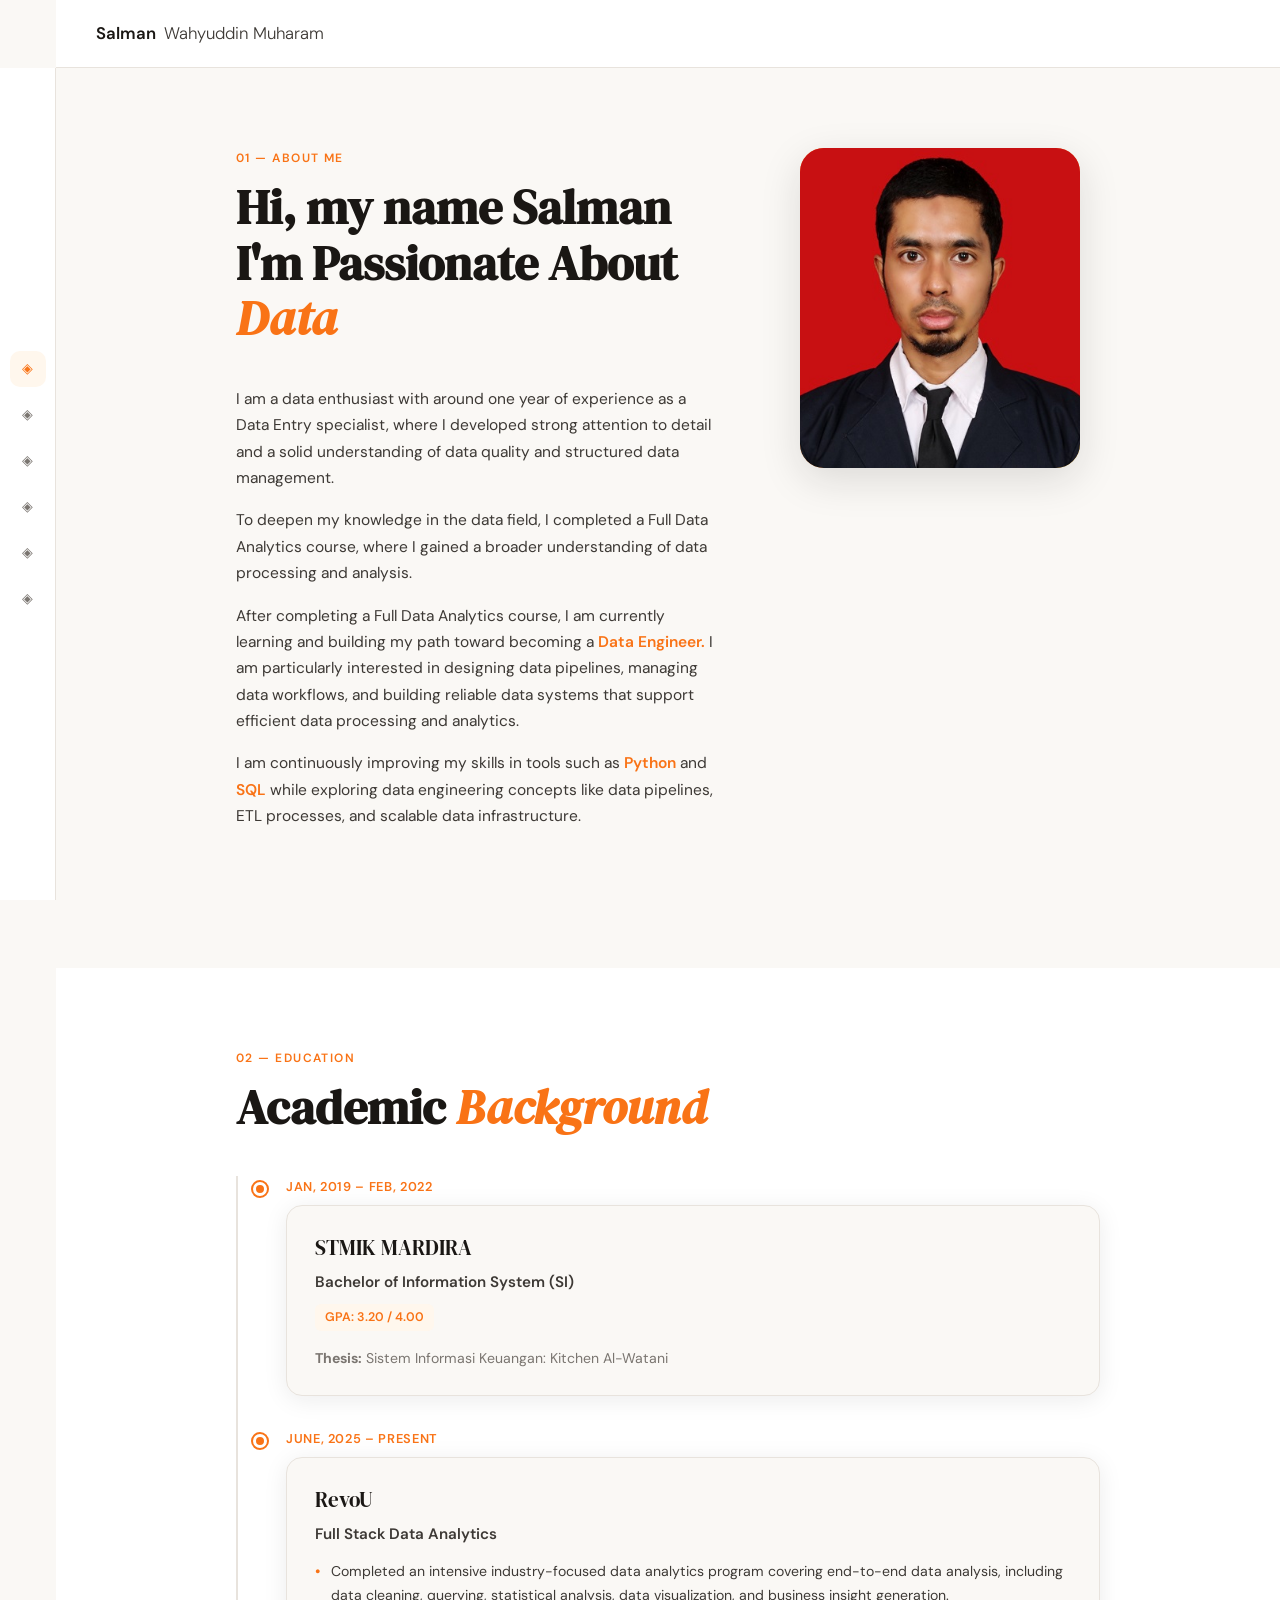
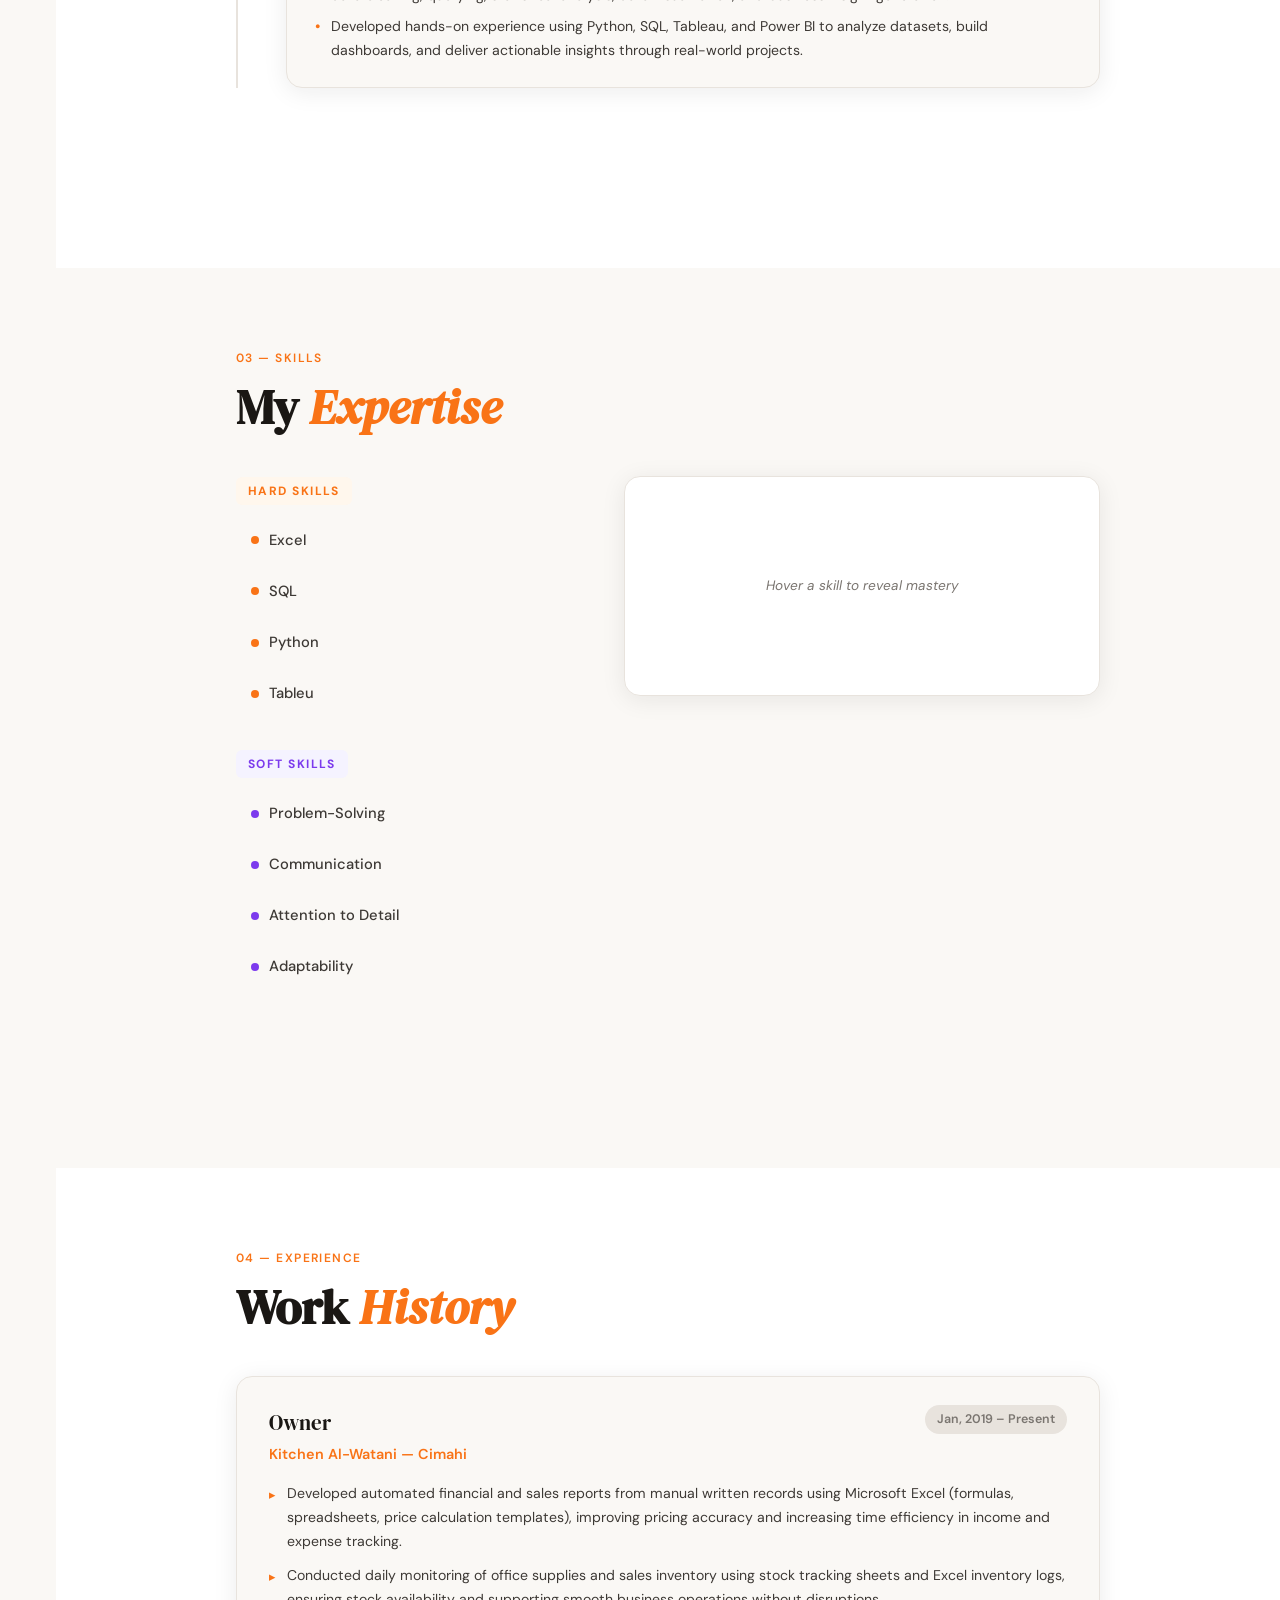
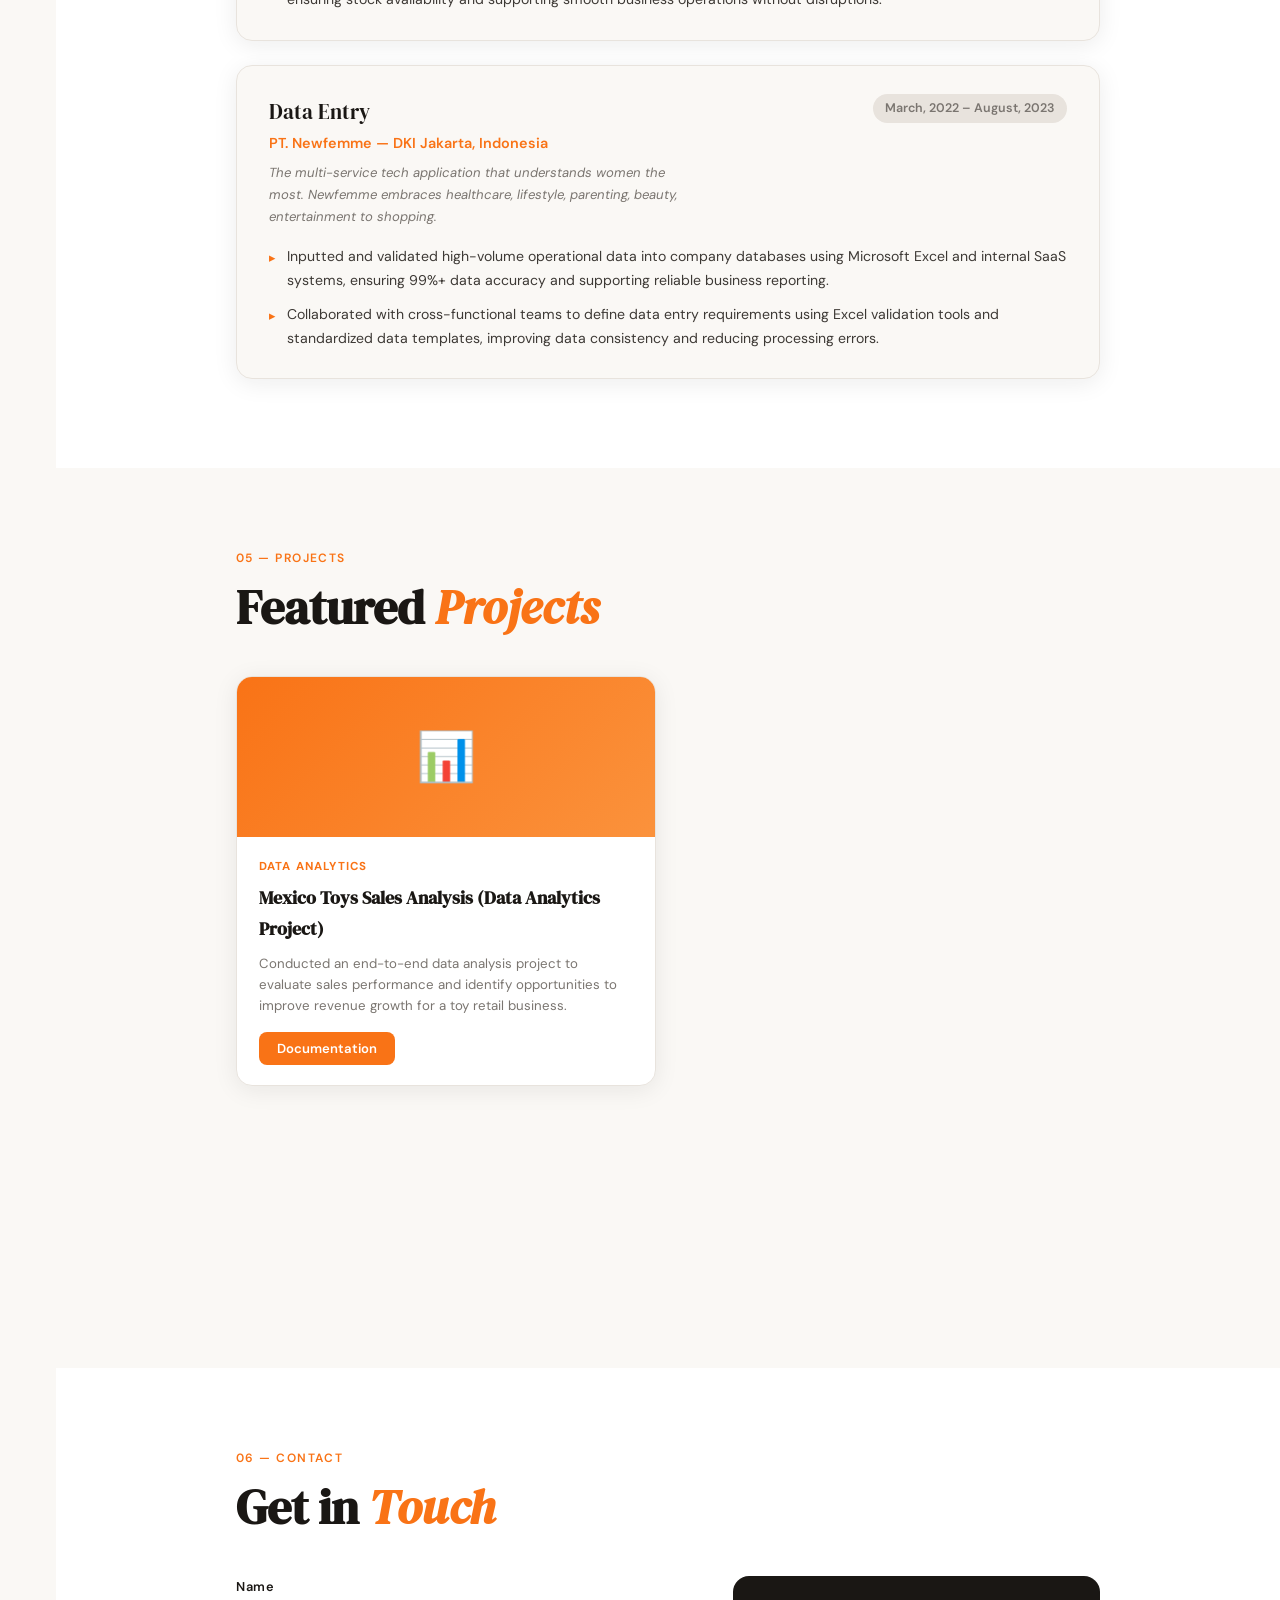
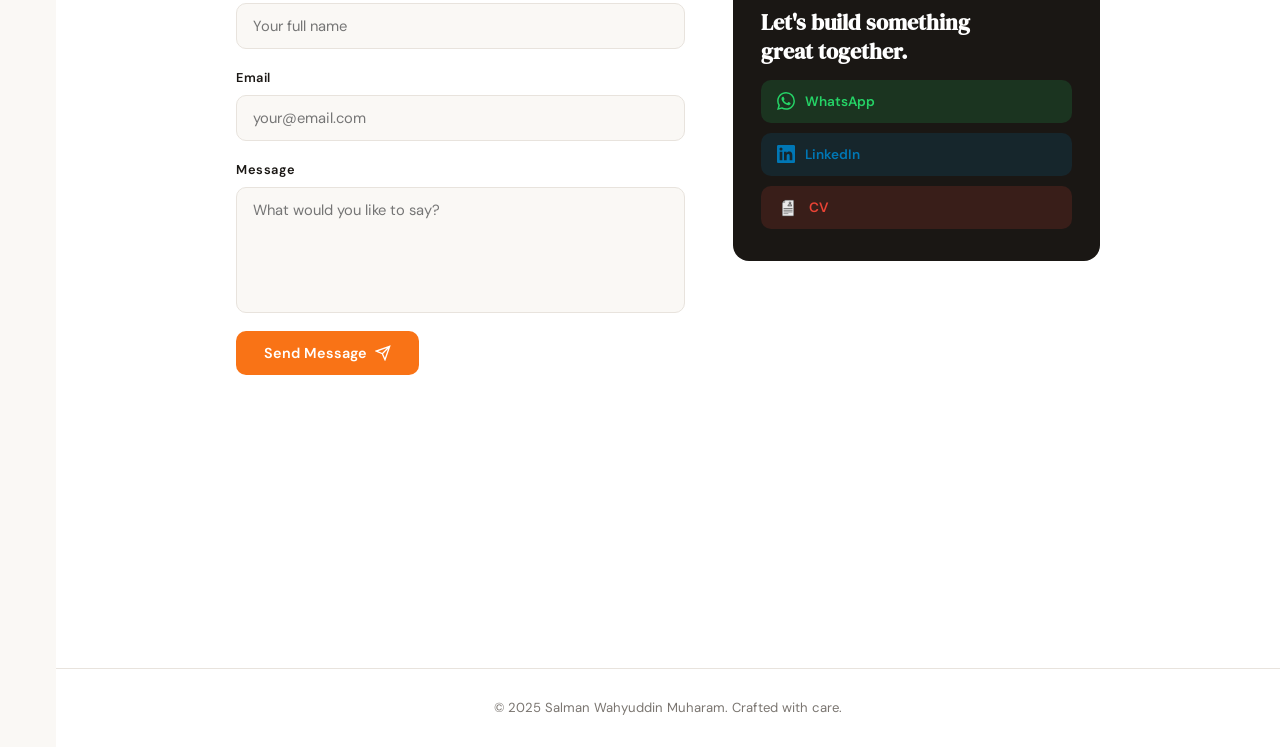
==== index.html @ 4505899c "Update index.html" ====
<!DOCTYPE html>
<html lang="en">
<head>
  <meta charset="UTF-8" />
  <meta name="viewport" content="width=device-width, initial-scale=1.0" />
  <title>Salman Wahyuddin Muharam – Data enthusiast </title>
  <link rel="stylesheet" href="style.css" />
  <link rel="preconnect" href="https://fonts.googleapis.com" />
  <link rel="preconnect" href="https://fonts.gstatic.com" crossorigin />
  <link href="https://fonts.googleapis.com/css2?family=DM+Serif+Display:ital@0;1&family=DM+Sans:ital,opsz,wght@0,9..40,300;0,9..40,400;0,9..40,500;0,9..40,600;1,9..40,300&display=swap" rel="stylesheet" />
</head>
<body>

  <!-- SIDEBAR NAV -->
  <nav class="sidebar-nav" id="sidebarNav">
    <a href="#about" class="nav-dot" data-label="About Me" title="About Me">
      <span class="dot-icon">◈</span>
    </a>
    <a href="#education" class="nav-dot" data-label="Education" title="Education">
      <span class="dot-icon">◈</span>
    </a>
    <a href="#skills" class="nav-dot" data-label="Skills" title="Skills">
      <span class="dot-icon">◈</span>
    </a>
    <a href="#experience" class="nav-dot" data-label="Experience" title="Experience">
      <span class="dot-icon">◈</span>
    </a>
    <a href="#projects" class="nav-dot" data-label="Projects" title="Projects">
      <span class="dot-icon">◈</span>
    </a>
    <a href="#contact" class="nav-dot" data-label="Contact" title="Contact">
      <span class="dot-icon">◈</span>
    </a>
  </nav>

  <!-- HEADER -->
  <header class="site-header">
    <div class="header-name">
      <span class="header-first">Salman</span>
      <span class="header-last">Wahyuddin Muharam</span>
    </div>
    
  </header>

  <!-- MAIN CONTENT -->
  <main>

    <!-- ABOUT ME -->
    <section id="about" class="section">
      <div class="section-inner about-grid">
        <div class="about-text">
          <div class="section-label">01 — About Me</div>
          <h2 class="section-title">Hi, my name Salman<br/>I'm Passionate About<br/><em>Data</em></h2>
          <p>I am a data enthusiast with around one year of experience as a Data Entry specialist, where I developed strong attention to detail and a solid understanding of data quality and structured data management.</p>
          <p>To deepen my knowledge in the data field, I completed a Full Data Analytics course, where I gained a broader understanding of data processing and analysis.</p>
          <p>After completing a Full Data Analytics course, I am currently learning and building my path toward becoming a <strong>Data Engineer.</strong> I am particularly interested in designing data pipelines, managing data workflows, and building reliable data systems that support efficient data processing and analytics.</p>
          <p>I am continuously improving my skills in tools such as <strong>Python</strong> and <strong>SQL</strong> while exploring data engineering concepts like data pipelines, ETL processes, and scalable data infrastructure.</p>
        </div>
        <div class="about-image">
          <div class="profile-frame">
            <div class="profile-placeholder">
              <div class="profile-initials">SW</div>
              <p class="profile-hint">Add your photo as <code>profile.jpg</code></p>
            </div>
            <img src="Assets/profile.jpg" alt="Salman Wahyuddin Muharam" class="profile-photo" onerror="this.style.display='none'" />
          </div>          
        </div>
      </div>
    </section>

    <!-- EDUCATION -->
    <section id="education" class="section section-alt">
      <div class="section-inner">
        <div class="section-label">02 — Education</div>
        <h2 class="section-title">Academic <em>Background</em></h2>
        <div class="timeline">

          <div class="timeline-item reveal">
            <div class="timeline-date">Jan, 2019 – Feb, 2022</div>
            <div class="timeline-card">
              <div class="timeline-school">STMIK MARDIRA</div>
              <div class="timeline-degree">Bachelor of Information System (SI)</div>
              <div class="timeline-gpa">GPA: 3.20 / 4.00</div>
              <p class="timeline-desc"><strong>Thesis:</strong> Sistem Informasi Keuangan: Kitchen Al-Watani</p>
            </div>
          </div>

          <div class="timeline-item reveal">
            <div class="timeline-date">June, 2025 – Present</div>
            <div class="timeline-card">
              <div class="timeline-school">RevoU</div>
              <div class="timeline-degree">Full Stack Data Analytics</div>
              <ul class="timeline-list">
                <li>Completed an intensive industry-focused data analytics program covering end-to-end data analysis, including data cleaning, querying, statistical analysis, data visualization, and business insight generation.</li>
                <li>Developed hands-on experience using Python, SQL, Tableau, and Power BI to analyze datasets, build dashboards, and deliver actionable insights through real-world projects.</li>
              </ul>
            </div>
          </div>

        </div>
      </div>
    </section>

    <!-- SKILLS -->
    <section id="skills" class="section">
      <div class="section-inner">
        <div class="section-label">03 — Skills</div>
        <h2 class="section-title">My <em>Expertise</em></h2>
        <div class="skills-grid">

          <div class="skills-list-col">
            <div class="skills-group">
              <h3 class="skills-group-title hard">Hard Skills</h3>
              <ul class="skill-names" id="hardSkillNames">
                <li class="skill-name-item hard-skill" data-skill="excel">
                  <span class="skill-dot hard-dot"></span>Excel
                </li>
                <li class="skill-name-item hard-skill" data-skill="sql">
                  <span class="skill-dot hard-dot"></span>SQL
                </li>
                <li class="skill-name-item hard-skill" data-skill="python">
                  <span class="skill-dot hard-dot"></span>Python
                </li>
                <li class="skill-name-item hard-skill" data-skill="powerbi">
                  <span class="skill-dot hard-dot"></span>Tableu
                </li>
              </ul>
            </div>
            <div class="skills-group">
              <h3 class="skills-group-title soft">Soft Skills</h3>
              <ul class="skill-names" id="softSkillNames">
                <li class="skill-name-item soft-skill" data-skill="problem">
                  <span class="skill-dot soft-dot"></span>Problem-Solving
                </li>
                <li class="skill-name-item soft-skill" data-skill="comm">
                  <span class="skill-dot soft-dot"></span>Communication
                </li>
                <li class="skill-name-item soft-skill" data-skill="detail">
                  <span class="skill-dot soft-dot"></span>Attention to Detail
                </li>
                <li class="skill-name-item soft-skill" data-skill="adapt">
                  <span class="skill-dot soft-dot"></span>Adaptability
                </li>
              </ul>
            </div>
          </div>

          <div class="skills-chart-col" id="skillsChartCol">
            <div class="chart-placeholder">
              <span>Hover a skill to reveal mastery</span>
            </div>
            <div class="chart-bars hidden" id="skillChart">
              <div class="chart-title" id="chartTitle"></div>
              <div class="bars-container" id="barsContainer"></div>
            </div>
          </div>

        </div>
      </div>
    </section>

    <!-- EXPERIENCE -->
    <section id="experience" class="section section-alt">
      <div class="section-inner">
        <div class="section-label">04 — Experience</div>
        <h2 class="section-title">Work <em>History</em></h2>
        <div class="exp-list">

          <div class="exp-card reveal">
            <div class="exp-header">
              <div>
                <div class="exp-role">Owner</div>
                <div class="exp-company">Kitchen Al-Watani — Cimahi</div>
              </div>
              <div class="exp-date">Jan, 2019 – Present</div>
            </div>
            <ul class="exp-bullets">
              <li> Developed automated financial and sales reports from manual written records using Microsoft Excel (formulas, spreadsheets, price calculation templates), improving pricing accuracy and increasing time efficiency in income and expense tracking.</li>
              <li> Conducted daily monitoring of office supplies and sales inventory using stock tracking sheets and Excel inventory logs, ensuring stock availability and supporting smooth business operations without disruptions.</li>
            </ul>
          </div>

          <div class="exp-card reveal">
            <div class="exp-header">
              <div>
                <div class="exp-role">Data Entry</div>
                <div class="exp-company">PT. Newfemme — DKI Jakarta, Indonesia</div>
                <p class="exp-desc">The multi-service tech application that understands women the most. Newfemme embraces healthcare, lifestyle, parenting, beauty, entertainment to shopping.</p>
              </div>
              <div class="exp-date">March, 2022 – August, 2023</div>
            </div>
            <ul class="exp-bullets">
              <li>Inputted and validated high-volume operational data into company databases using Microsoft Excel and internal SaaS systems, ensuring 99%+ data accuracy and supporting reliable business reporting.</li>
              <li>Collaborated with cross-functional teams to define data entry requirements using Excel validation tools and standardized data templates, improving data consistency and reducing processing errors.</li>
            </ul>
          </div>

        </div>
      </div>
    </section>

    <!-- PROJECTS -->
    <section id="projects" class="section">
      <div class="section-inner">
        <div class="section-label">05 — Projects</div>
        <h2 class="section-title">Featured <em>Projects</em></h2>
        <div class="projects-grid">

          <div class="project-card reveal" data-project="0">
            <div class="project-thumb">
              <div class="project-thumb-placeholder" style="background: linear-gradient(135deg,#f97316,#fb923c);">
                <span>📊</span>
              </div>
            </div>
            <div class="project-info">
              <div class="project-tag">Data Analytics</div>
              <h3 class="project-title">Mexico Toys Sales Analysis (Data Analytics Project)</h3>
              <p class="project-summary">Conducted an end-to-end data analysis project to evaluate sales performance and identify opportunities to improve revenue growth for a toy retail business.</p>
              <button class="btn-doc" onclick="openModal(0)">Documentation</button>
            </div>
          </div>          
        </div>
      </div>
    </section>
    
    <!-- CONTACT -->
<script src="https://cdn.jsdelivr.net/npm/@emailjs/browser@4/dist/email.min.js"></script>

<script>
(function(){
emailjs.init({
  publicKey: "pbRR1NMBVSKbH194j"
});
})();
</script>
    
    <section id="contact" class="section section-alt">
      <div class="section-inner">
        <div class="section-label">06 — Contact</div>
        <h2 class="section-title">Get in <em>Touch</em></h2>
        <div class="contact-wrap">
          <div class="contact-form-col">
            <form class="contact-form" id="contactForm">
              <div class="form-group">
                <label for="name">Name</label>
                <input type="text" id="name" name="name" placeholder="Your full name" required />
              </div>
              <div class="form-group">
                <label for="email">Email</label>
                <input type="email" id="email" name="email" placeholder="your@email.com" required />
              </div>
              <div class="form-group">
                <label for="message">Message</label>
                <textarea id="message" name="message" rows="5" placeholder="What would you like to say?" required></textarea>
              </div>
              <button type="submit" class="btn-send">
                <span>Send Message</span>
                <svg width="16" height="16" viewBox="0 0 24 24" fill="none" stroke="currentColor" stroke-width="2"><path d="M22 2L11 13M22 2L15 22 11 13 2 9l20-7z"/></svg>
              </button>
              <div class="form-success hidden" id="formSuccess">
                ✓ Message sent! I'll get back to you soon.
              </div>
            </form>
          </div>
          <div class="contact-info-col">
            <div class="contact-info-card">
              <h3>Let's build something<br />great together.</h3>              
              <div class="contact-socials">
                <a href="https://wa.me/081322211242" target="_blank" class="social-pill whatsapp-pill">
                  <svg viewBox="0 0 24 24" fill="currentColor"><path d="M17.472 14.382c-.297-.149-1.758-.867-2.03-.967-.273-.099-.471-.148-.67.15-.197.297-.767.966-.94 1.164-.173.199-.347.223-.644.075-.297-.15-1.255-.463-2.39-1.475-.883-.788-1.48-1.761-1.653-2.059-.173-.297-.018-.458.13-.606.134-.133.298-.347.446-.52.149-.174.198-.298.298-.497.099-.198.05-.371-.025-.52-.075-.149-.669-1.612-.916-2.207-.242-.579-.487-.5-.669-.51-.173-.008-.371-.01-.57-.01-.198 0-.52.074-.792.372-.272.297-1.04 1.016-1.04 2.479 0 1.462 1.065 2.875 1.213 3.074.149.198 2.096 3.2 5.077 4.487.709.306 1.262.489 1.694.625.712.227 1.36.195 1.871.118.571-.085 1.758-.719 2.006-1.413.248-.694.248-1.289.173-1.413-.074-.124-.272-.198-.57-.347m-5.421 7.403h-.004a9.87 9.87 0 01-5.031-1.378l-.361-.214-3.741.982.998-3.648-.235-.374a9.86 9.86 0 01-1.51-5.26c.001-5.45 4.436-9.884 9.888-9.884 2.64 0 5.122 1.03 6.988 2.898a9.825 9.825 0 012.893 6.994c-.003 5.45-4.437 9.884-9.885 9.884m8.413-18.297A11.815 11.815 0 0012.05 0C5.495 0 .16 5.335.157 11.892c0 2.096.547 4.142 1.588 5.945L.057 24l6.305-1.654a11.882 11.882 0 005.683 1.448h.005c6.554 0 11.89-5.335 11.893-11.893a11.821 11.821 0 00-3.48-8.413z"/></svg>
                  WhatsApp
                </a>
                <a href="https://linkedin.com/in/salman-wahyuddin-muharam-a12112388" target="_blank" class="social-pill linkedin-pill">
                  <svg viewBox="0 0 24 24" fill="currentColor"><path d="M20.447 20.452h-3.554v-5.569c0-1.328-.027-3.037-1.852-3.037-1.853 0-2.136 1.445-2.136 2.939v5.667H9.351V9h3.414v1.561h.046c.477-.9 1.637-1.85 3.37-1.85 3.601 0 4.267 2.37 4.267 5.455v6.286zM5.337 7.433a2.062 2.062 0 01-2.063-2.065 2.064 2.064 0 112.063 2.065zm1.782 13.019H3.555V9h3.564v11.452zM22.225 0H1.771C.792 0 0 .774 0 1.729v20.542C0 23.227.792 24 1.771 24h20.451C23.2 24 24 23.227 24 22.271V1.729C24 .774 23.2 0 22.222 0h.003z"/></svg>
                  LinkedIn
                </a>  
               <a href="Assets/CV ATS Salman Wahyuddin Muharam.pdf" download class="social-pill cv-pill">
                  <img src="Assets/cv-icon.png" alt="CV" class="social-icon">
                  CV
                </a>                   
              </div>
            </div>
          </div>
        </div>
      </div>
    </section>

  </main>

  <footer class="site-footer">
    <p>© 2025 Salman Wahyuddin Muharam. Crafted with care.</p>
  </footer>

  <!-- PROJECT MODAL -->
  <div class="modal-overlay" id="modalOverlay" onclick="closeModal()">
    <div class="modal-box" onclick="event.stopPropagation()">
      <button class="modal-close" onclick="closeModal()">✕</button>
      <div class="modal-img-wrap">
        <div class="modal-img-placeholder" id="modalImgPlaceholder"></div>
        <img id="modalImg" src="" alt="" onerror="this.style.display='none'" />
      </div>
      <div class="modal-content">
        <div class="modal-tag" id="modalTag"></div>
        <h3 class="modal-title" id="modalTitle"></h3>
        <p class="modal-summary" id="modalSummary"></p>
        <div class="modal-actions">
          <a href="#" class="btn-modal pdf" id="modalPdf" target="_blank">📄 PDF</a>
          <a href="#" class="btn-modal code" id="modalCode" target="_blank">💻 Code</a>
          <a href="#" class="btn-modal dashboard" id="modalDashboard" target="_blank">📊 Dashboard</a>
        </div>
      </div>
    </div>
  </div>
  
  <script src="script.js"></script>
</body>
</html>
---- style.css ----
/* ========================================
   VARIABLES & RESET
======================================== */
:root {
  --cream: #faf8f5;
  --white: #ffffff;
  --ink: #1a1714;
  --ink-mid: #3d3935;
  --ink-light: #7a7570;
  --border: #e8e3dd;
  --orange: #f97316;
  --orange-light: #fb923c;
  --orange-pale: #fff7ed;
  --purple: #7c3aed;
  --purple-light: #a78bfa;
  --purple-pale: #f5f3ff;
  --blue: #0ea5e9;
  --green: #22c55e;
  --whatsapp: #25d366;
  --linkedin: #0077b5;
  --gmail: #ea4335;
  --cv: #ea4335;
  --sidebar-w: 56px;
  --header-h: 68px;
  --radius: 16px;
  --shadow: 0 4px 24px rgba(26,23,20,0.08);
  --shadow-lg: 0 12px 40px rgba(26,23,20,0.13);
  --font-display: 'DM Serif Display', Georgia, serif;
  --font-body: 'DM Sans', system-ui, sans-serif;
}

*, *::before, *::after {
  box-sizing: border-box;
  margin: 0;
  padding: 0;
}

html {
  scroll-behavior: smooth;
  font-size: 16px;
}

body {
  font-family: var(--font-body);
  background: var(--cream);
  color: var(--ink);
  line-height: 1.7;
  padding-left: var(--sidebar-w);
  padding-top: var(--header-h);
  overflow-x: hidden;
}

/* ========================================
   SIDEBAR NAV
======================================== */
.sidebar-nav {
  position: fixed;
  left: 0;
  top: var(--header-h);
  bottom: 0;
  width: var(--sidebar-w);
  display: flex;
  flex-direction: column;
  align-items: center;
  justify-content: center;
  gap: 10px;
  background: var(--white);
  border-right: 1px solid var(--border);
  z-index: 100;
  padding: 16px 0;
}

.nav-dot {
  position: relative;
  width: 36px;
  height: 36px;
  display: flex;
  align-items: center;
  justify-content: center;
  border-radius: 10px;
  color: var(--ink-light);
  text-decoration: none;
  transition: background 0.2s, color 0.2s;
  font-size: 14px;
}

.nav-dot:hover,
.nav-dot.active {
  background: var(--orange-pale);
  color: var(--orange);
}

.nav-dot::after {
  content: attr(data-label);
  position: absolute;
  left: calc(100% + 10px);
  background: var(--ink);
  color: #fff;
  font-size: 11px;
  font-family: var(--font-body);
  font-weight: 500;
  padding: 4px 10px;
  border-radius: 6px;
  white-space: nowrap;
  opacity: 0;
  pointer-events: none;
  transform: translateX(-4px);
  transition: opacity 0.2s, transform 0.2s;
}

.nav-dot:hover::after {
  opacity: 1;
  transform: translateX(0);
}

/* ========================================
   HEADER
======================================== */
.site-header {
  position: fixed;
  top: 0;
  left: var(--sidebar-w);
  right: 0;
  height: var(--header-h);
  background: var(--white);
  border-bottom: 1px solid var(--border);
  display: flex;
  align-items: center;
  justify-content: space-between;
  padding: 0 40px;
  z-index: 99;
  backdrop-filter: blur(8px);
}

.header-name {
  display: flex;
  align-items: baseline;
  gap: 8px;
  font-family: var(--font-body);
}

.header-first {
  font-weight: 600;
  font-size: 1.05rem;
  color: var(--ink);
}

.header-last {
  font-weight: 300;
  font-size: 1.05rem;
  color: var(--ink-mid);
}

.header-contacts {
  display: flex;
  align-items: center;
  gap: 12px;
}

.contact-link {
  width: 36px;
  height: 36px;
  border-radius: 10px;
  display: flex;
  align-items: center;
  justify-content: center;
  color: var(--ink-light);
  background: var(--cream);
  transition: background 0.2s, color 0.2s, transform 0.2s;
  border: 1px solid var(--border);
}

.contact-link svg {
  width: 18px;
  height: 18px;
}

.contact-link:hover {
  transform: translateY(-2px);
}

.contact-link.whatsapp:hover { background: #25d36615; color: var(--whatsapp); border-color: var(--whatsapp); }
.contact-link.linkedin:hover { background: #0077b515; color: var(--linkedin); border-color: var(--linkedin); }
.contact-link.cv:hover    { background: #ea433515; color: var(--cv);    border-color: var(--cv); }

/* ========================================
   SECTIONS
======================================== */
.section {
  min-height: 100vh;
  display: flex;
  align-items: flex-start;
  padding: 80px 0;
}

.section-alt {
  background: var(--white);
}

.section-inner {
  width: 100%;
  max-width: 960px;
  margin: 0 auto;
  padding: 0 48px;
}

.section-label {
  font-size: 0.75rem;
  font-weight: 600;
  letter-spacing: 0.12em;
  text-transform: uppercase;
  color: var(--orange);
  margin-bottom: 12px;
}

.section-title {
  font-family: var(--font-display);
  font-size: clamp(2rem, 4vw, 3rem);
  line-height: 1.15;
  color: var(--ink);
  margin-bottom: 40px;
}

.section-title em {
  font-style: italic;
  color: var(--orange);
}

/* ========================================
   ABOUT ME
======================================== */
.about-grid {
  display: grid;
  grid-template-columns: 1fr 320px;
  gap: 64px;
  align-items: start;
}

.about-text p {
  color: var(--ink-mid);
  margin-bottom: 16px;
  font-size: 0.97rem;
}

.about-text p strong {
  color: var(--orange);
  font-weight: 600;
}

.about-image {
  position: relative;
  display: flex;
  flex-direction: column;
  align-items: center;
}

.profile-frame {
  width: 280px;
  height: 320px;
  border-radius: 24px;
  overflow: hidden;
  background: linear-gradient(135deg, #f97316, #fb923c, #fbbf24);
  position: relative;
  box-shadow: var(--shadow-lg);
}

.profile-placeholder {
  width: 100%;
  height: 100%;
  display: flex;
  flex-direction: column;
  align-items: center;
  justify-content: center;
  gap: 12px;
}

.profile-initials {
  font-family: var(--font-display);
  font-size: 4rem;
  color: white;
  line-height: 1;
}

.profile-hint {
  font-size: 0.75rem;
  color: rgba(255,255,255,0.7);
  text-align: center;
  padding: 0 20px;
}

.profile-hint code {
  background: rgba(255,255,255,0.2);
  padding: 1px 6px;
  border-radius: 4px;
  font-size: 0.7rem;
}

.profile-photo {
  position: absolute;
  inset: 0;
  width: 100%;
  height: 100%;
  object-fit: cover;
}

/* ========================================
   EDUCATION TIMELINE
======================================== */
.timeline {
  display: flex;
  flex-direction: column;
  gap: 32px;
  padding-left: 24px;
  border-left: 2px solid var(--border);
}

.timeline-item {
  position: relative;
  padding-left: 24px;
}

.timeline-item::before {
  content: '';
  position: absolute;
  left: -9px;
  top: 6px;
  width: 14px;
  height: 14px;
  border-radius: 50%;
  background: var(--orange);
  border: 3px solid var(--white);
  box-shadow: 0 0 0 2px var(--orange);
}

.timeline-date {
  font-size: 0.8rem;
  font-weight: 600;
  color: var(--orange);
  letter-spacing: 0.05em;
  margin-bottom: 8px;
  text-transform: uppercase;
}

.timeline-card {
  background: var(--cream);
  border: 1px solid var(--border);
  border-radius: var(--radius);
  padding: 24px 28px;
  box-shadow: var(--shadow);
}

.timeline-school {
  font-family: var(--font-display);
  font-size: 1.3rem;
  color: var(--ink);
  margin-bottom: 4px;
}

.timeline-degree {
  font-weight: 600;
  color: var(--ink-mid);
  font-size: 0.95rem;
}

.timeline-gpa {
  display: inline-block;
  background: var(--orange-pale);
  color: var(--orange);
  font-size: 0.78rem;
  font-weight: 600;
  padding: 3px 10px;
  border-radius: 6px;
  margin: 8px 0;
}

.timeline-desc {
  font-size: 0.88rem;
  color: var(--ink-light);
  margin-top: 8px;
}

.timeline-list {
  list-style: none;
  padding: 0;
  margin-top: 12px;
  display: flex;
  flex-direction: column;
  gap: 8px;
}

.timeline-list li {
  font-size: 0.88rem;
  color: var(--ink-mid);
  padding-left: 16px;
  position: relative;
}

.timeline-list li::before {
  content: '•';
  position: absolute;
  left: 0;
  color: var(--orange);
  font-weight: 700;
}

/* ========================================
   SKILLS
======================================== */
.skills-grid {
  display: grid;
  grid-template-columns: 1fr 1.4fr;
  gap: 48px;
  align-items: start;
}

.skills-group {
  margin-bottom: 32px;
}

.skills-group-title {
  font-size: 0.75rem;
  font-weight: 700;
  letter-spacing: 0.12em;
  text-transform: uppercase;
  margin-bottom: 12px;
  padding: 4px 12px;
  border-radius: 6px;
  display: inline-block;
}

.skills-group-title.hard {
  color: var(--orange);
  background: var(--orange-pale);
}

.skills-group-title.soft {
  color: var(--purple);
  background: var(--purple-pale);
}

.skill-names {
  list-style: none;
  display: flex;
  flex-direction: column;
  gap: 4px;
}

.skill-name-item {
  display: flex;
  align-items: center;
  gap: 10px;
  padding: 10px 14px;
  border-radius: 10px;
  font-size: 0.92rem;
  font-weight: 500;
  cursor: pointer;
  transition: background 0.2s, transform 0.15s;
  color: var(--ink-mid);
  border: 1px solid transparent;
}

.skill-name-item:hover {
  transform: translateX(4px);
}

.hard-skill:hover {
  background: var(--orange-pale);
  color: var(--orange);
  border-color: #fed7aa;
}

.soft-skill:hover {
  background: var(--purple-pale);
  color: var(--purple);
  border-color: #ddd6fe;
}

.skill-dot {
  width: 8px;
  height: 8px;
  border-radius: 50%;
  flex-shrink: 0;
}

.hard-dot { background: var(--orange); }
.soft-dot { background: var(--purple); }

/* Chart area */
.skills-chart-col {
  position: sticky;
  top: calc(var(--header-h) + 24px);
  background: var(--white);
  border: 1px solid var(--border);
  border-radius: var(--radius);
  padding: 28px 24px;
  box-shadow: var(--shadow);
  min-height: 220px;
  display: flex;
  align-items: center;
  justify-content: center;
}

.chart-placeholder {
  text-align: center;
  color: var(--ink-light);
  font-size: 0.85rem;
  font-style: italic;
}

.chart-bars {
  width: 100%;
}

.chart-bars.hidden {
  display: none;
}

.chart-title {
  font-size: 0.75rem;
  font-weight: 700;
  letter-spacing: 0.12em;
  text-transform: uppercase;
  margin-bottom: 16px;
}

.chart-title.hard-title { color: var(--orange); }
.chart-title.soft-title { color: var(--purple); }

.bar-row {
  display: flex;
  align-items: center;
  gap: 10px;
  margin-bottom: 10px;
}

.bar-label {
  font-size: 0.8rem;
  font-weight: 500;
  width: 120px;
  flex-shrink: 0;
  color: var(--ink-mid);
}

.bar-track {
  flex: 1;
  background: var(--border);
  border-radius: 50px;
  height: 10px;
  overflow: hidden;
}

.bar-fill {
  height: 100%;
  border-radius: 50px;
  width: 0%;
  transition: width 0.7s cubic-bezier(0.22,1,0.36,1);
}

.bar-fill.hard-bar {
  background: linear-gradient(90deg, var(--orange), var(--orange-light));
}

.bar-fill.soft-bar {
  background: linear-gradient(90deg, var(--purple), var(--purple-light));
}

.bar-pct {
  font-size: 0.78rem;
  font-weight: 700;
  width: 38px;
  text-align: right;
  flex-shrink: 0;
}

.bar-pct.hard-pct { color: var(--orange); }
.bar-pct.soft-pct { color: var(--purple); }

/* ========================================
   EXPERIENCE
======================================== */
.exp-list {
  display: flex;
  flex-direction: column;
  gap: 24px;
}

.exp-card {
  background: var(--cream);
  border: 1px solid var(--border);
  border-radius: var(--radius);
  padding: 28px 32px;
  box-shadow: var(--shadow);
  transition: box-shadow 0.2s, transform 0.2s;
}

.exp-card:hover {
  box-shadow: var(--shadow-lg);
  transform: translateY(-2px);
}

.exp-header {
  display: flex;
  justify-content: space-between;
  align-items: flex-start;
  gap: 16px;
  margin-bottom: 16px;
  flex-wrap: wrap;
}

.exp-role {
  font-family: var(--font-display);
  font-size: 1.3rem;
  color: var(--ink);
}

.exp-company {
  font-weight: 600;
  color: var(--orange);
  font-size: 0.9rem;
  margin-top: 2px;
}

.exp-desc {
  font-size: 0.82rem;
  color: var(--ink-light);
  margin-top: 6px;
  max-width: 420px;
  font-style: italic;
}

.exp-date {
  font-size: 0.78rem;
  font-weight: 600;
  color: var(--ink-light);
  background: var(--border);
  padding: 4px 12px;
  border-radius: 50px;
  white-space: nowrap;
  flex-shrink: 0;
}

.exp-bullets {
  list-style: none;
  display: flex;
  flex-direction: column;
  gap: 10px;
}

.exp-bullets li {
  font-size: 0.88rem;
  color: var(--ink-mid);
  padding-left: 18px;
  position: relative;
}

.exp-bullets li::before {
  content: '▸';
  position: absolute;
  left: 0;
  color: var(--orange);
  font-size: 0.8rem;
  top: 2px;
}

/* ========================================
   PROJECTS
======================================== */
.projects-grid {
  display: grid;
  grid-template-columns: repeat(auto-fill, minmax(280px, 1fr));
  gap: 24px;
}

.project-card {
  background: var(--white);
  border: 1px solid var(--border);
  border-radius: var(--radius);
  overflow: hidden;
  box-shadow: var(--shadow);
  cursor: pointer;
  transition: box-shadow 0.25s, transform 0.25s;
}

.project-card:hover {
  box-shadow: var(--shadow-lg);
  transform: translateY(-4px);
}

.project-thumb {
  height: 160px;
  overflow: hidden;
}

.project-thumb-placeholder {
  width: 100%;
  height: 100%;
  display: flex;
  align-items: center;
  justify-content: center;
  font-size: 3rem;
}

.project-thumb img {
  width: 100%;
  height: 100%;
  object-fit: cover;
}

.project-info {
  padding: 20px 22px;
}

.project-tag {
  font-size: 0.72rem;
  font-weight: 700;
  letter-spacing: 0.1em;
  text-transform: uppercase;
  color: var(--orange);
  margin-bottom: 6px;
}

.project-title {
  font-family: var(--font-display);
  font-size: 1.15rem;
  color: var(--ink);
  margin-bottom: 8px;
}

.project-summary {
  font-size: 0.83rem;
  color: var(--ink-light);
  line-height: 1.6;
  margin-bottom: 16px;
}

.btn-doc {
  display: inline-flex;
  align-items: center;
  gap: 6px;
  padding: 8px 18px;
  background: var(--orange);
  color: white;
  border: none;
  border-radius: 8px;
  font-family: var(--font-body);
  font-size: 0.82rem;
  font-weight: 600;
  cursor: pointer;
  transition: background 0.2s, transform 0.15s;
}

.btn-doc:hover {
  background: #ea6800;
  transform: translateY(-1px);
}

/* ========================================
   PROJECT MODAL
======================================== */
.modal-overlay {
  position: fixed;
  inset: 0;
  background: rgba(26,23,20,0.55);
  backdrop-filter: blur(6px);
  z-index: 1000;
  display: flex;
  align-items: center;
  justify-content: center;
  padding: 24px;
  opacity: 0;
  pointer-events: none;
  transition: opacity 0.3s;
}

.modal-overlay.open {
  opacity: 1;
  pointer-events: all;
}

.modal-box {
  background: var(--white);
  border-radius: 20px;
  width: 100%;
  max-width: 540px;
  box-shadow: 0 24px 80px rgba(26,23,20,0.25);
  overflow: hidden;
  transform: translateY(20px) scale(0.97);
  transition: transform 0.35s cubic-bezier(0.22,1,0.36,1);
  position: relative;
}

.modal-overlay.open .modal-box {
  transform: translateY(0) scale(1);
}

.modal-close {
  position: absolute;
  top: 12px;
  right: 12px;
  background: rgba(255,255,255,0.9);
  border: 1px solid var(--border);
  border-radius: 50%;
  width: 32px;
  height: 32px;
  cursor: pointer;
  font-size: 12px;
  color: var(--ink);
  z-index: 2;
  transition: background 0.2s;
}

.modal-close:hover { background: #f0ede9; }

.modal-img-wrap {
  height: 200px;
  position: relative;
  overflow: hidden;
}

.modal-img-placeholder {
  width: 100%;
  height: 100%;
  display: flex;
  align-items: center;
  justify-content: center;
  font-size: 4rem;
}

.modal-img-wrap img {
  position: absolute;
  inset: 0;
  width: 100%;
  height: 100%;
  object-fit: cover;
}

.modal-content {
  padding: 24px 28px 28px;
}

.modal-tag {
  font-size: 0.72rem;
  font-weight: 700;
  letter-spacing: 0.1em;
  text-transform: uppercase;
  color: var(--orange);
  margin-bottom: 6px;
}

.modal-title {
  font-family: var(--font-display);
  font-size: 1.4rem;
  margin-bottom: 10px;
}

.modal-summary {
  font-size: 0.87rem;
  color: var(--ink-mid);
  line-height: 1.7;
  margin-bottom: 20px;
}

.modal-actions {
  display: flex;
  gap: 10px;
  flex-wrap: wrap;
}

.btn-modal {
  display: inline-flex;
  align-items: center;
  gap: 5px;
  padding: 8px 16px;
  border-radius: 8px;
  font-size: 0.82rem;
  font-weight: 600;
  text-decoration: none;
  transition: opacity 0.2s, transform 0.15s;
  font-family: var(--font-body);
}

.btn-modal:hover { opacity: 0.85; transform: translateY(-1px); }

.btn-modal.pdf        { background: #fee2e2; color: #dc2626; }
.btn-modal.code       { background: #dbeafe; color: #1d4ed8; }
.btn-modal.dashboard  { background: var(--orange-pale); color: var(--orange); }

/* ========================================
   CONTACT
======================================== */
.social-icon{
  width:22px;
  height:22px;
}

.contact-wrap {
  display: grid;
  grid-template-columns: 1.1fr 0.9fr;
  gap: 48px;
  align-items: start;
}

.contact-form {
  display: flex;
  flex-direction: column;
  gap: 18px;
}

.form-group {
  display: flex;
  flex-direction: column;
  gap: 6px;
}

.form-group label {
  font-size: 0.8rem;
  font-weight: 600;
  color: var(--ink);
  letter-spacing: 0.04em;
}

.form-group input,
.form-group textarea {
  font-family: var(--font-body);
  font-size: 0.92rem;
  padding: 12px 16px;
  border: 1.5px solid var(--border);
  border-radius: 10px;
  background: var(--cream);
  color: var(--ink);
  transition: border-color 0.2s, box-shadow 0.2s;
  resize: none;
  outline: none;
}

.form-group input:focus,
.form-group textarea:focus {
  border-color: var(--orange);
  box-shadow: 0 0 0 3px rgba(249,115,22,0.12);
}

.btn-send {
  display: inline-flex;
  align-items: center;
  justify-content: center;
  gap: 8px;
  padding: 13px 28px;
  background: var(--orange);
  color: white;
  border: none;
  border-radius: 10px;
  font-family: var(--font-body);
  font-size: 0.9rem;
  font-weight: 600;
  cursor: pointer;
  transition: background 0.2s, transform 0.15s;
  align-self: flex-start;
}

.btn-send:hover {
  background: #ea6800;
  transform: translateY(-2px);
}

.form-success {
  font-size: 0.88rem;
  color: var(--green);
  font-weight: 600;
  padding: 10px 14px;
  background: #dcfce7;
  border-radius: 8px;
}

.form-success.hidden { display: none; }

.contact-info-card {
  background: var(--ink);
  color: white;
  border-radius: var(--radius);
  padding: 32px 28px;
}

.contact-info-card h3 {
  font-family: var(--font-display);
  font-size: 1.4rem;
  line-height: 1.3;
  margin-bottom: 14px;
}

.contact-info-card p {
  font-size: 0.87rem;
  color: rgba(255,255,255,0.65);
  line-height: 1.7;
  margin-bottom: 24px;
}

.contact-socials {
  display: flex;
  flex-direction: column;
  gap: 10px;
}

.social-pill {
  display: flex;
  align-items: center;
  gap: 10px;
  padding: 10px 16px;
  border-radius: 10px;
  font-size: 0.85rem;
  font-weight: 600;
  text-decoration: none;
  transition: opacity 0.2s, transform 0.15s;
}

.social-pill svg { width: 18px; height: 18px; }
.social-pill:hover { opacity: 0.9; transform: translateX(4px); }

.whatsapp-pill { background: rgba(37,211,102,0.15); color: var(--whatsapp); }
.linkedin-pill { background: rgba(0,119,181,0.15); color: var(--linkedin); }
.cv-pill    { background: rgba(234,67,53,0.15);  color: var(--cv); }

/* ========================================
   FOOTER
======================================== */
.site-footer {
  text-align: center;
  padding: 28px 24px;
  font-size: 0.82rem;
  color: var(--ink-light);
  border-top: 1px solid var(--border);
  background: var(--white);
}

/* ========================================
   REVEAL ANIMATION
======================================== */
.reveal {
  opacity: 0;
  transform: translateY(20px);
  transition: opacity 0.6s ease, transform 0.6s ease;
}

.reveal.visible {
  opacity: 1;
  transform: translateY(0);
}

/* ========================================
   RESPONSIVE
======================================== */
@media (max-width: 860px) {
  :root { --sidebar-w: 0px; }

  body { padding-left: 0; }

  .sidebar-nav {
    width: 100%;
    height: 52px;
    top: auto;
    bottom: 0;
    left: 0;
    right: 0;
    flex-direction: row;
    justify-content: space-around;
    border-right: none;
    border-top: 1px solid var(--border);
    padding: 0 8px;
  }

  .nav-dot::after { display: none; }

  body { padding-bottom: 52px; }

  .site-header { left: 0; padding: 0 20px; }

  .section-inner { padding: 0 24px; }

  .about-grid {
    grid-template-columns: 1fr;
  }

  .about-image {
    order: -1;
    align-items: flex-start;
  }

  .profile-frame { width: 180px; height: 200px; }

  .skills-grid { grid-template-columns: 1fr; }

  .skills-chart-col { position: static; }

  .contact-wrap { grid-template-columns: 1fr; }

  .exp-header { flex-direction: column; }
}

@media (max-width: 480px) {
  .section { padding: 56px 0; }

  .header-first, .header-last { font-size: 0.88rem; }

  .projects-grid { grid-template-columns: 1fr; }

  .modal-actions { gap: 8px; }

  .btn-modal { font-size: 0.78rem; padding: 7px 12px; }
}
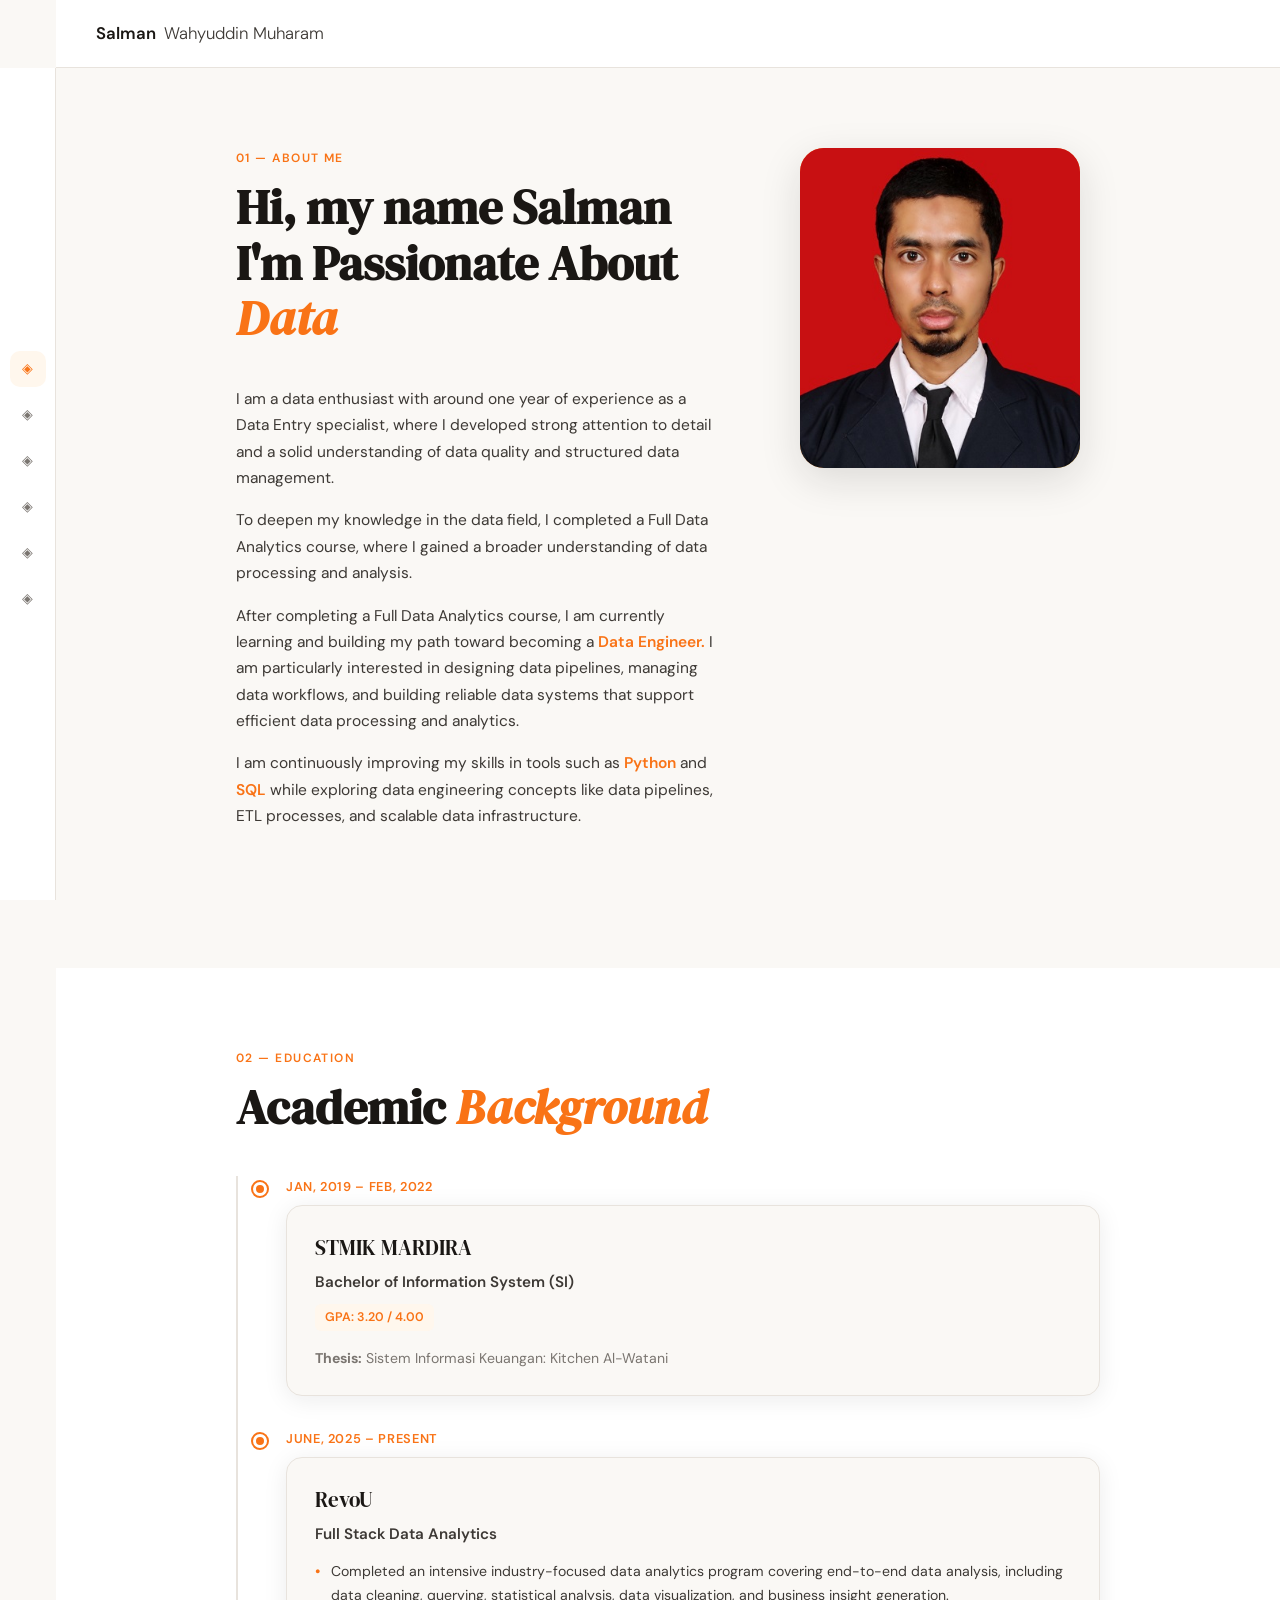
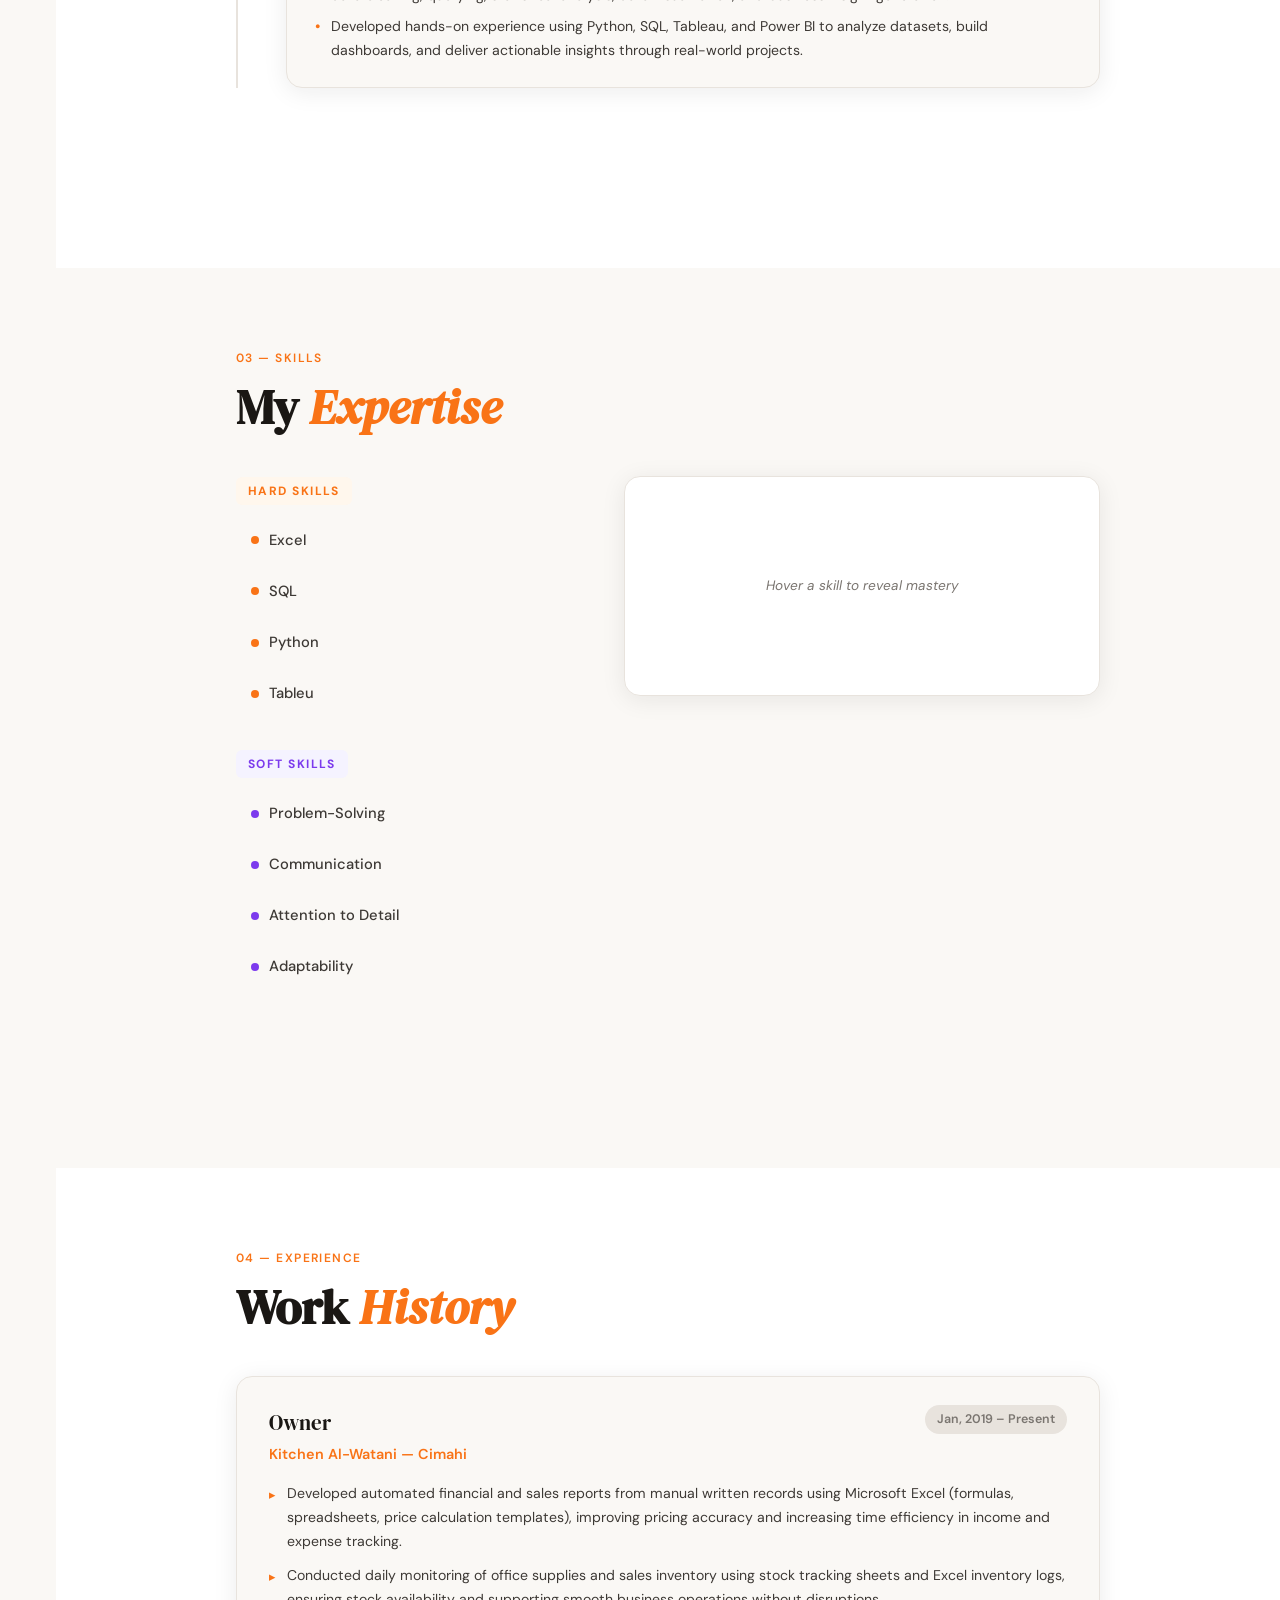
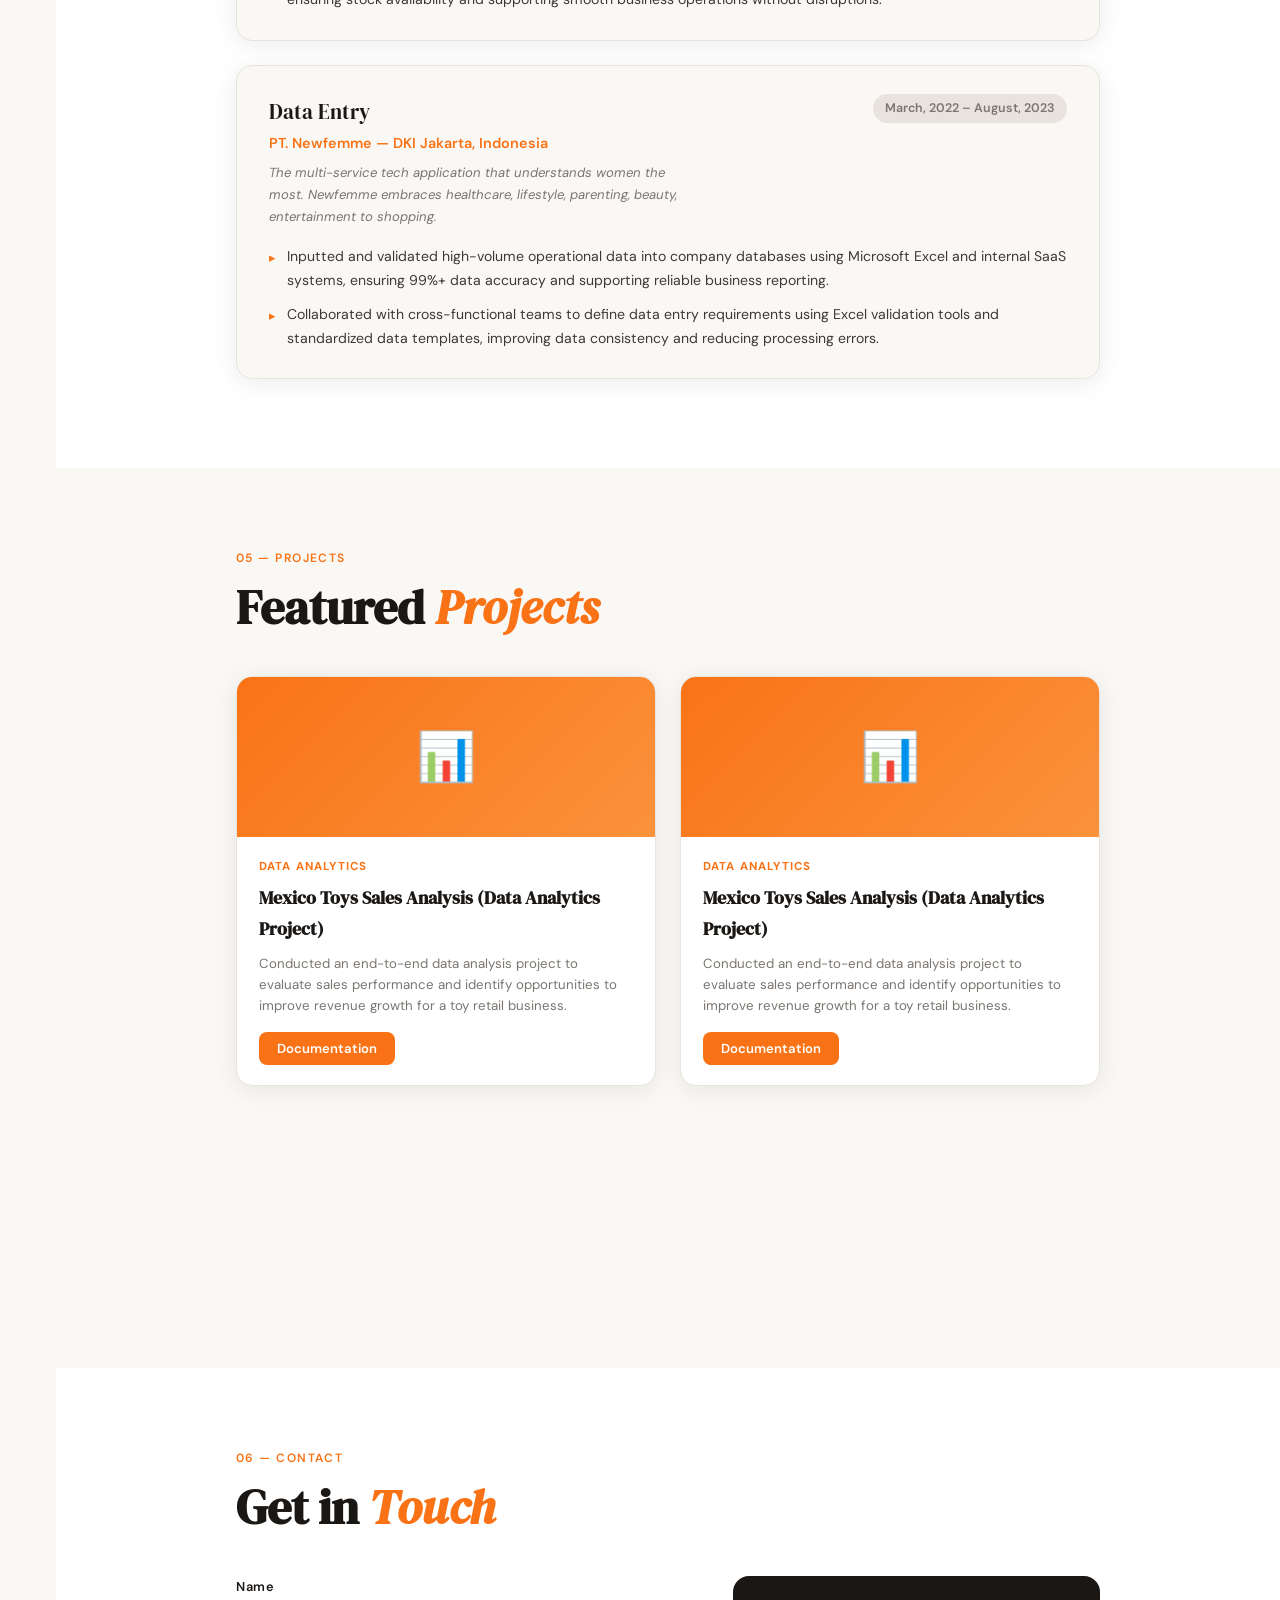
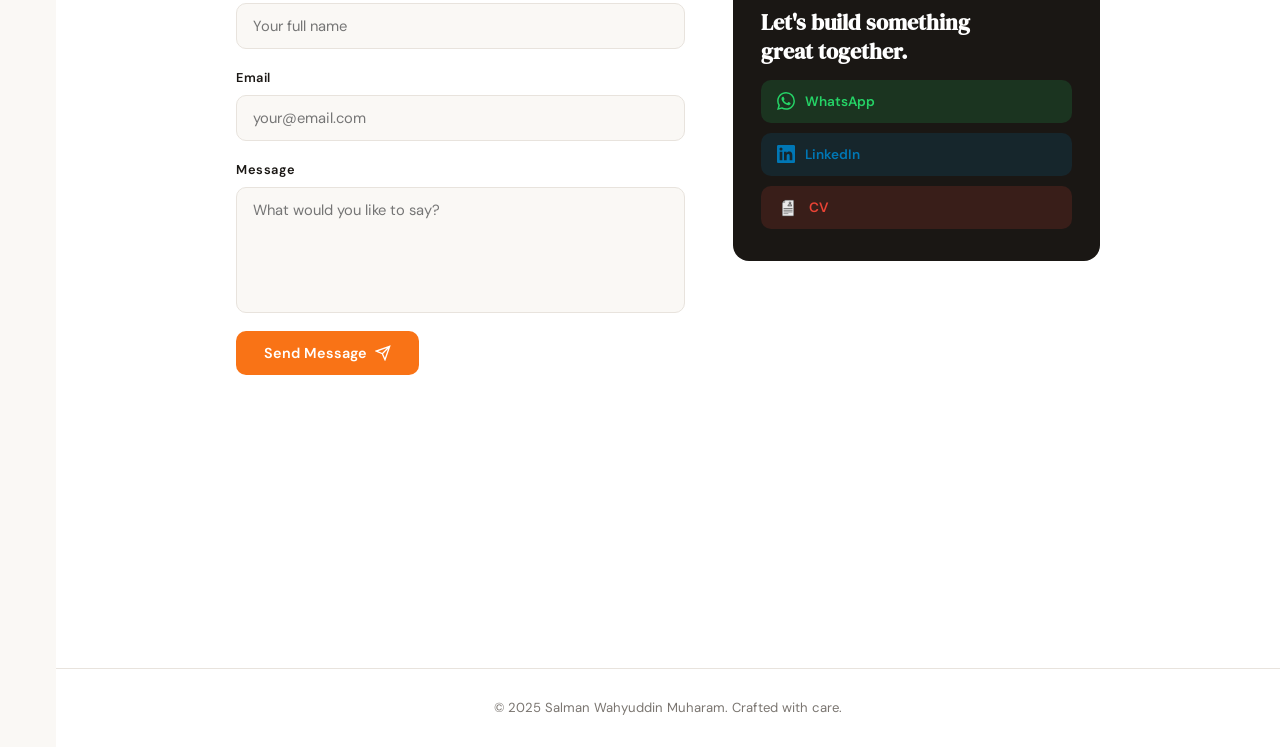
==== commit edaba345: "Update index.html" ====
--- a/index.html
+++ b/index.html
@@ -218,7 +218,22 @@
               <p class="project-summary">Conducted an end-to-end data analysis project to evaluate sales performance and identify opportunities to improve revenue growth for a toy retail business.</p>
               <button class="btn-doc" onclick="openModal(0)">Documentation</button>
             </div>
+          </div>
+
+          <div class="project-card reveal" data-project="0">
+            <div class="project-thumb">
+              <div class="project-thumb-placeholder" style="background: linear-gradient(135deg,#f97316,#fb923c);">
+                <span>📊</span>
+              </div>
+            </div>
+            <div class="project-info">
+              <div class="project-tag">Data Analytics</div>
+              <h3 class="project-title">Mexico Toys Sales Analysis (Data Analytics Project)</h3>
+              <p class="project-summary">Conducted an end-to-end data analysis project to evaluate sales performance and identify opportunities to improve revenue growth for a toy retail business.</p>
+              <button class="btn-doc" onclick="openModal(0)">Documentation</button>
+            </div>
           </div>          
+          
         </div>
       </div>
     </section>
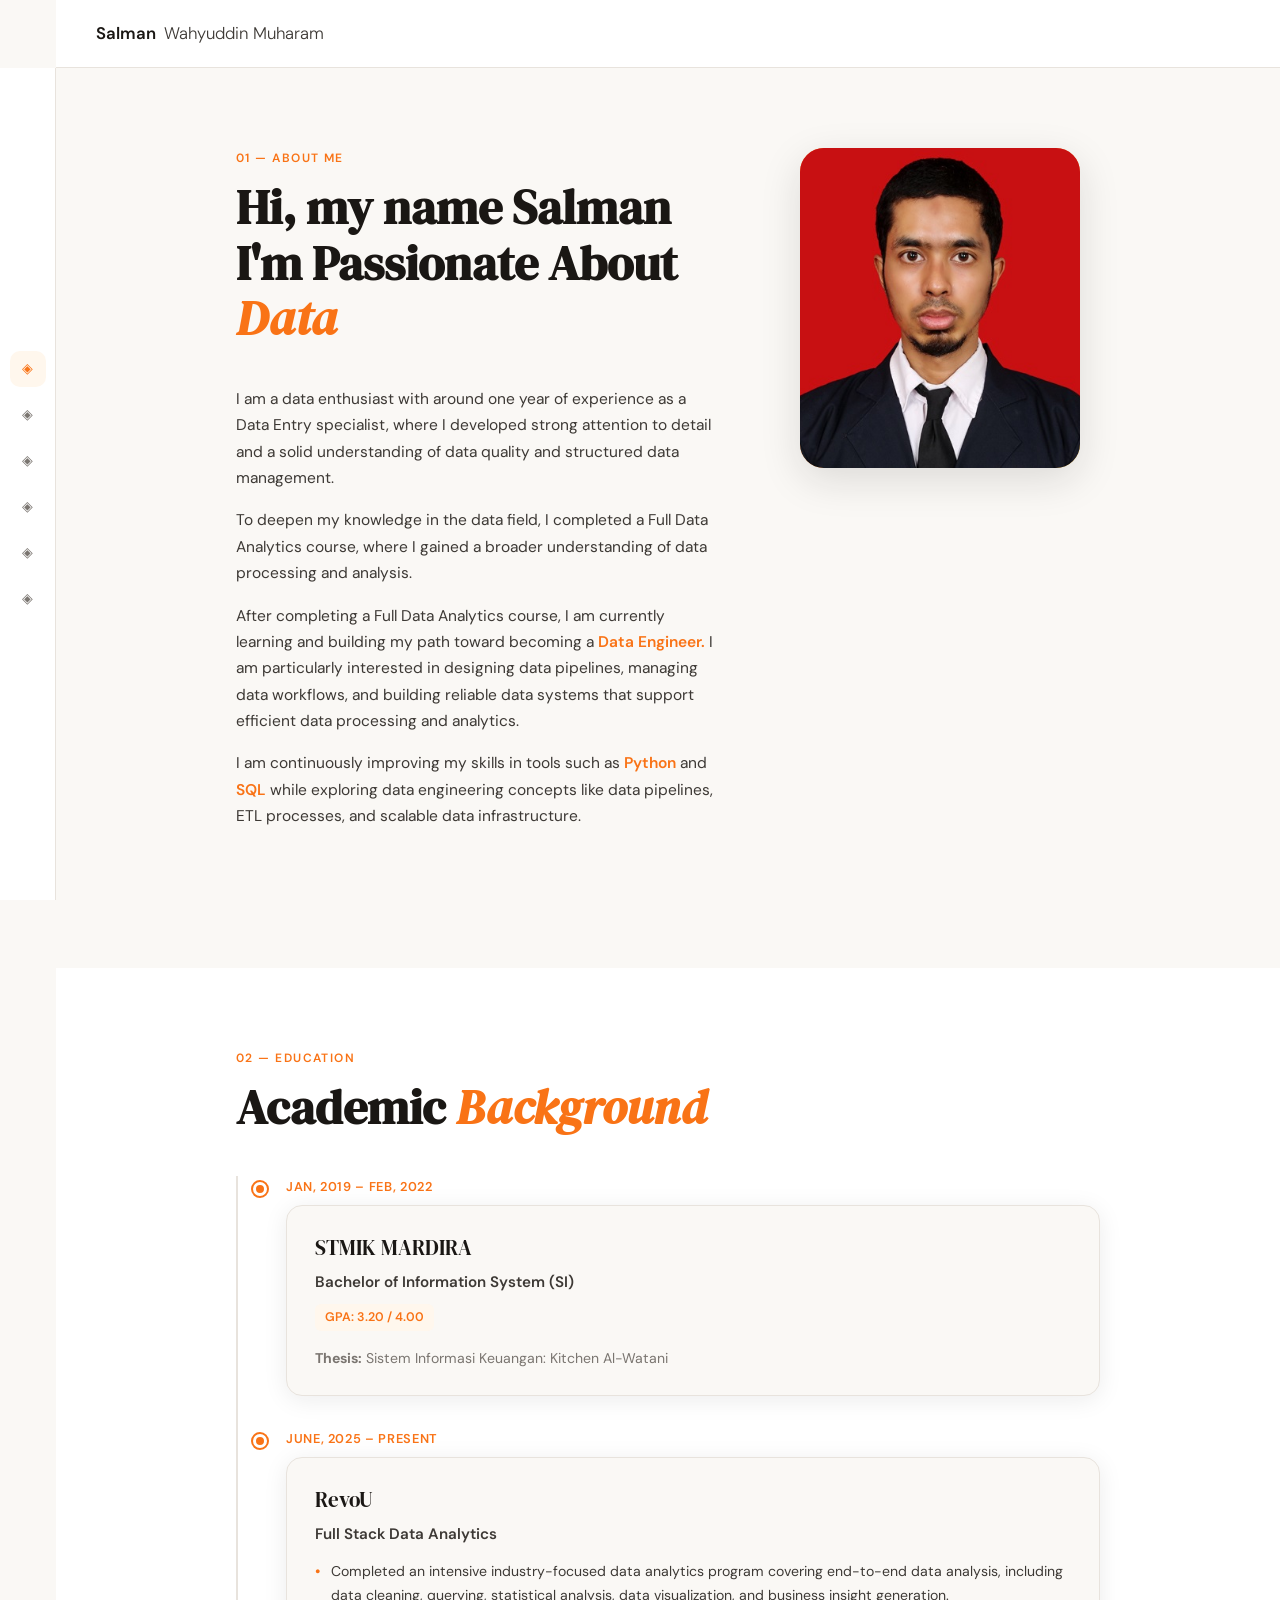
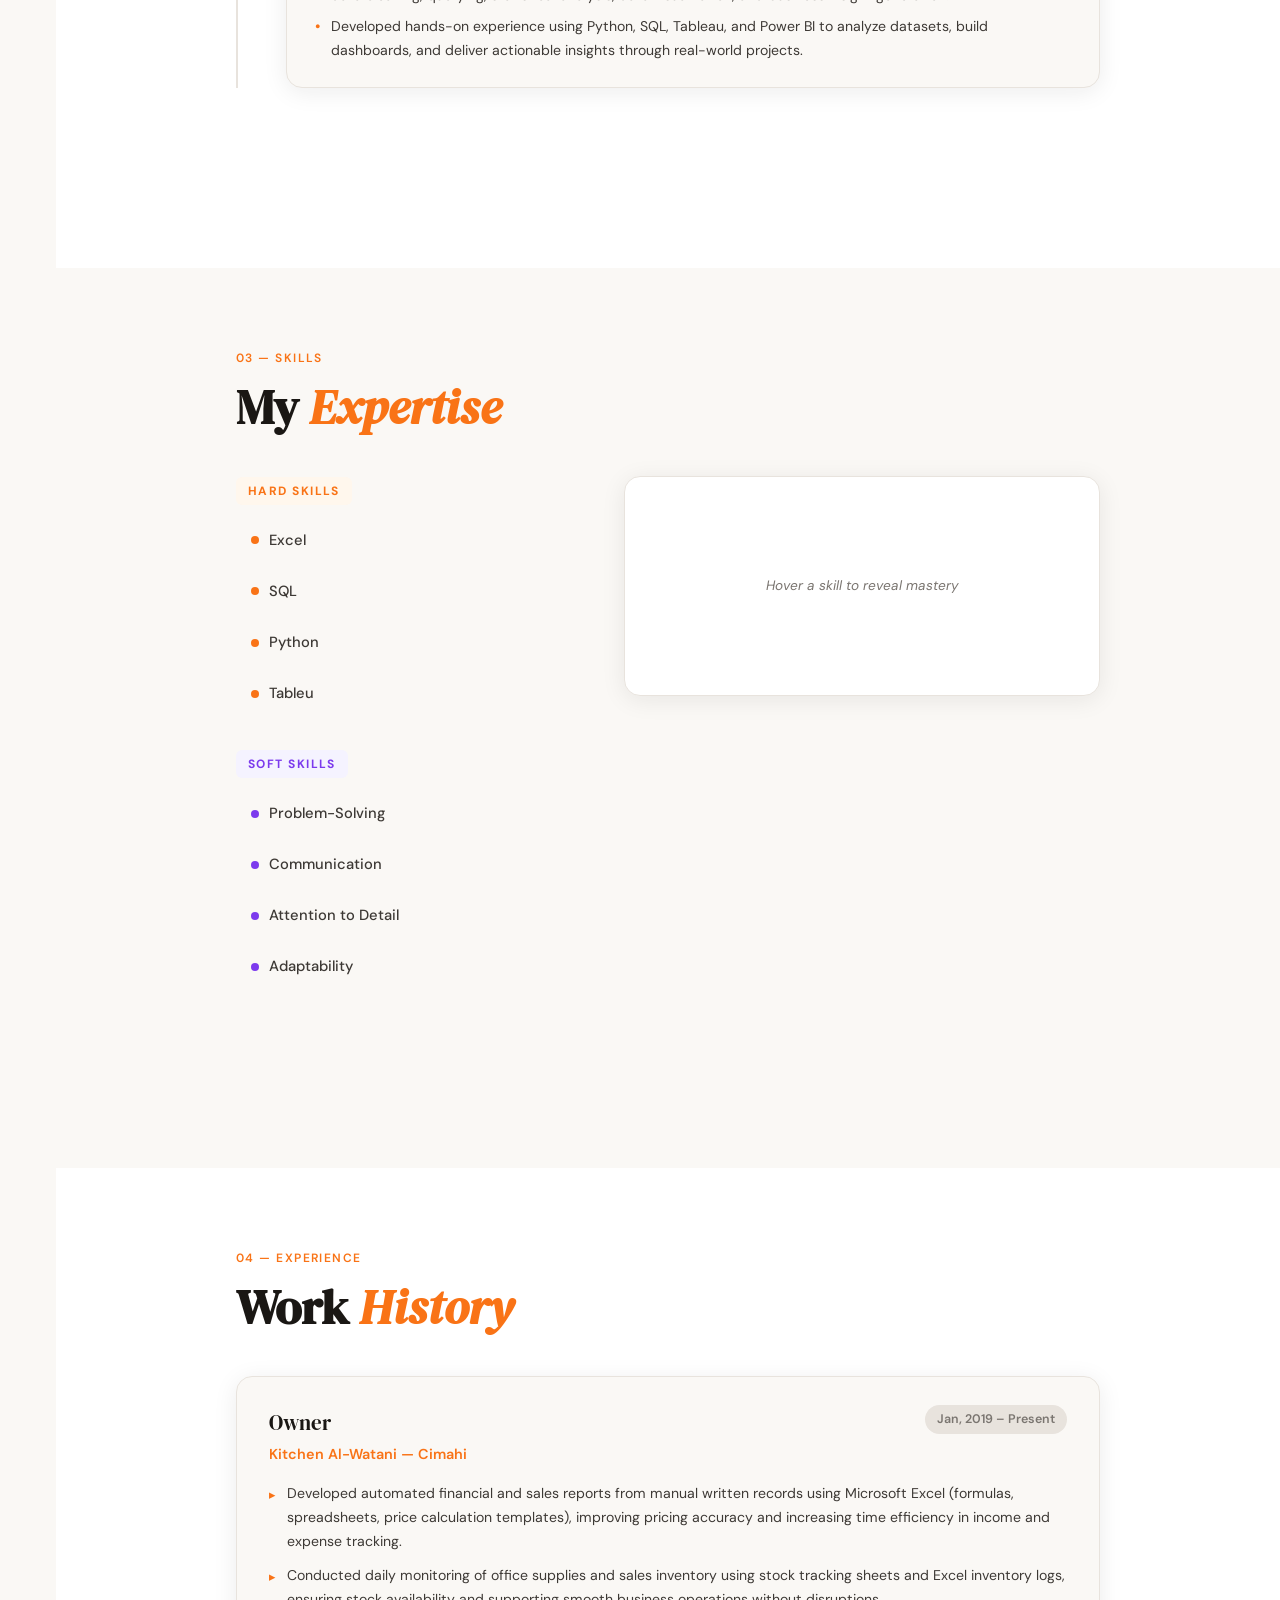
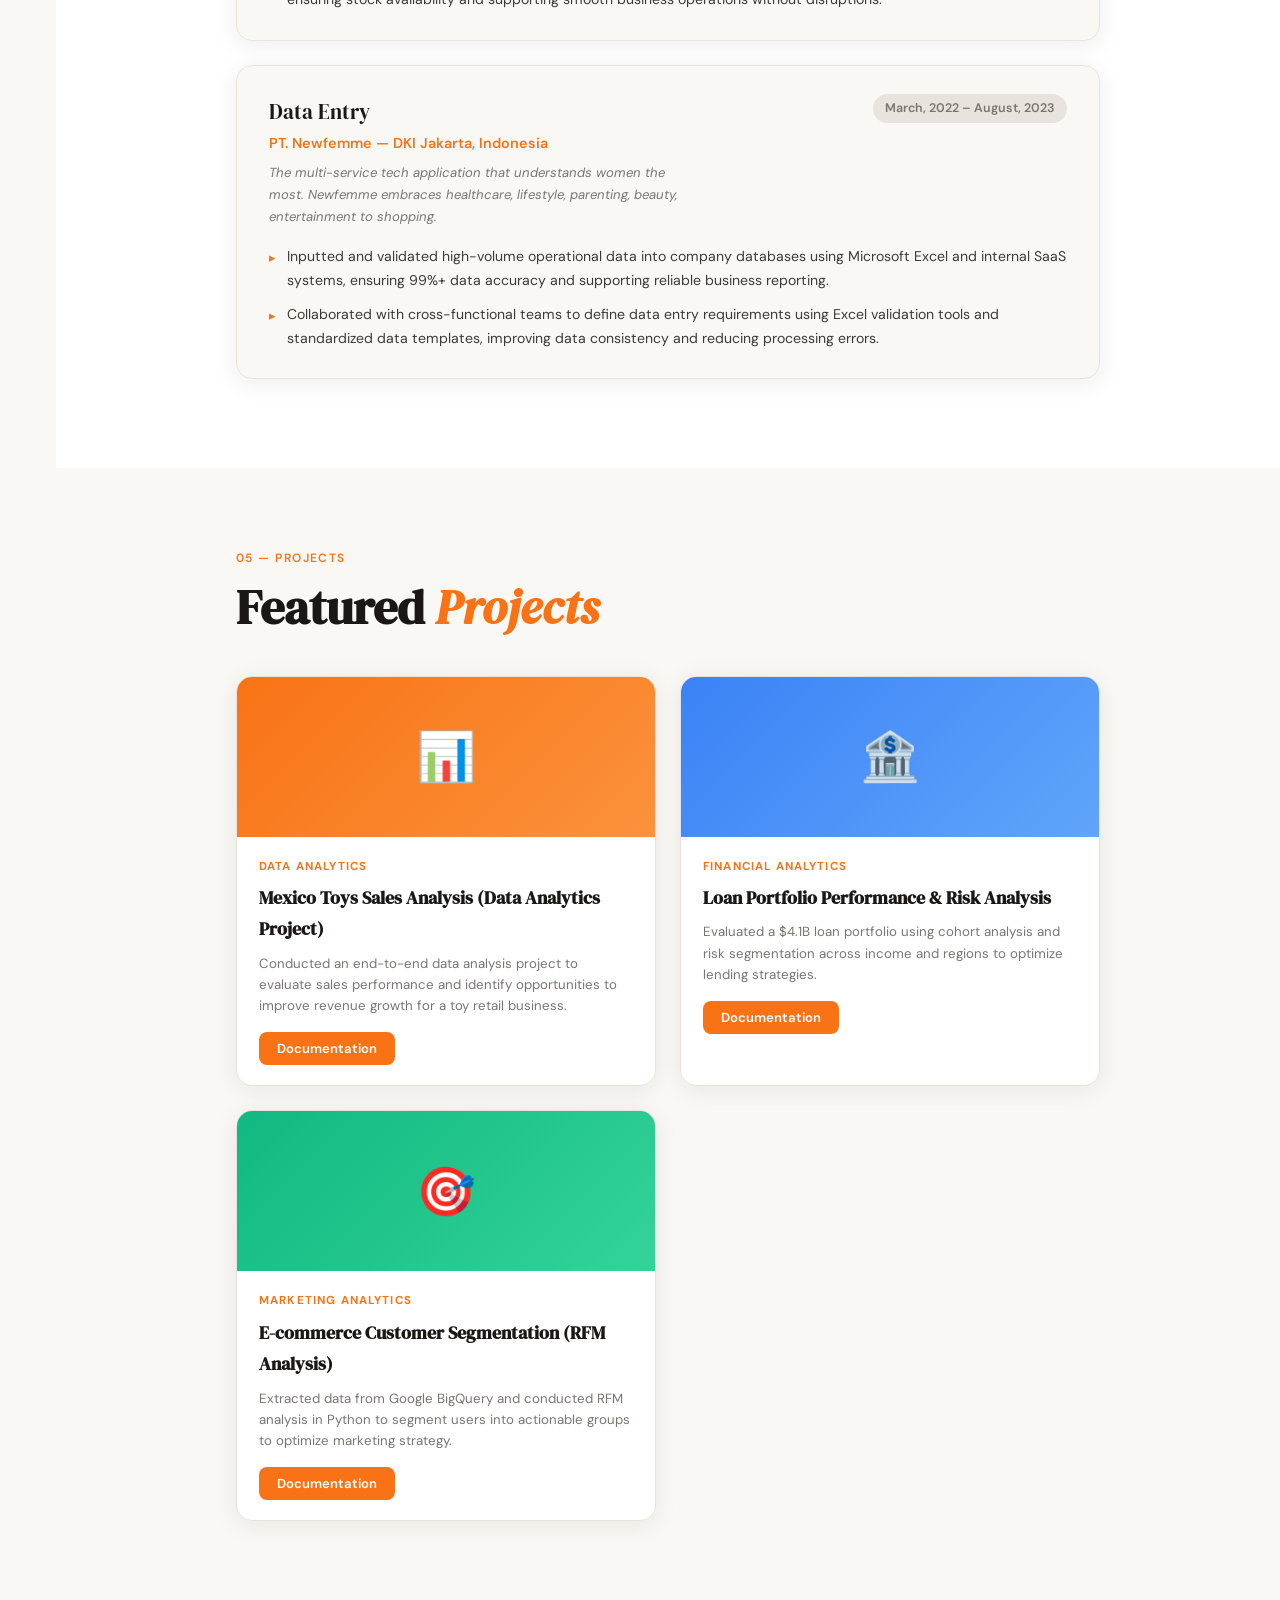
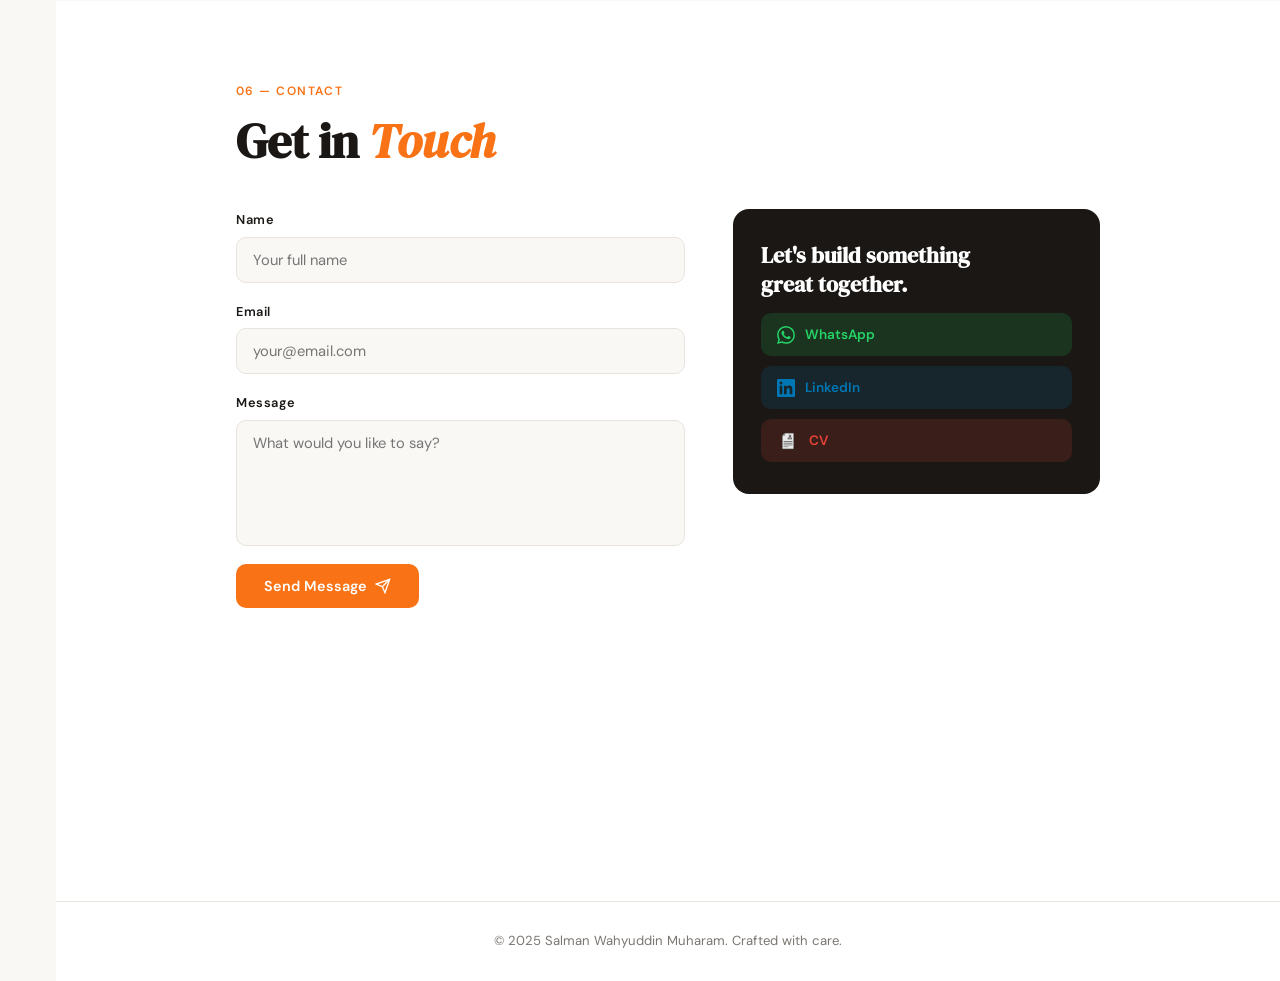
==== commit b0cdc88e: "Update index.html" ====
--- a/index.html
+++ b/index.html
@@ -220,19 +220,33 @@
             </div>
           </div>
 
-          <div class="project-card reveal" data-project="0">
+        <div class="project-card reveal" data-project="1">
             <div class="project-thumb">
-              <div class="project-thumb-placeholder" style="background: linear-gradient(135deg,#f97316,#fb923c);">
-                <span>📊</span>
+              <div class="project-thumb-placeholder" style="background: linear-gradient(135deg,#3b82f6,#60a5fa);">
+                <span>🏦</span>
               </div>
             </div>
             <div class="project-info">
-              <div class="project-tag">Data Analytics</div>
-              <h3 class="project-title">Mexico Toys Sales Analysis (Data Analytics Project)</h3>
-              <p class="project-summary">Conducted an end-to-end data analysis project to evaluate sales performance and identify opportunities to improve revenue growth for a toy retail business.</p>
-              <button class="btn-doc" onclick="openModal(0)">Documentation</button>
-            </div>
-          </div>          
+              <div class="project-tag">Financial Analytics</div>
+              <h3 class="project-title">Loan Portfolio Performance & Risk Analysis</h3>
+              <p class="project-summary">Evaluated a $4.1B loan portfolio using cohort analysis and risk segmentation across income and regions to optimize lending strategies.</p>
+              <button class="btn-doc" onclick="openModal(1)">Documentation</button>
+            </div>
+          </div>
+
+          <div class="project-card reveal" data-project="2">
+            <div class="project-thumb">
+              <div class="project-thumb-placeholder" style="background: linear-gradient(135deg,#10b981,#34d399);">
+                <span>🎯</span>
+              </div>
+            </div>
+            <div class="project-info">
+              <div class="project-tag">Marketing Analytics</div>
+              <h3 class="project-title">E-commerce Customer Segmentation (RFM Analysis)</h3>
+              <p class="project-summary">Extracted data from Google BigQuery and conducted RFM analysis in Python to segment users into actionable groups to optimize marketing strategy.</p>
+              <button class="btn-doc" onclick="openModal(2)">Documentation</button>
+            </div>
+          </div>         
           
         </div>
       </div>
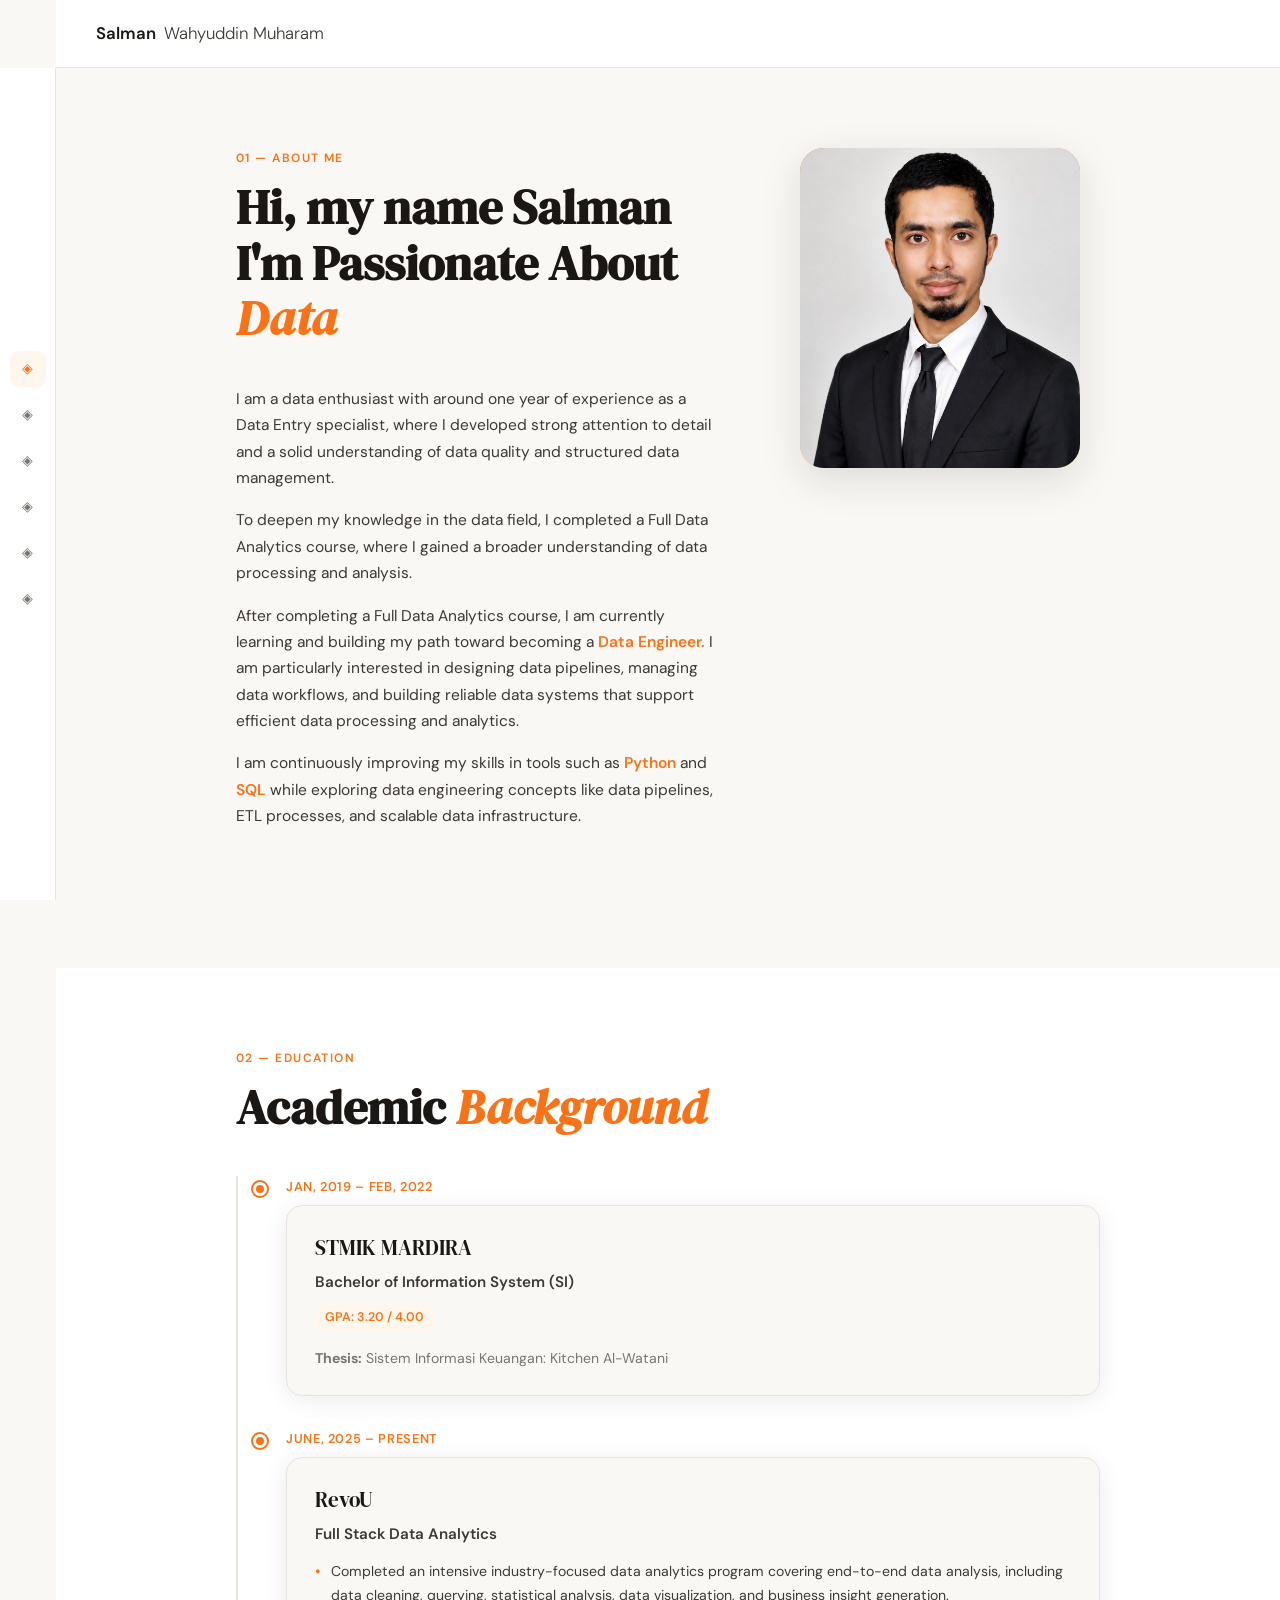
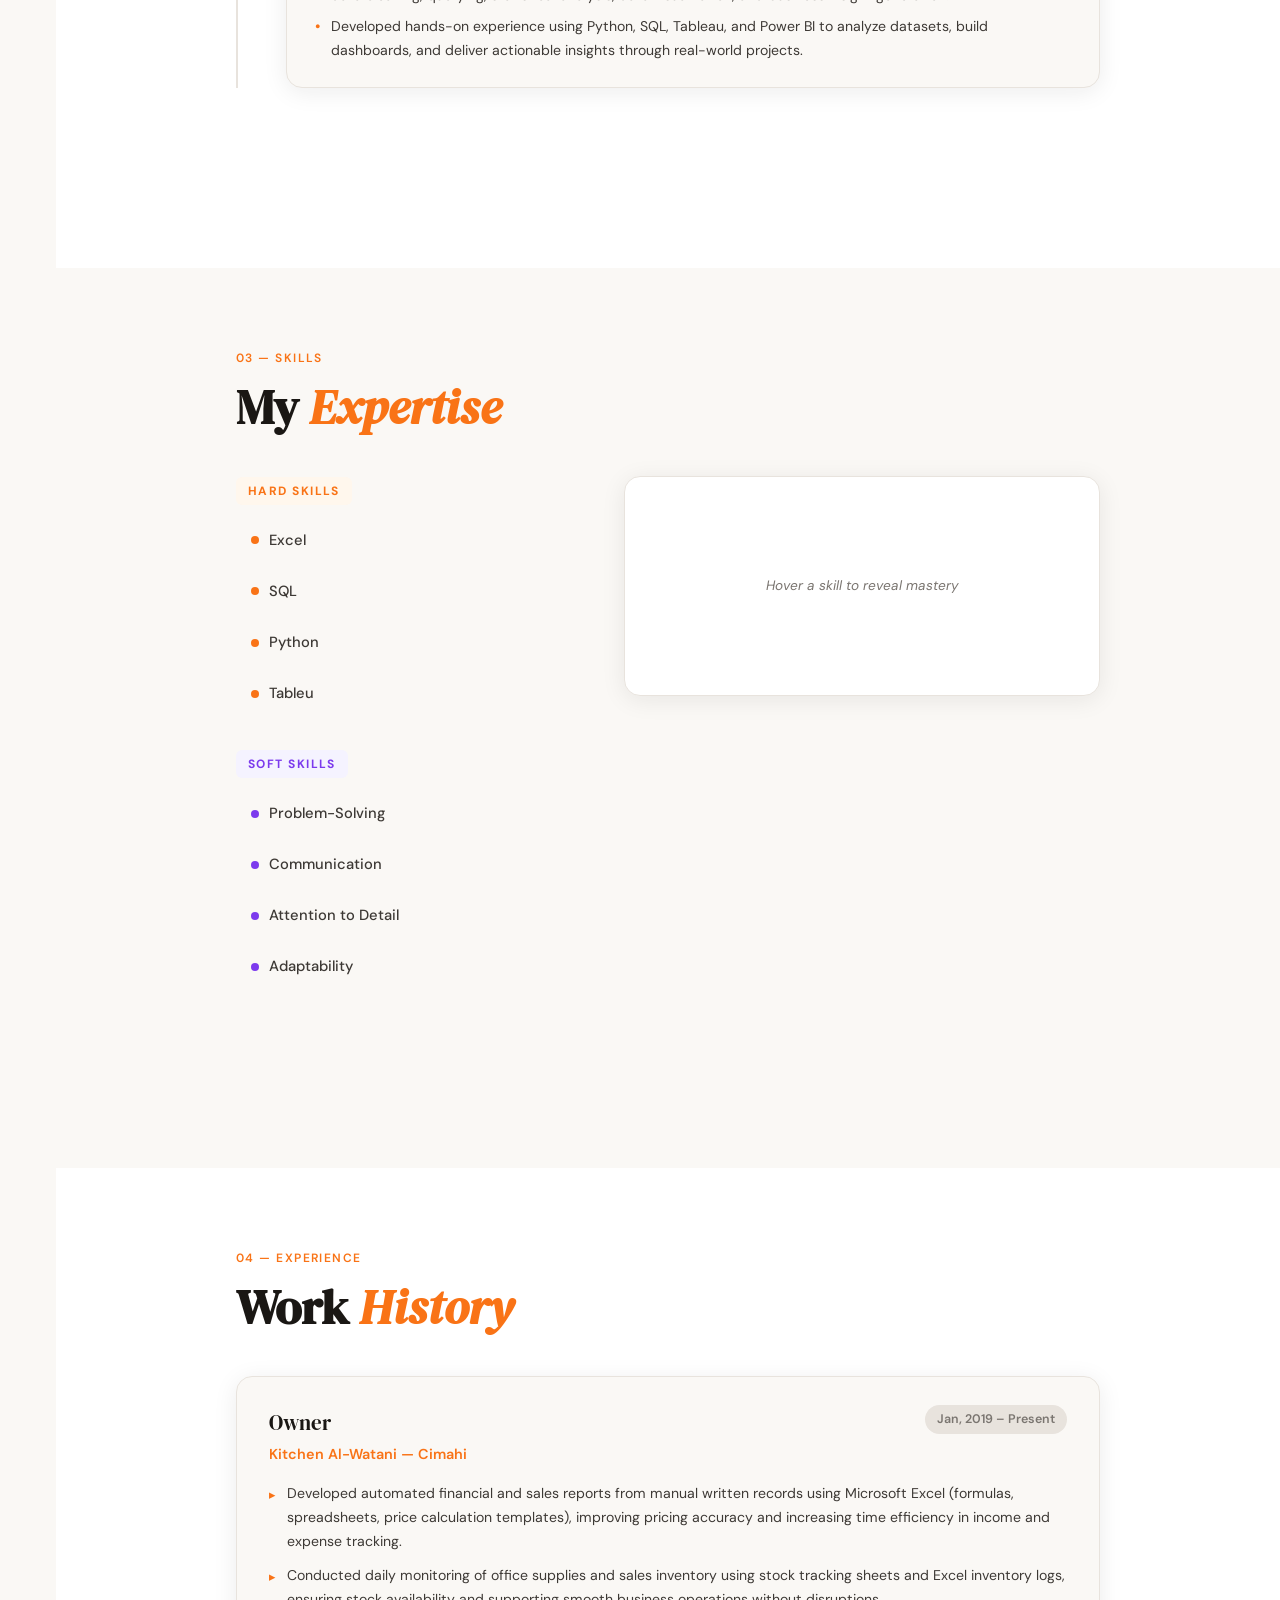
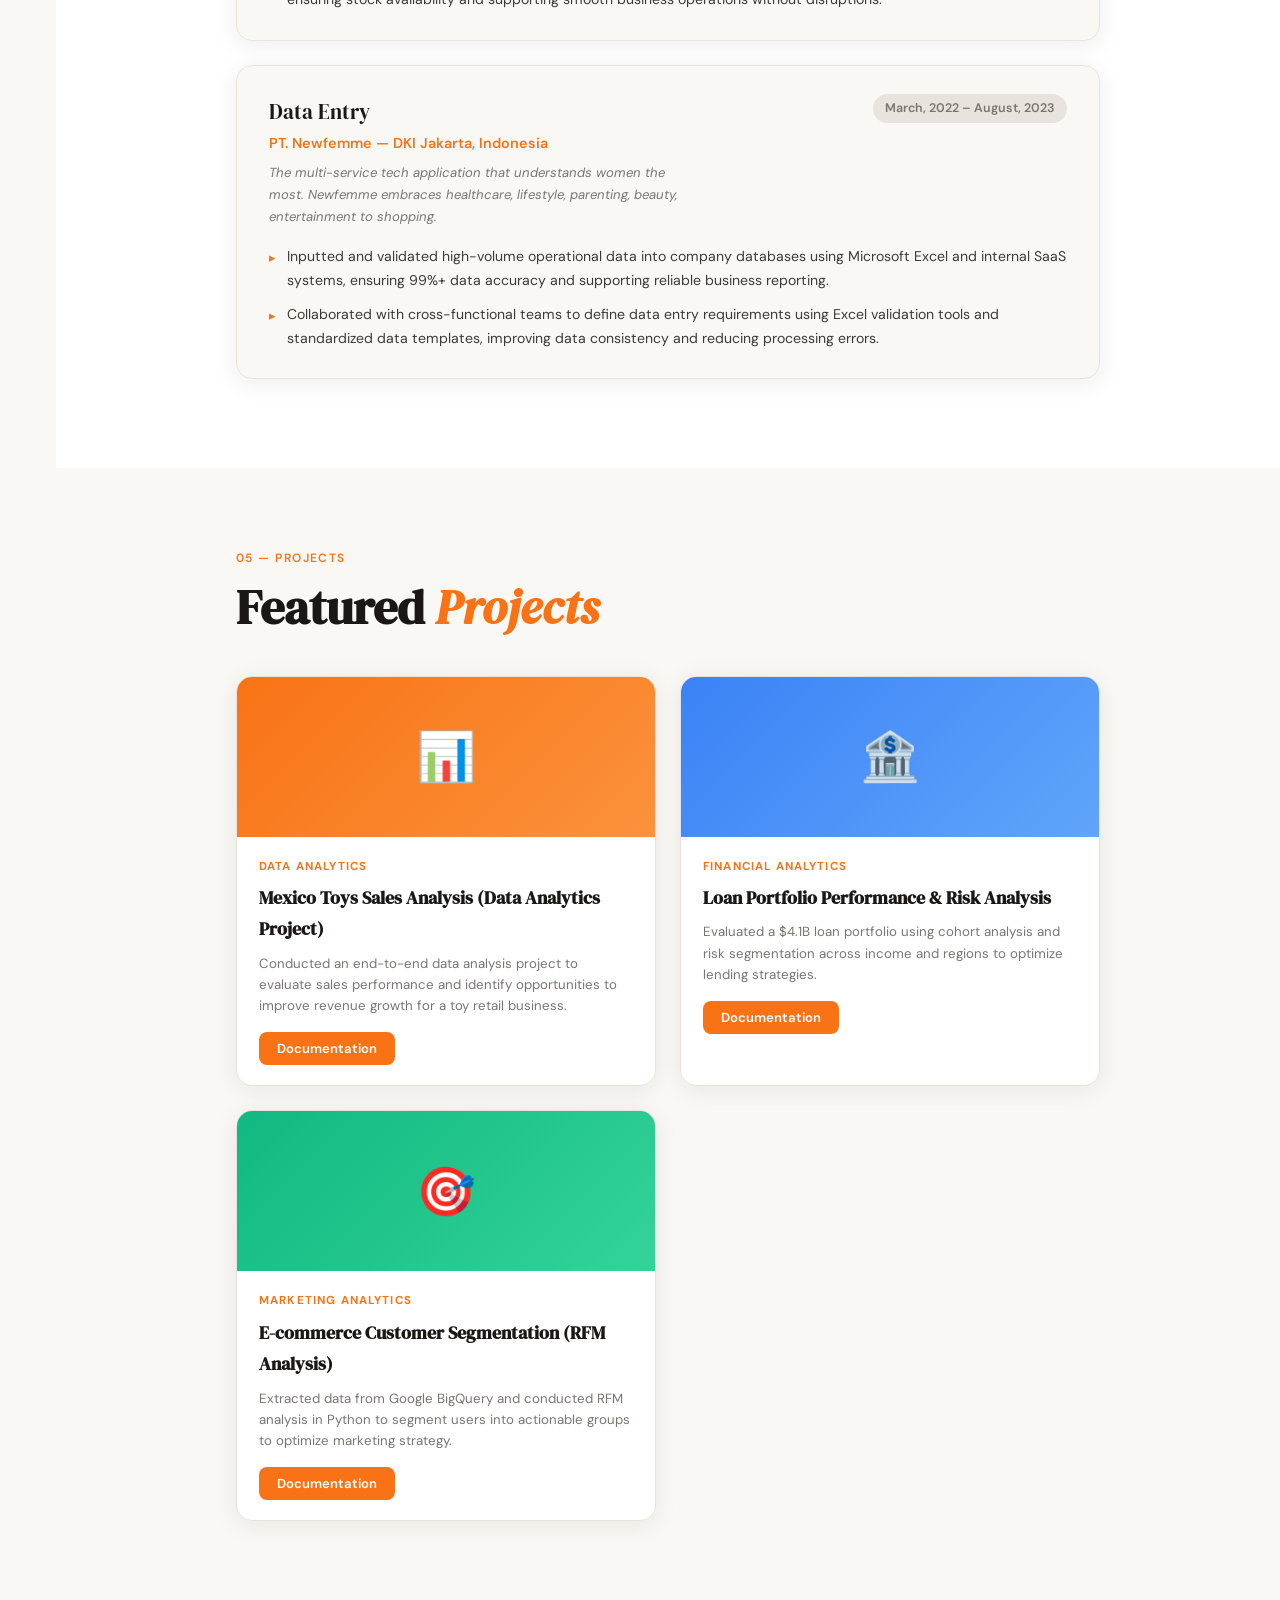
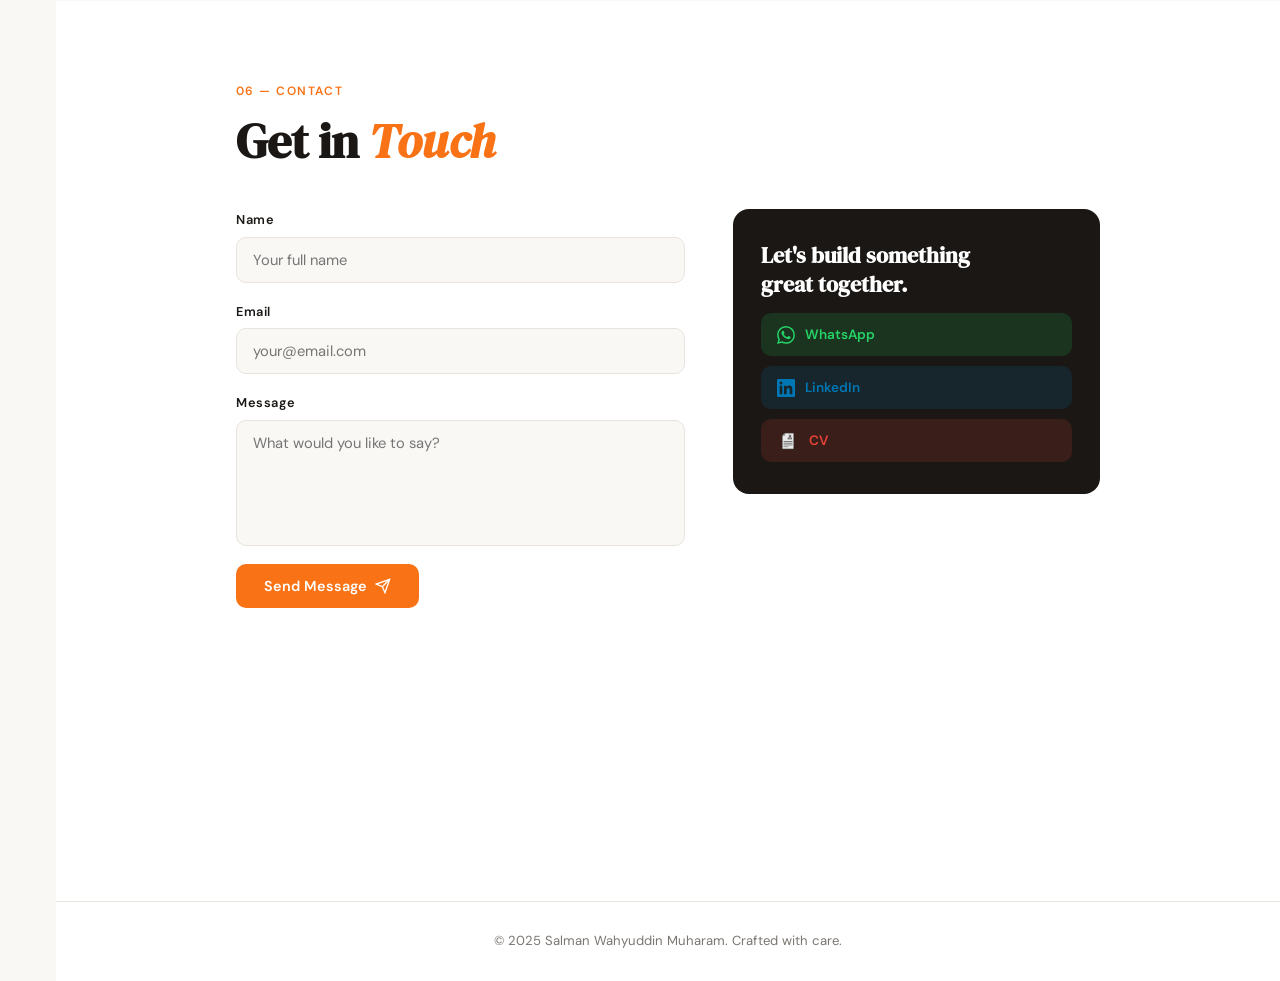
==== commit 31cb00cc: "Update index.html" ====
--- a/index.html
+++ b/index.html
@@ -62,7 +62,7 @@
               <div class="profile-initials">SW</div>
               <p class="profile-hint">Add your photo as <code>profile.jpg</code></p>
             </div>
-            <img src="Assets/profile.jpg" alt="Salman Wahyuddin Muharam" class="profile-photo" onerror="this.style.display='none'" />
+            <img src="Assets/pp.jpg" alt="Salman Wahyuddin Muharam" class="profile-photo" onerror="this.style.display='none'" />
           </div>          
         </div>
       </div>
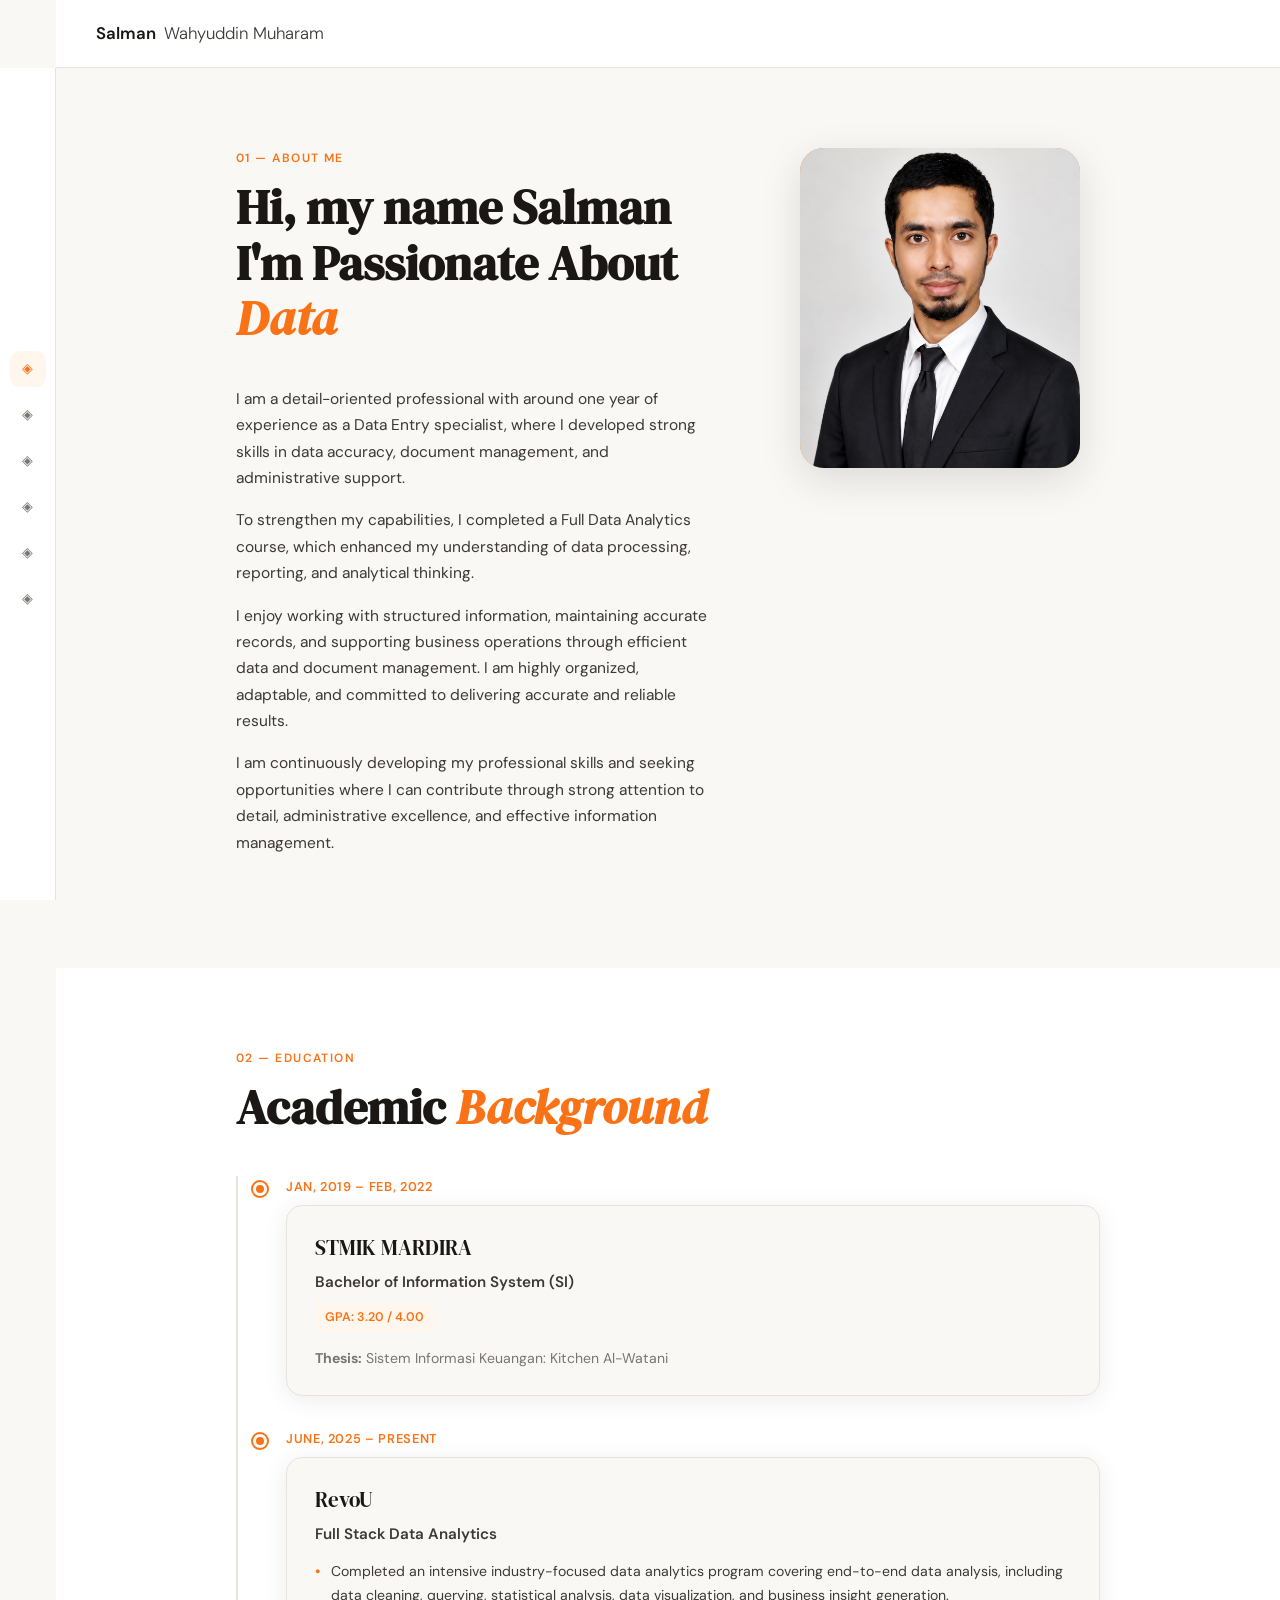
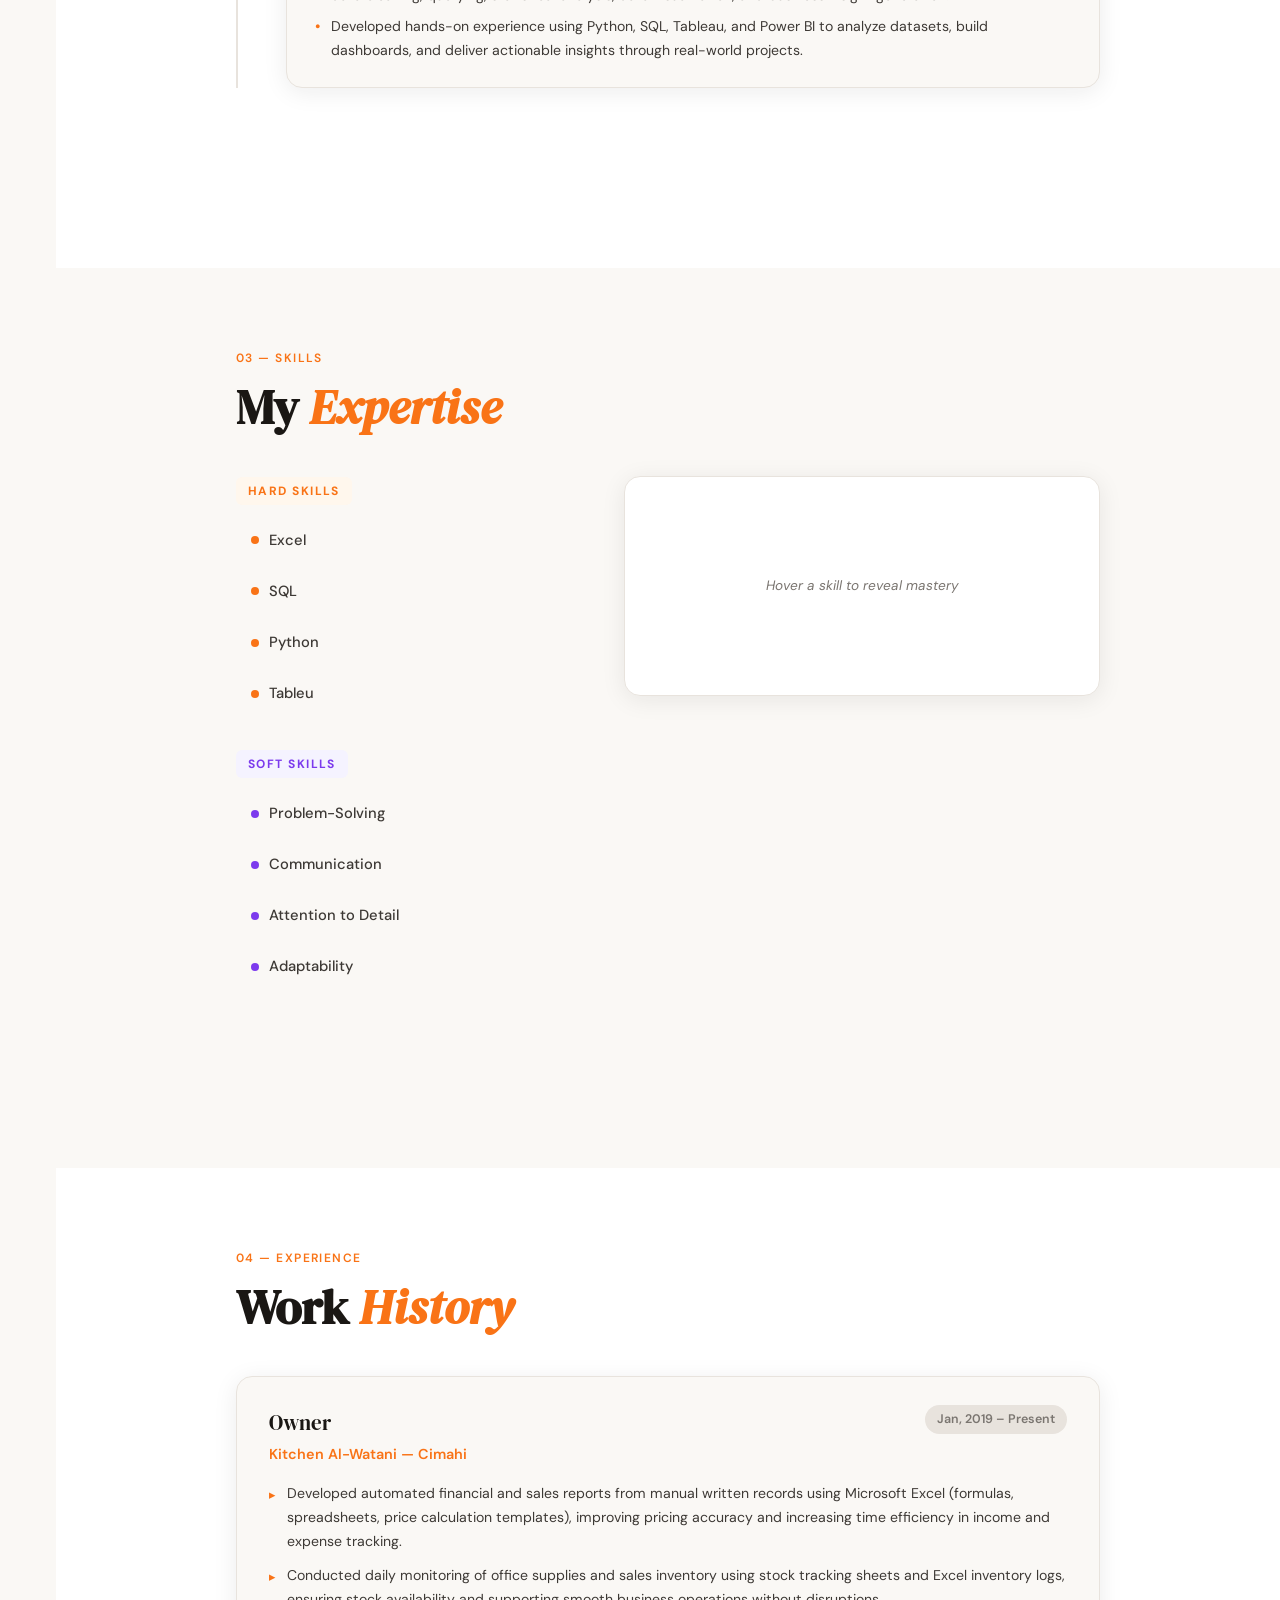
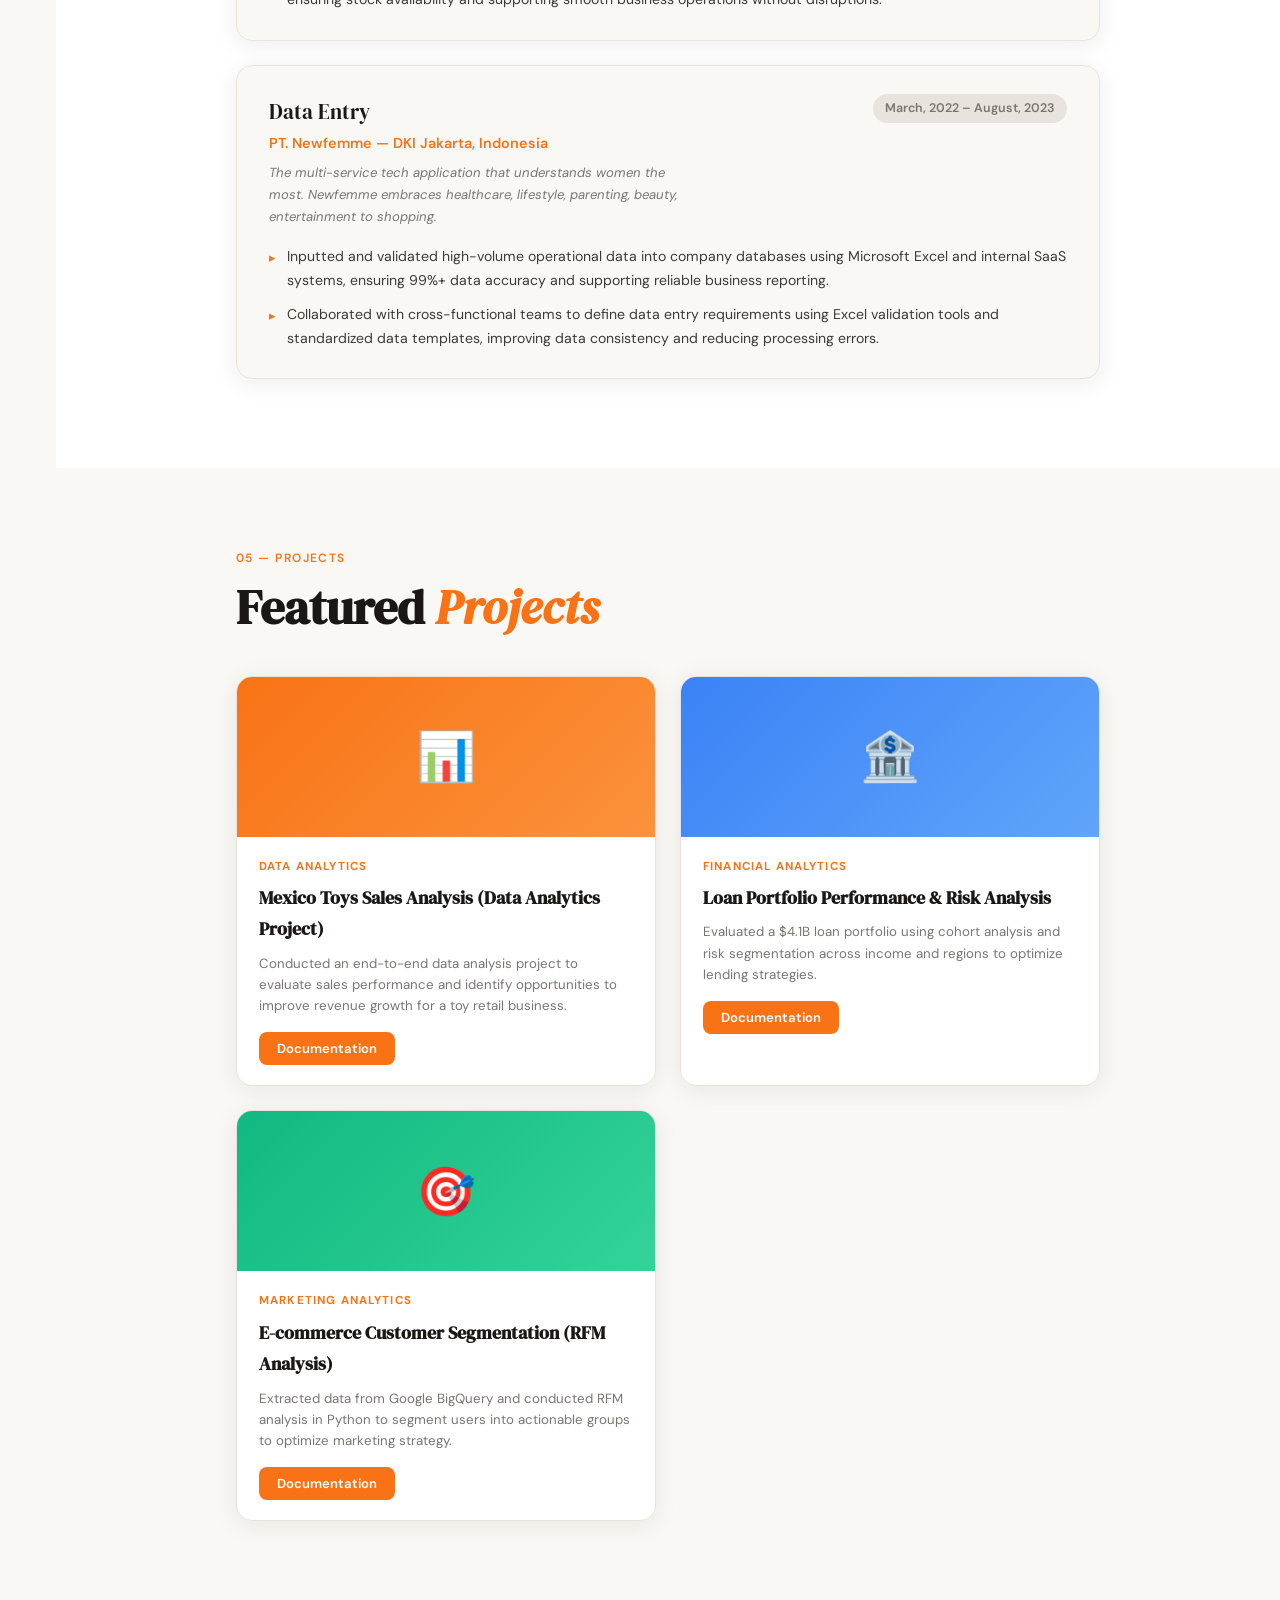
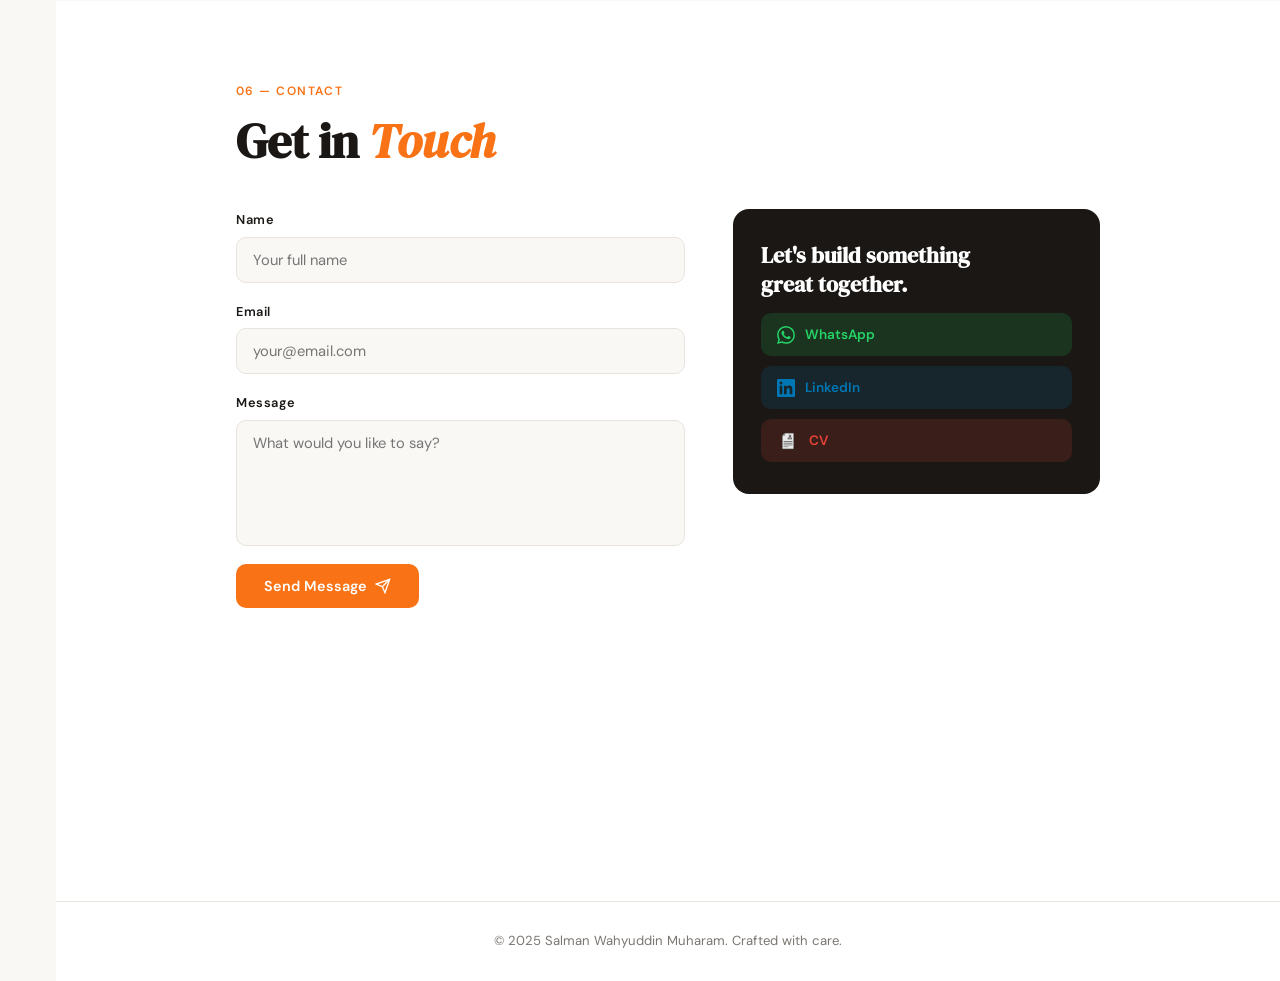
==== commit ec29e7a1: "Update index.html" ====
--- a/index.html
+++ b/index.html
@@ -51,10 +51,10 @@
         <div class="about-text">
           <div class="section-label">01 — About Me</div>
           <h2 class="section-title">Hi, my name Salman<br/>I'm Passionate About<br/><em>Data</em></h2>
-          <p>I am a data enthusiast with around one year of experience as a Data Entry specialist, where I developed strong attention to detail and a solid understanding of data quality and structured data management.</p>
-          <p>To deepen my knowledge in the data field, I completed a Full Data Analytics course, where I gained a broader understanding of data processing and analysis.</p>
-          <p>After completing a Full Data Analytics course, I am currently learning and building my path toward becoming a <strong>Data Engineer.</strong> I am particularly interested in designing data pipelines, managing data workflows, and building reliable data systems that support efficient data processing and analytics.</p>
-          <p>I am continuously improving my skills in tools such as <strong>Python</strong> and <strong>SQL</strong> while exploring data engineering concepts like data pipelines, ETL processes, and scalable data infrastructure.</p>
+          <p>I am a detail-oriented professional with around one year of experience as a Data Entry specialist, where I developed strong skills in data accuracy, document management, and administrative support.</p>
+          <p>To strengthen my capabilities, I completed a Full Data Analytics course, which enhanced my understanding of data processing, reporting, and analytical thinking.</p>
+          <p>I enjoy working with structured information, maintaining accurate records, and supporting business operations through efficient data and document management. I am highly organized, adaptable, and committed to delivering accurate and reliable results.</p>
+          <p>I am continuously developing my professional skills and seeking opportunities where I can contribute through strong attention to detail, administrative excellence, and effective information management.</p>
         </div>
         <div class="about-image">
           <div class="profile-frame">
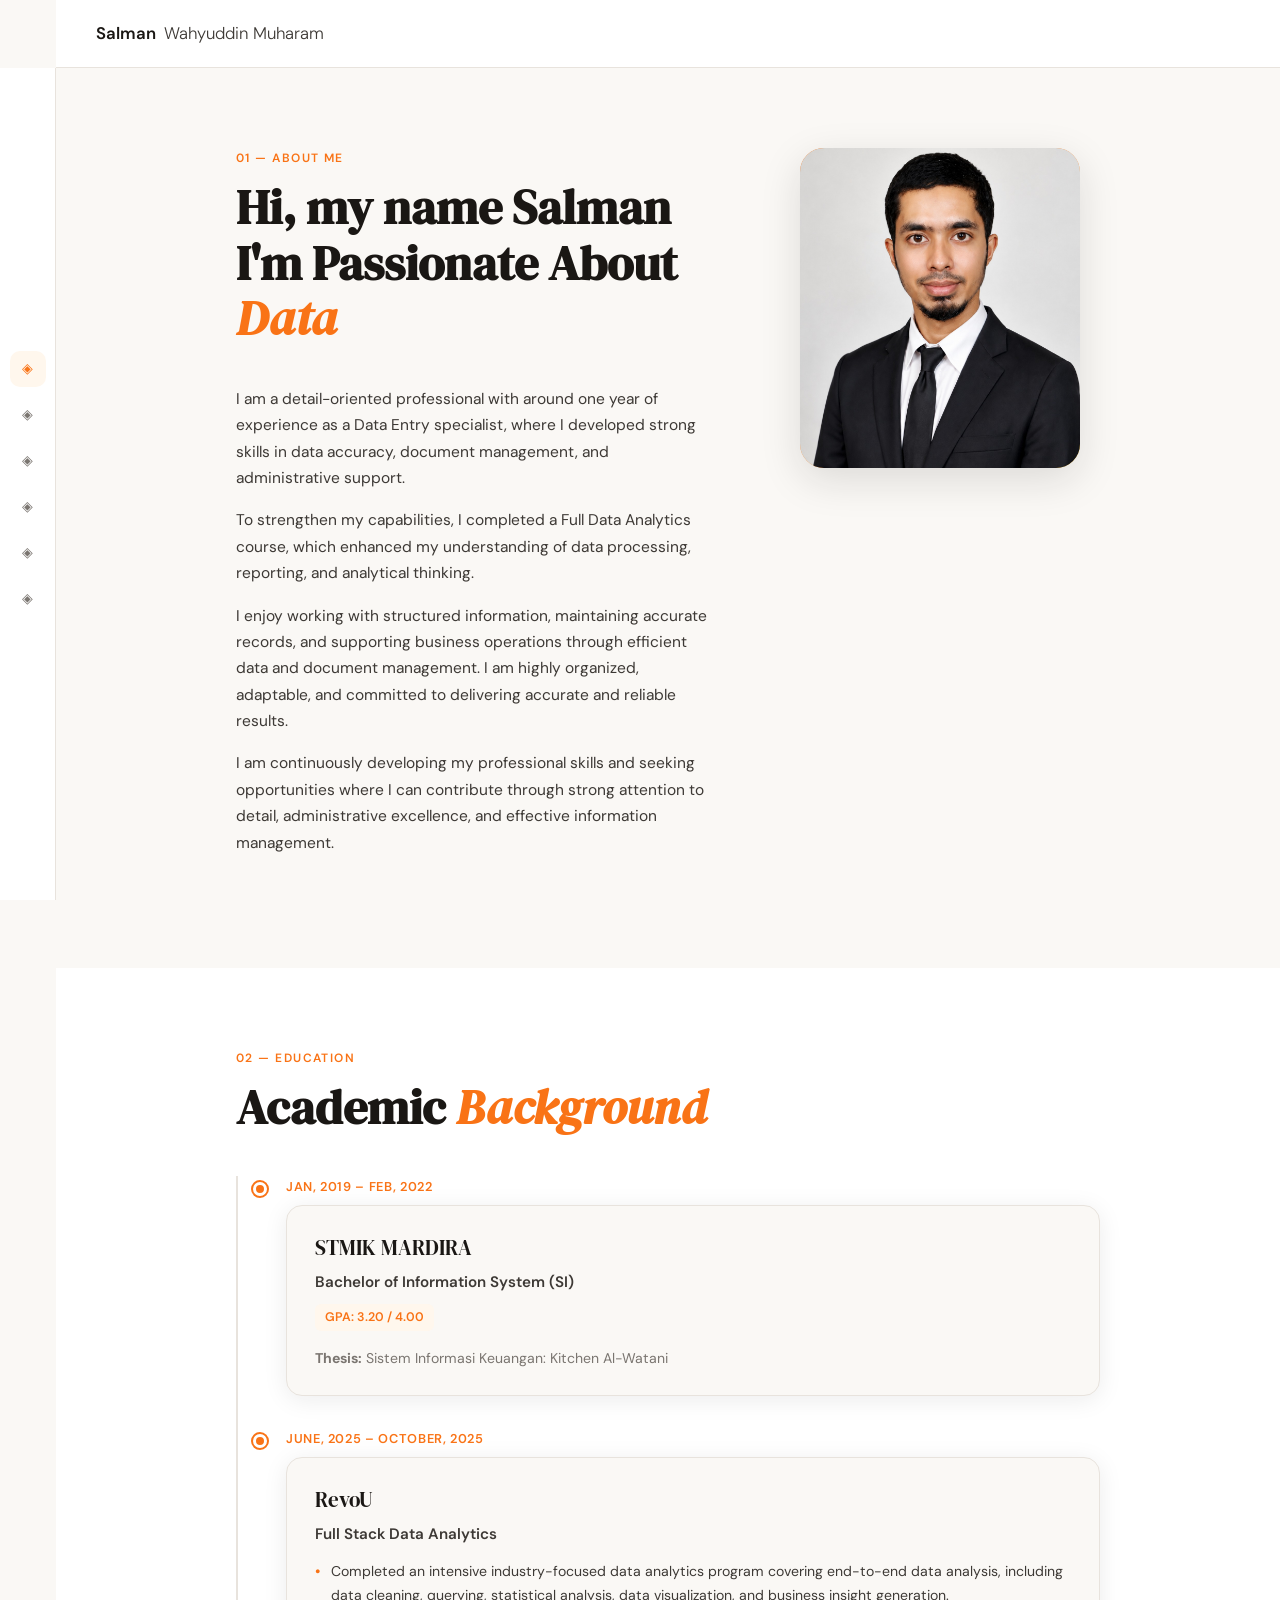
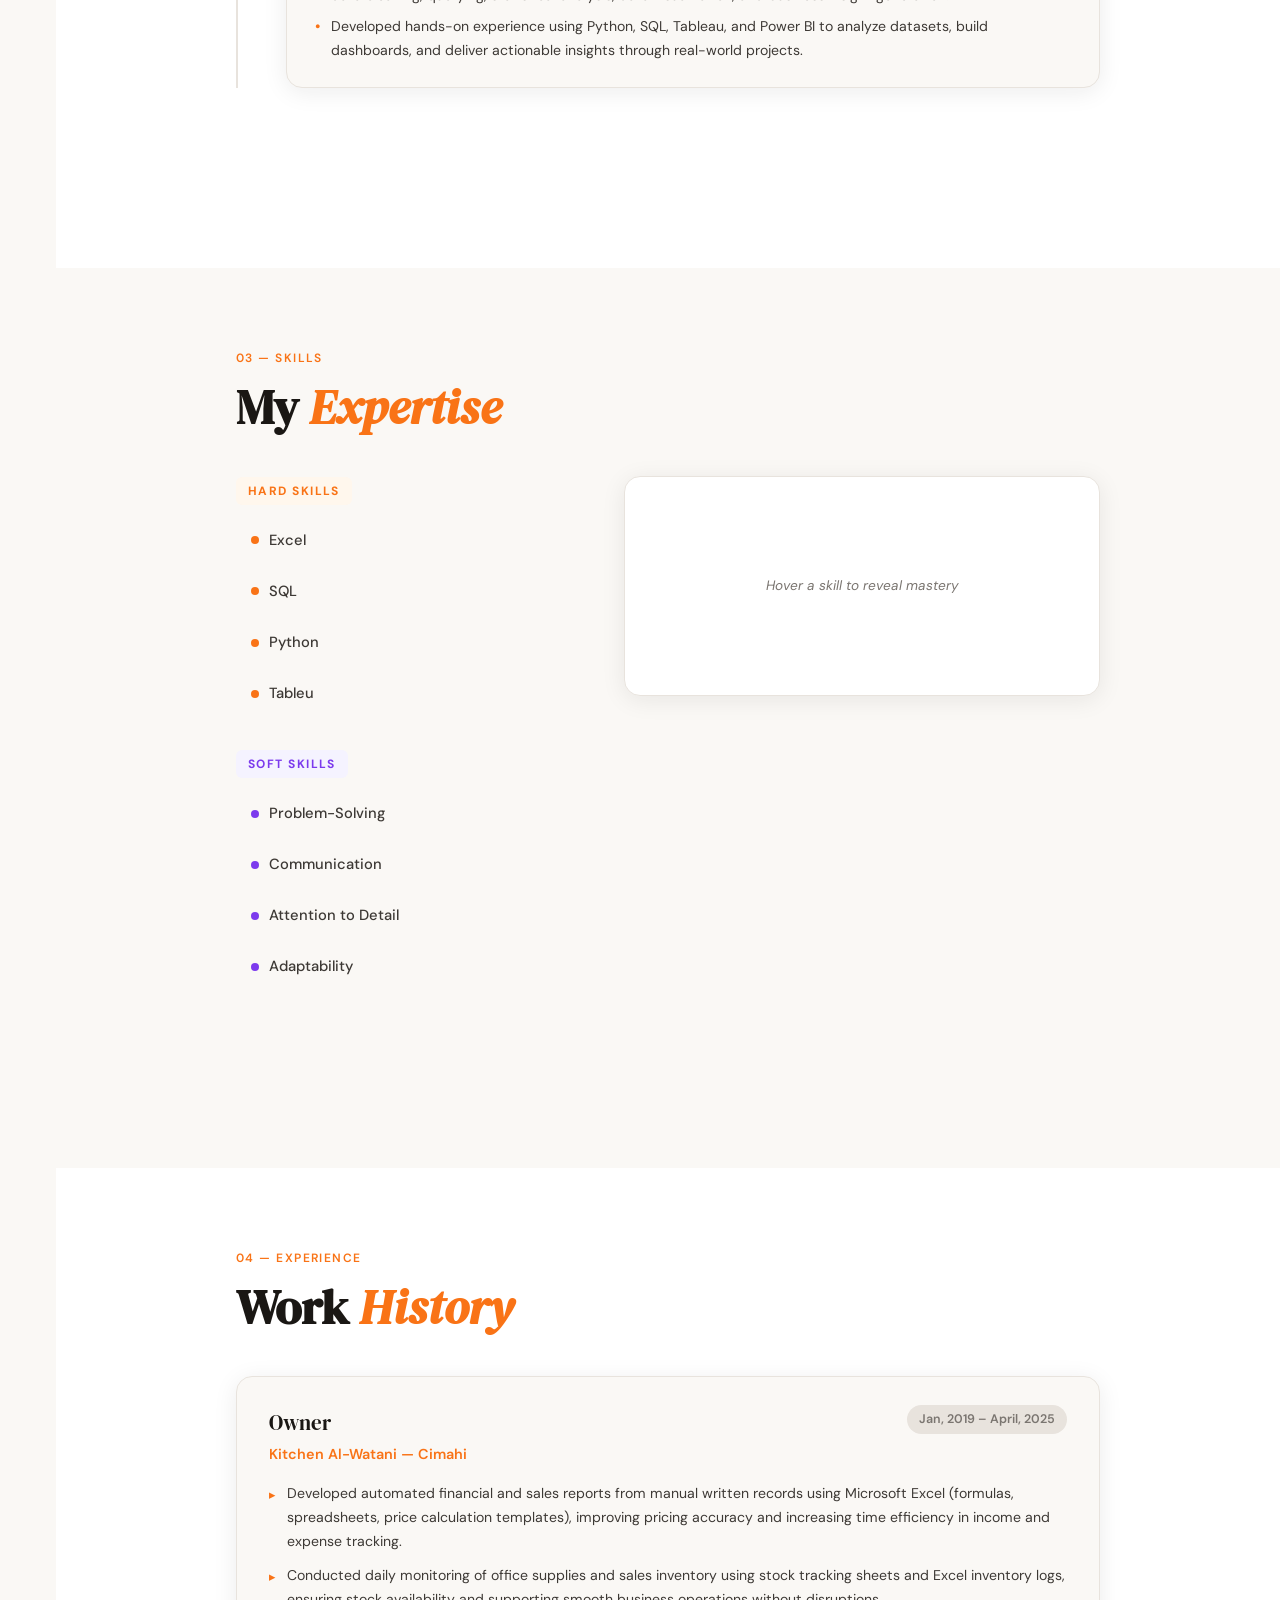
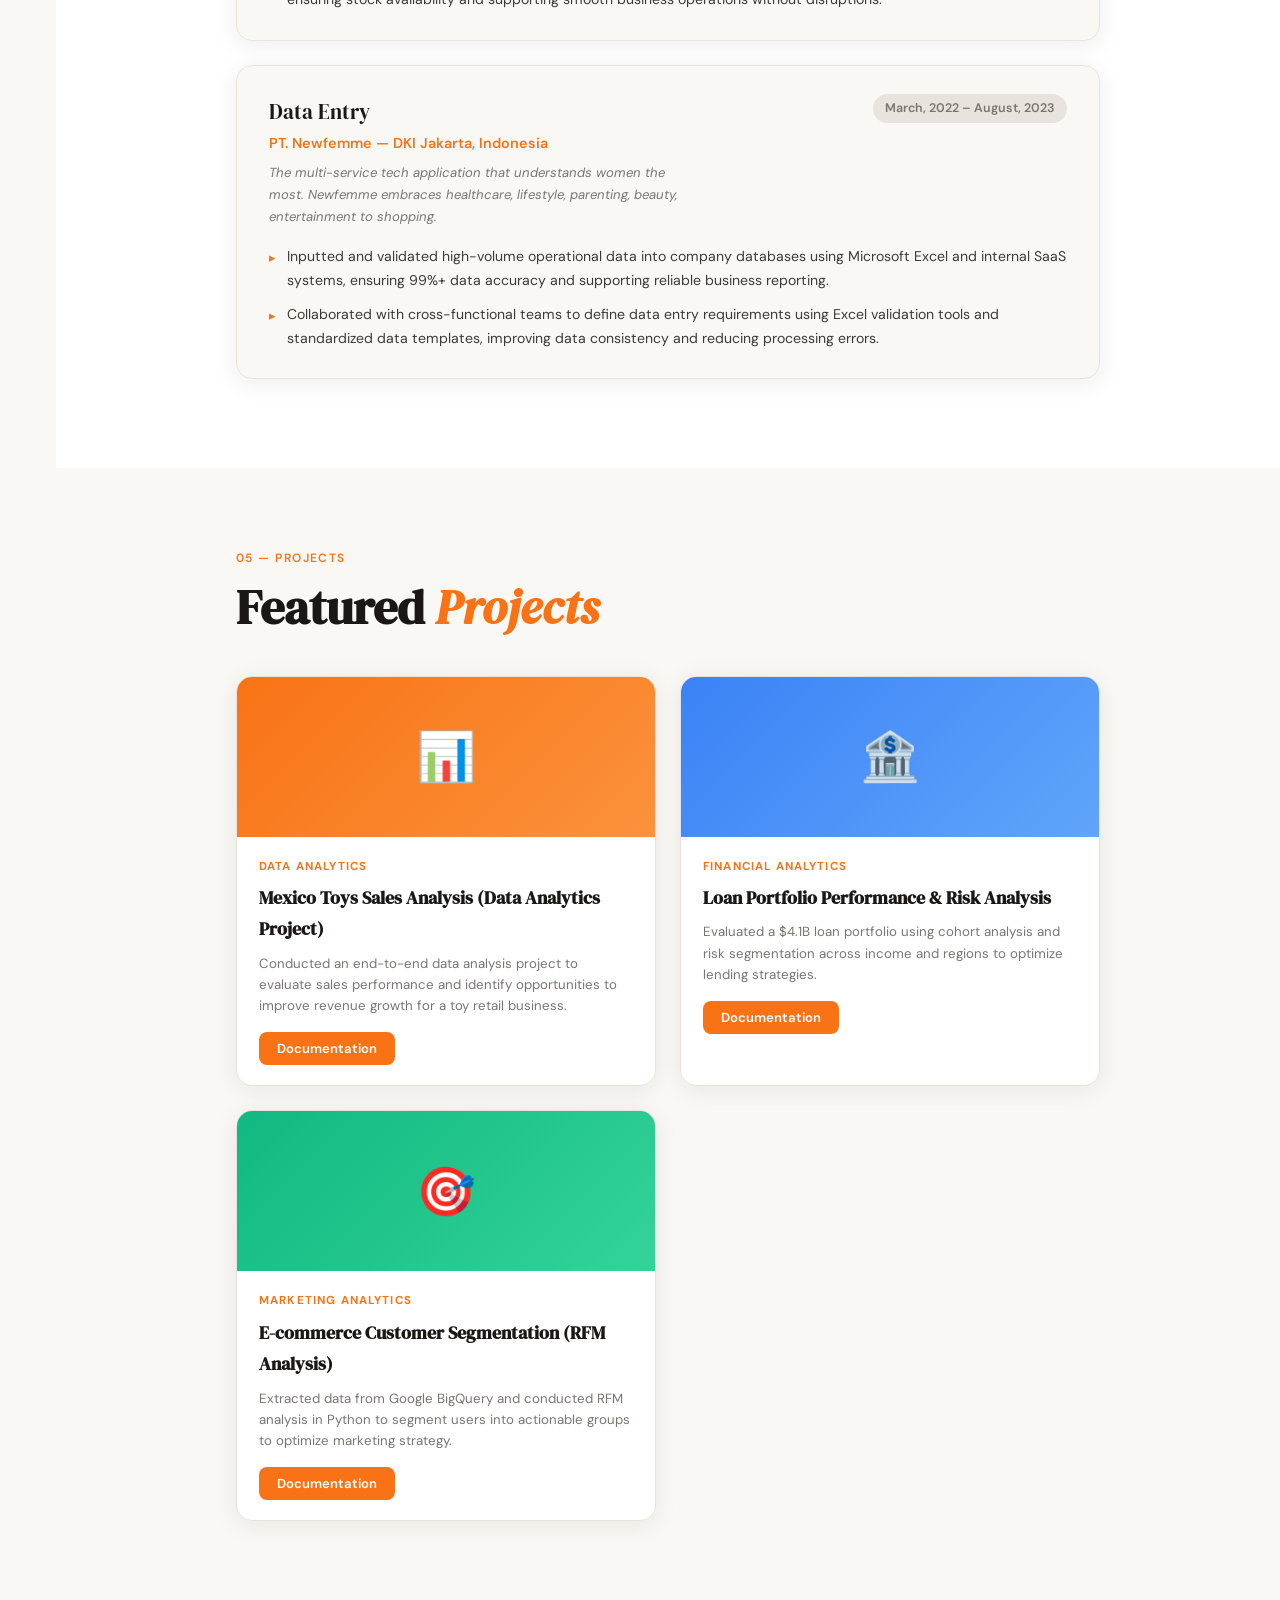
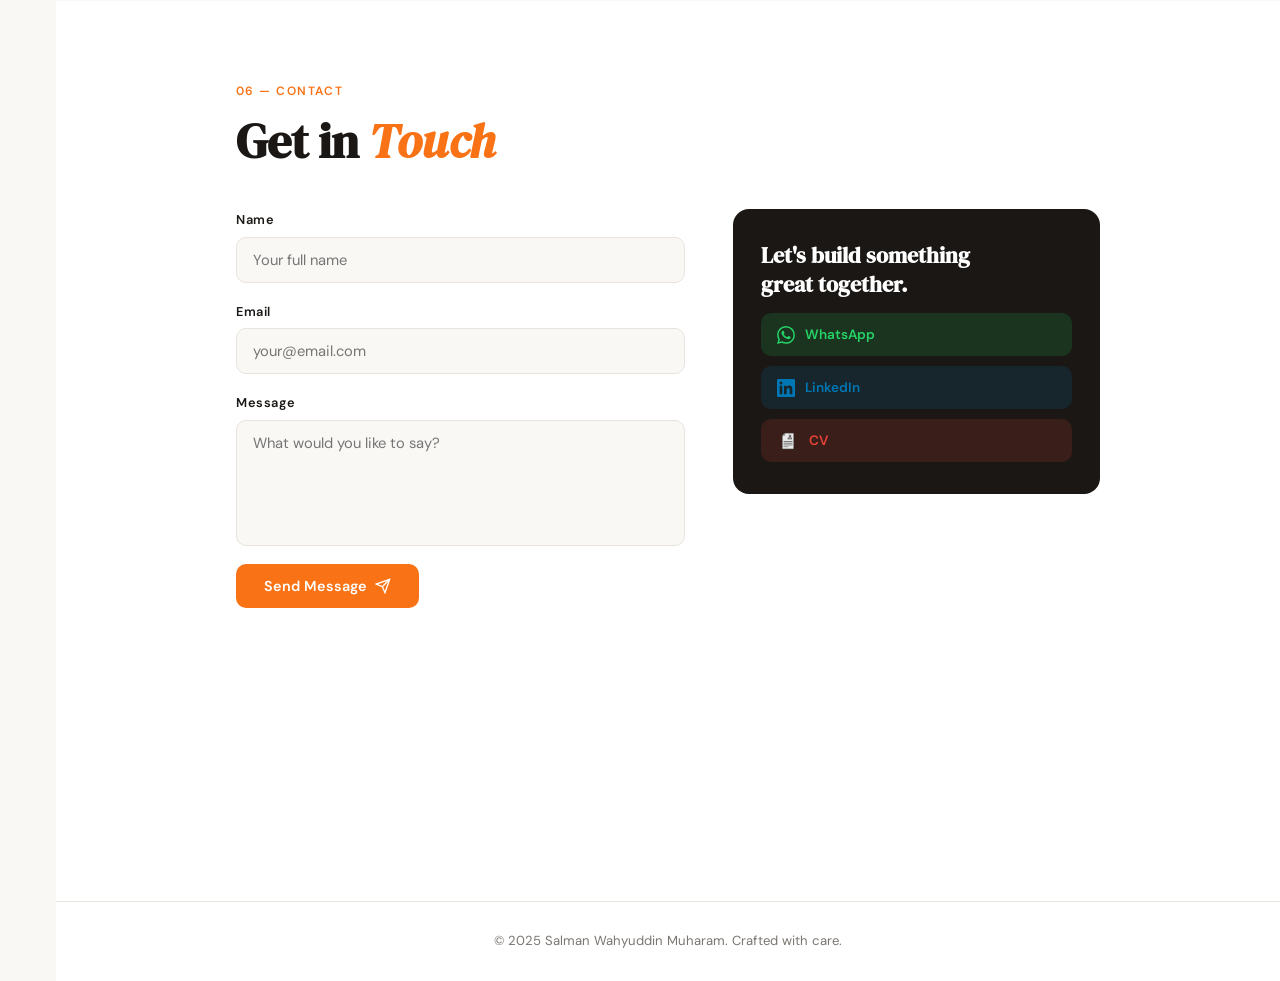
==== commit 7a9ae27f: "Update index.html" ====
--- a/index.html
+++ b/index.html
@@ -86,7 +86,7 @@
           </div>
 
           <div class="timeline-item reveal">
-            <div class="timeline-date">June, 2025 – Present</div>
+            <div class="timeline-date">June, 2025 – October, 2025</div>
             <div class="timeline-card">
               <div class="timeline-school">RevoU</div>
               <div class="timeline-degree">Full Stack Data Analytics</div>
@@ -172,7 +172,7 @@
                 <div class="exp-role">Owner</div>
                 <div class="exp-company">Kitchen Al-Watani — Cimahi</div>
               </div>
-              <div class="exp-date">Jan, 2019 – Present</div>
+              <div class="exp-date">Jan, 2019 – April, 2025</div>
             </div>
             <ul class="exp-bullets">
               <li> Developed automated financial and sales reports from manual written records using Microsoft Excel (formulas, spreadsheets, price calculation templates), improving pricing accuracy and increasing time efficiency in income and expense tracking.</li>
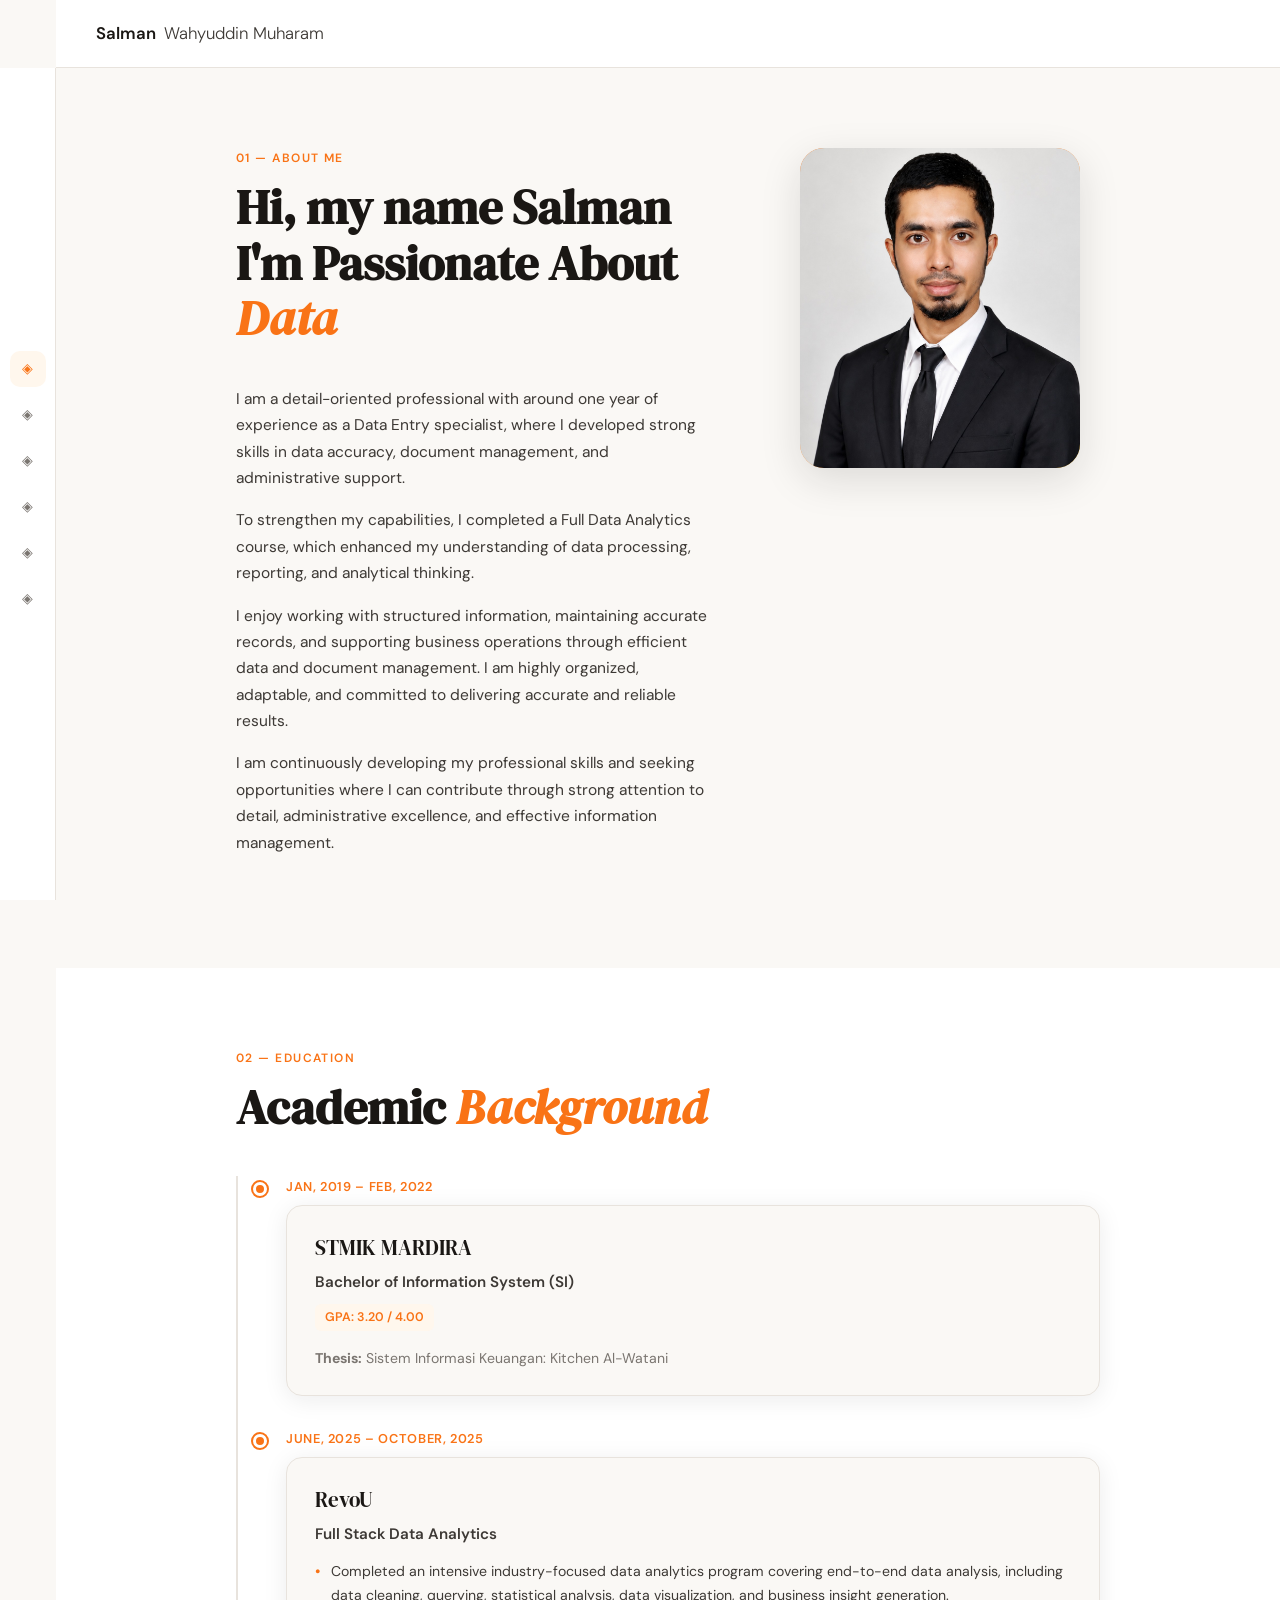
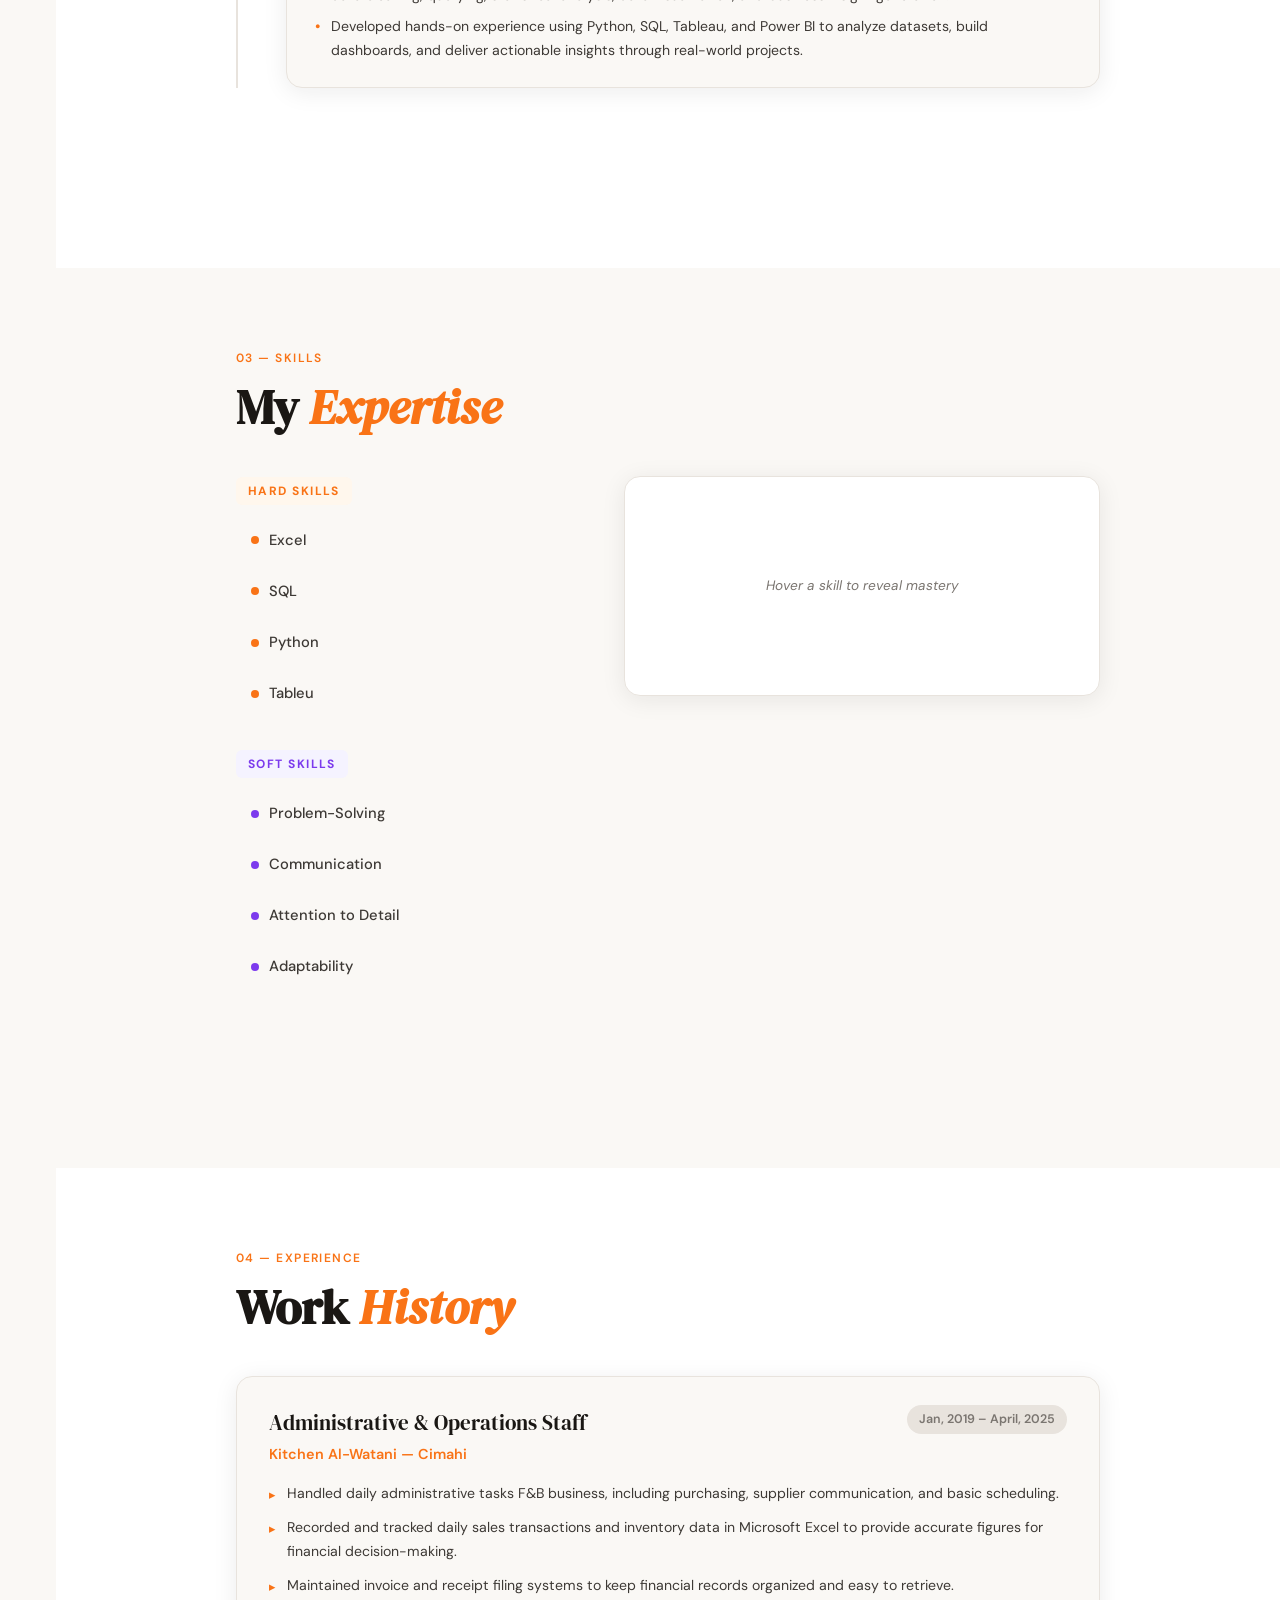
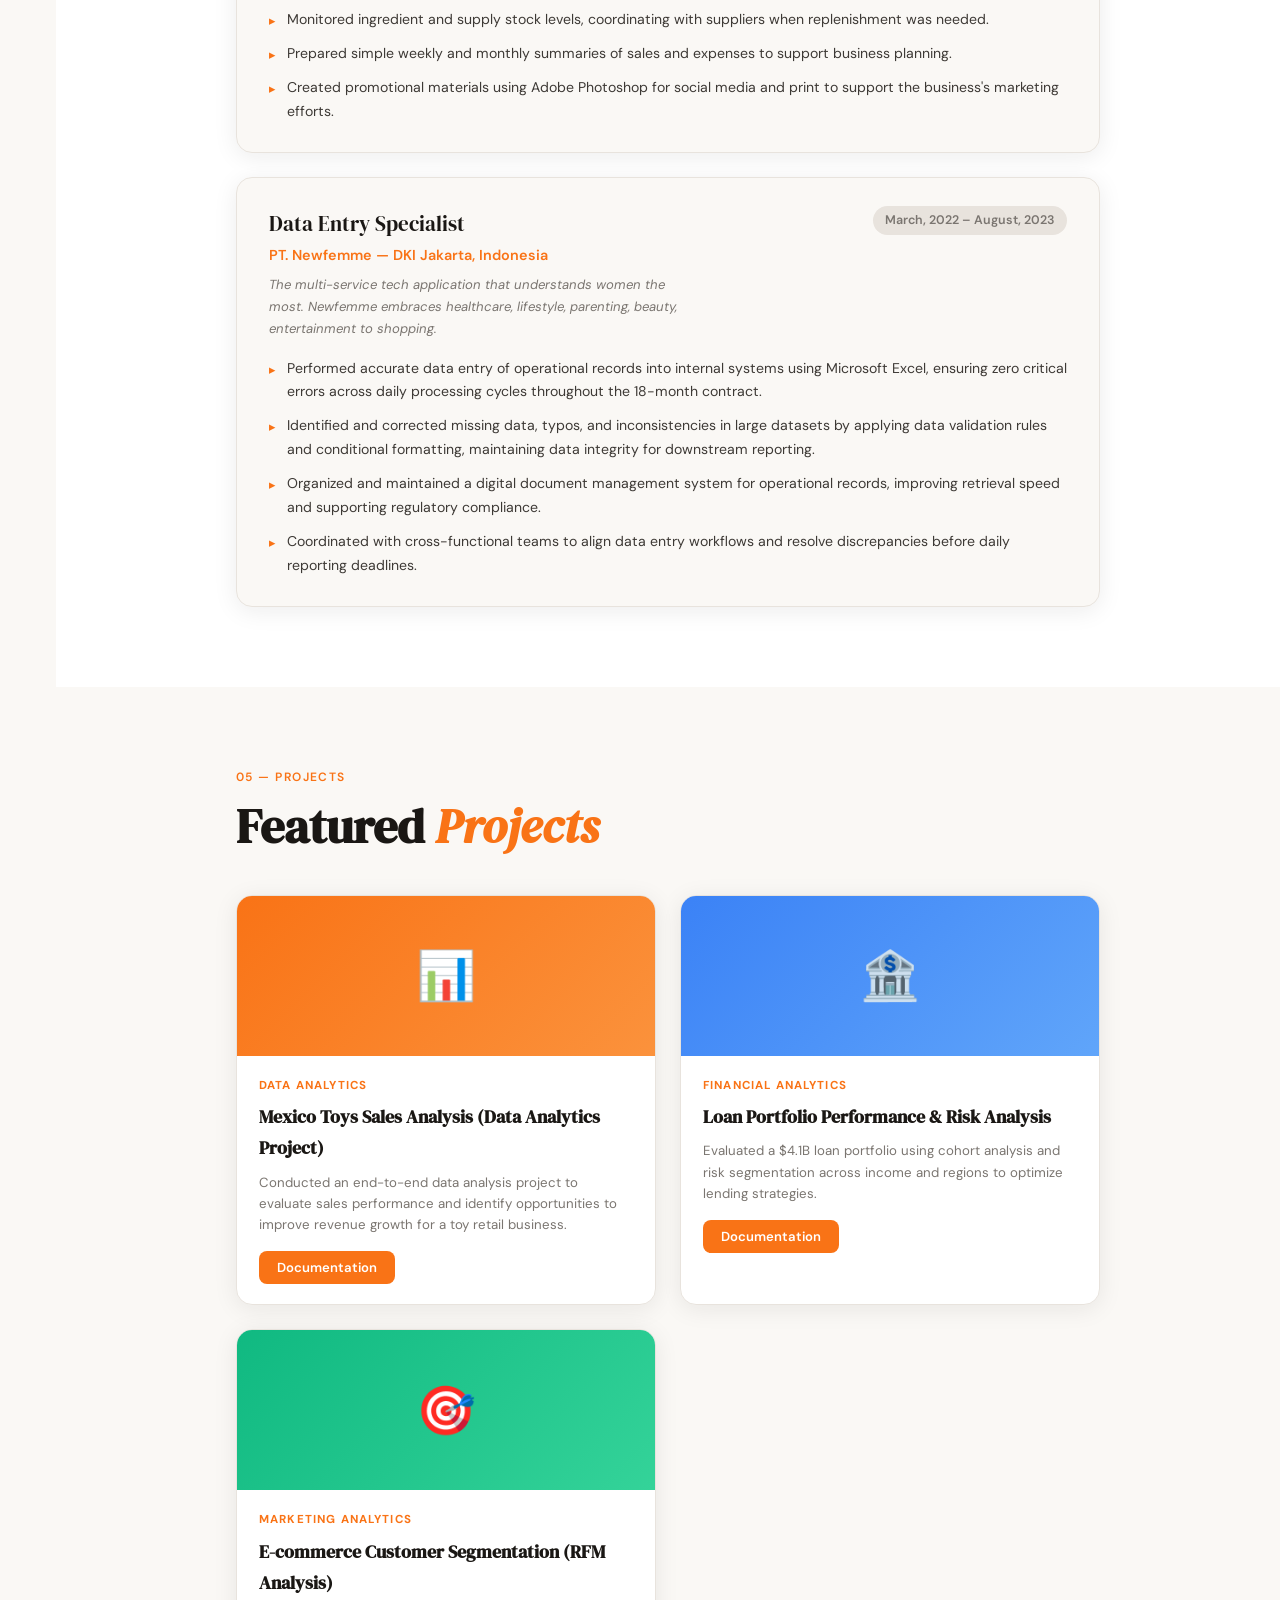
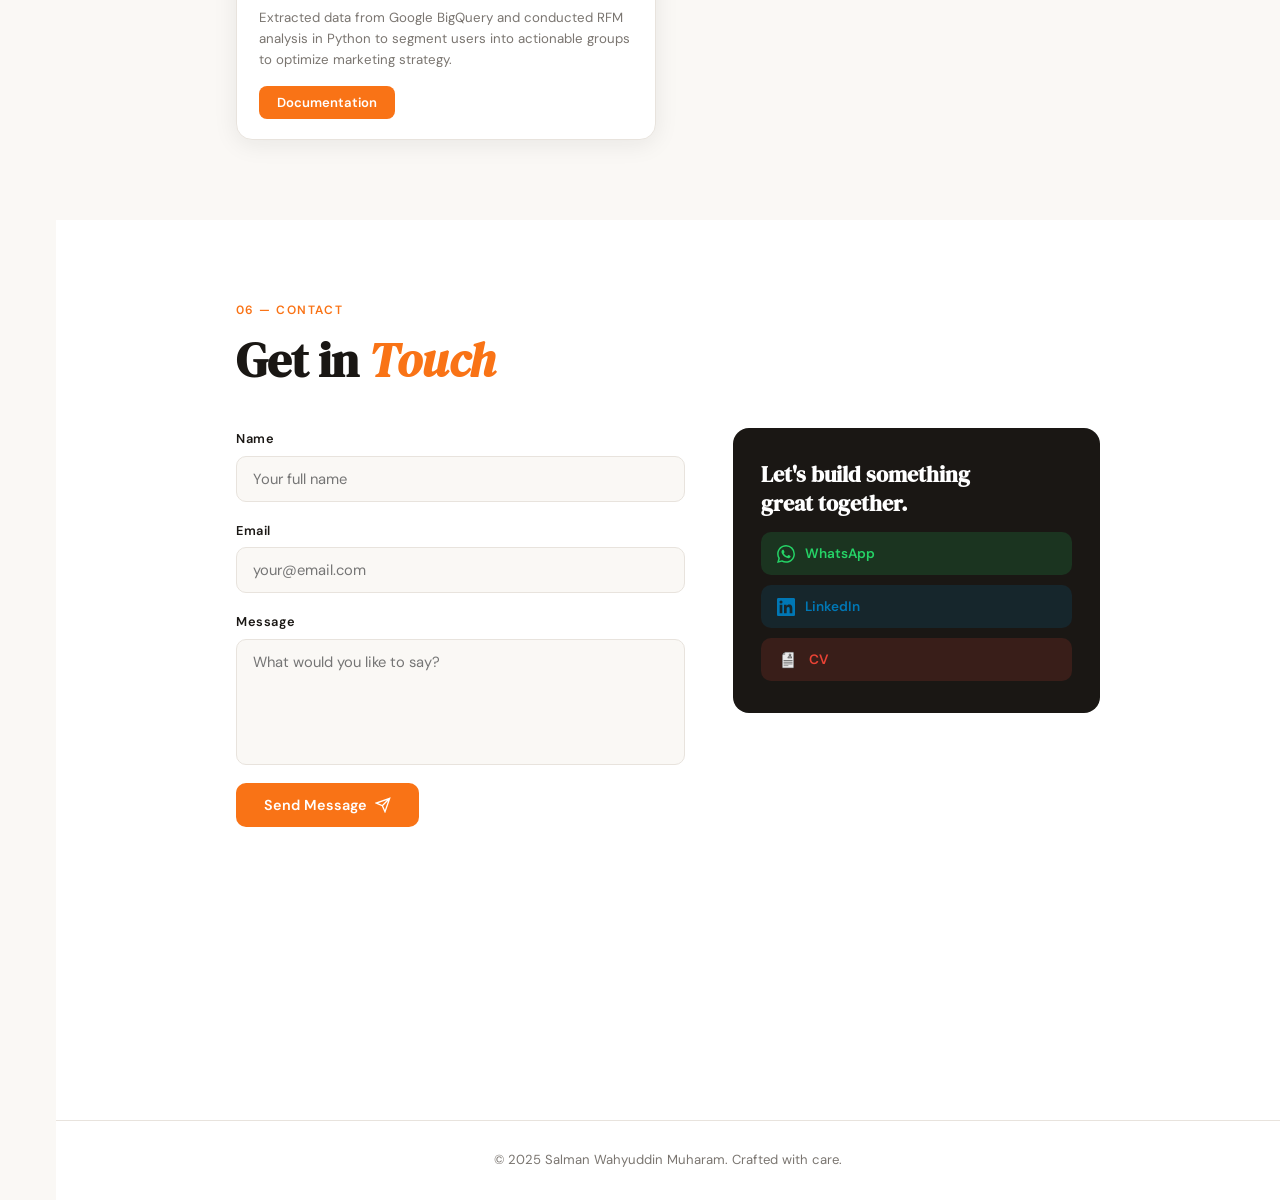
==== commit eb873413: "Update index.html" ====
--- a/index.html
+++ b/index.html
@@ -169,29 +169,35 @@
           <div class="exp-card reveal">
             <div class="exp-header">
               <div>
-                <div class="exp-role">Owner</div>
+                <div class="exp-role">Administrative & Operations Staff</div>
                 <div class="exp-company">Kitchen Al-Watani — Cimahi</div>
               </div>
               <div class="exp-date">Jan, 2019 – April, 2025</div>
             </div>
             <ul class="exp-bullets">
-              <li> Developed automated financial and sales reports from manual written records using Microsoft Excel (formulas, spreadsheets, price calculation templates), improving pricing accuracy and increasing time efficiency in income and expense tracking.</li>
-              <li> Conducted daily monitoring of office supplies and sales inventory using stock tracking sheets and Excel inventory logs, ensuring stock availability and supporting smooth business operations without disruptions.</li>
+              <li> Handled daily administrative tasks F&B business, including purchasing, supplier communication, and basic scheduling.</li>
+              <li> Recorded and tracked daily sales transactions and inventory data in Microsoft Excel to provide accurate figures for financial decision-making.</li>
+              <li> Maintained invoice and receipt filing systems to keep financial records organized and easy to retrieve.</li>
+              <li> Monitored ingredient and supply stock levels, coordinating with suppliers when replenishment was needed.</li>
+              <li> Prepared simple weekly and monthly summaries of sales and expenses to support business planning.</li>
+              <li> Created promotional materials using Adobe Photoshop for social media and print to support the business's marketing efforts.</li>
             </ul>
           </div>
 
           <div class="exp-card reveal">
             <div class="exp-header">
               <div>
-                <div class="exp-role">Data Entry</div>
+                <div class="exp-role">Data Entry Specialist</div>
                 <div class="exp-company">PT. Newfemme — DKI Jakarta, Indonesia</div>
                 <p class="exp-desc">The multi-service tech application that understands women the most. Newfemme embraces healthcare, lifestyle, parenting, beauty, entertainment to shopping.</p>
               </div>
               <div class="exp-date">March, 2022 – August, 2023</div>
             </div>
             <ul class="exp-bullets">
-              <li>Inputted and validated high-volume operational data into company databases using Microsoft Excel and internal SaaS systems, ensuring 99%+ data accuracy and supporting reliable business reporting.</li>
-              <li>Collaborated with cross-functional teams to define data entry requirements using Excel validation tools and standardized data templates, improving data consistency and reducing processing errors.</li>
+              <li>Performed accurate data entry of operational records into internal systems using Microsoft Excel, ensuring zero critical errors across daily processing cycles throughout the 18-month contract.</li>
+              <li>Identified and corrected missing data, typos, and inconsistencies in large datasets by applying data validation rules and conditional formatting, maintaining data integrity for downstream reporting.</li>
+              <li>Organized and maintained a digital document management system for operational records, improving retrieval speed and supporting regulatory compliance.</li>
+              <li>Coordinated with cross-functional teams to align data entry workflows and resolve discrepancies before daily reporting deadlines.</li>
             </ul>
           </div>
 
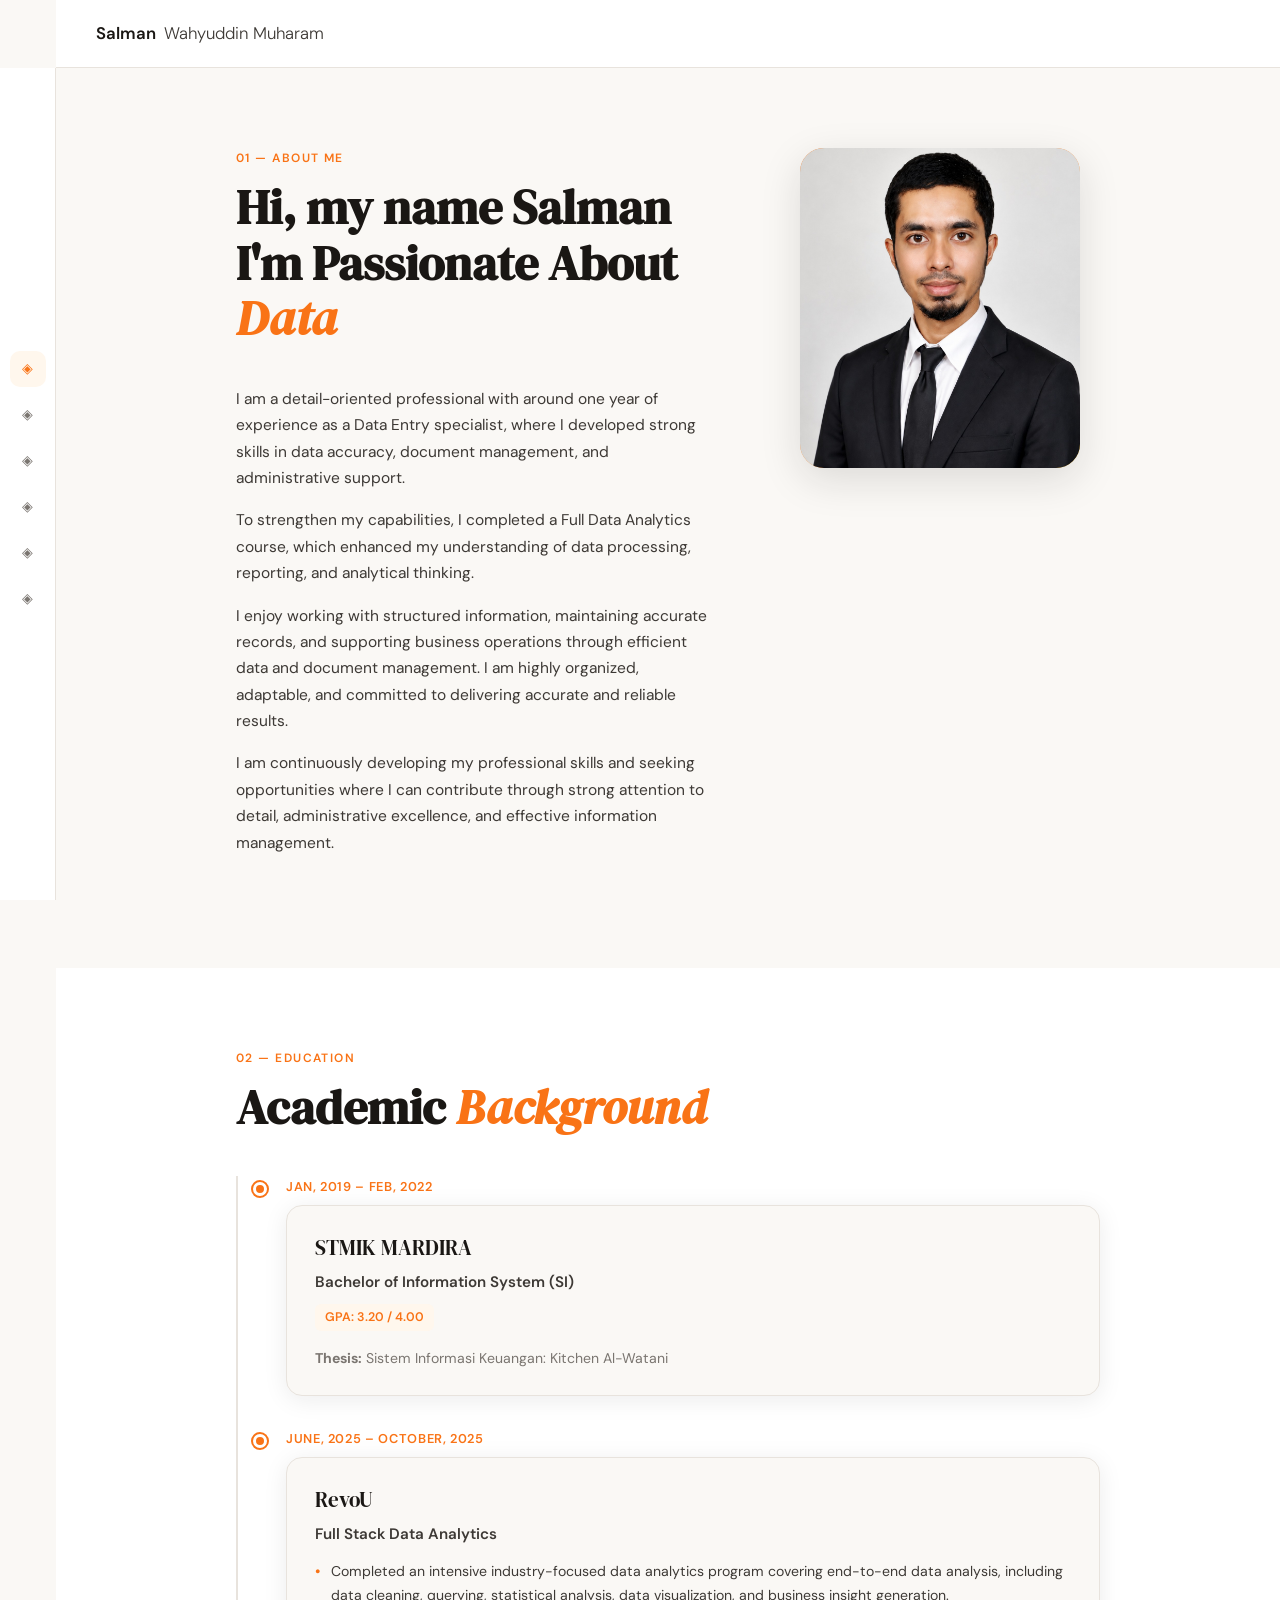
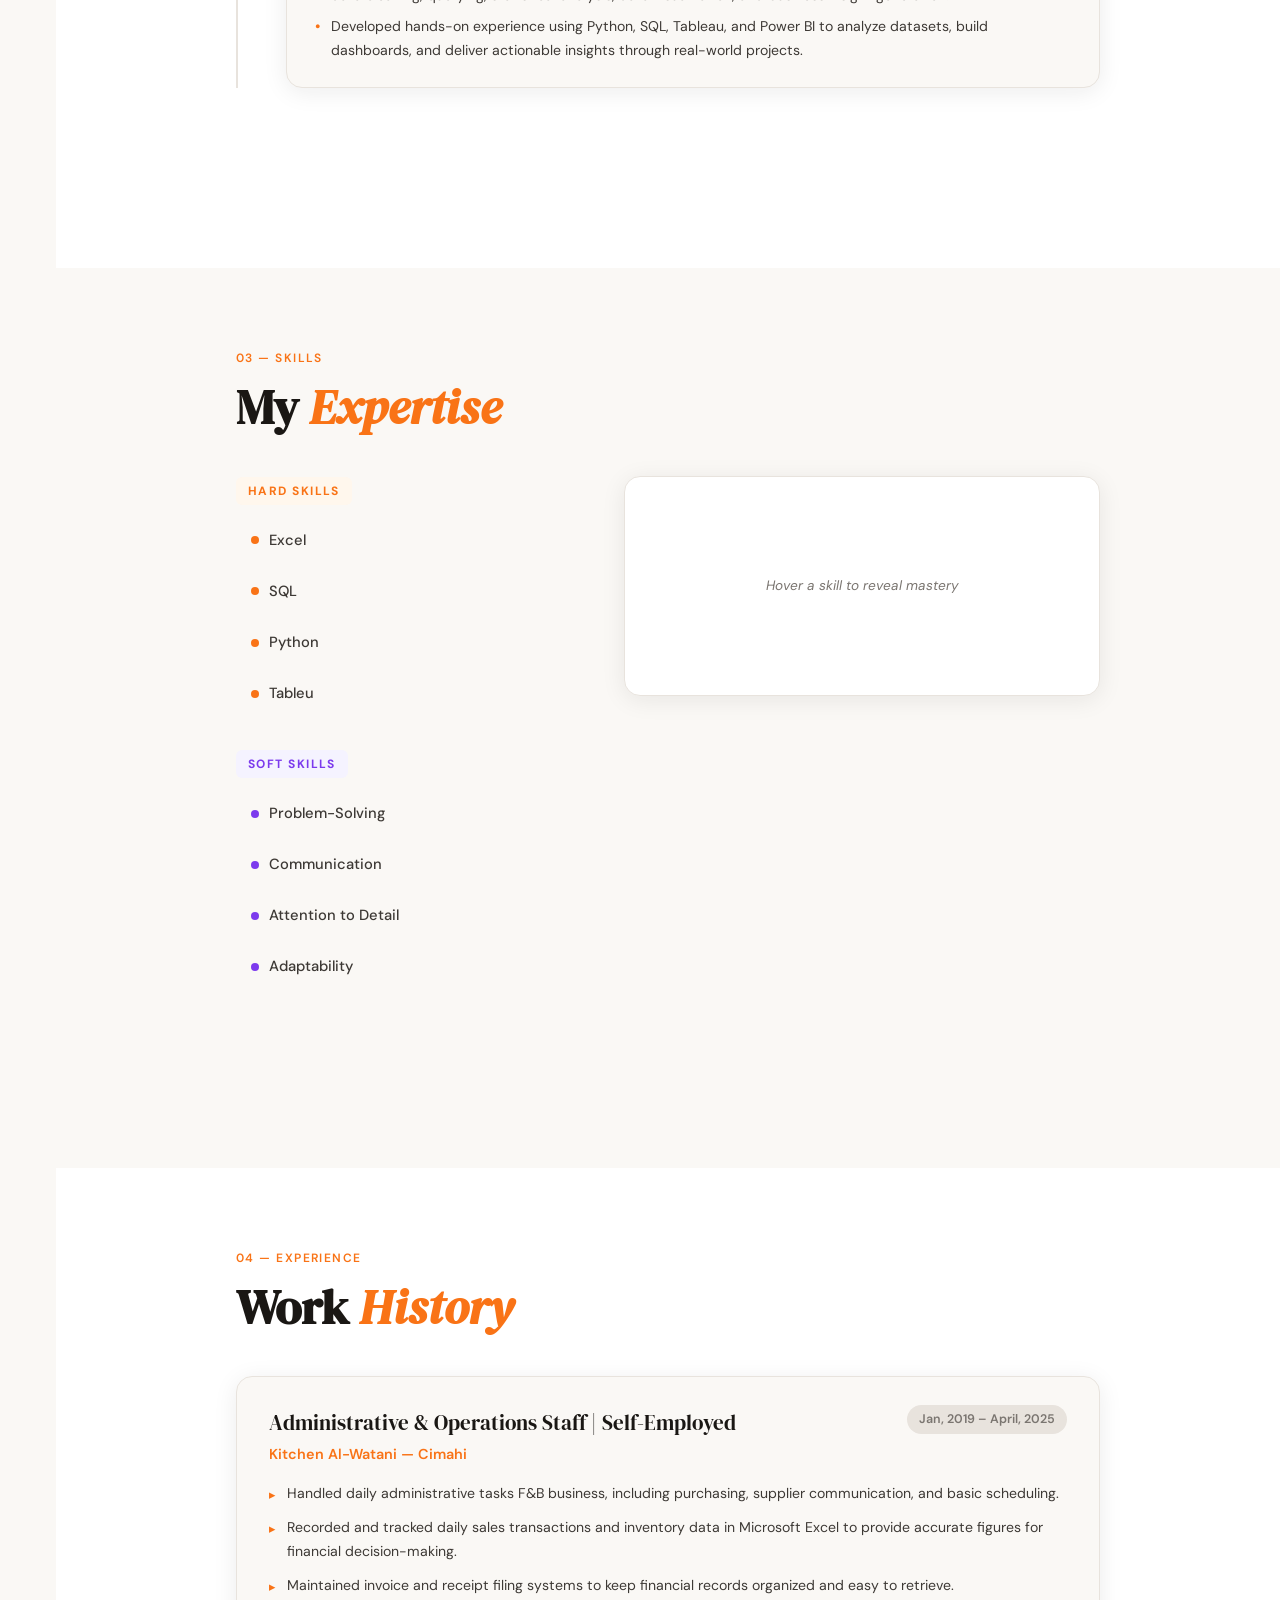
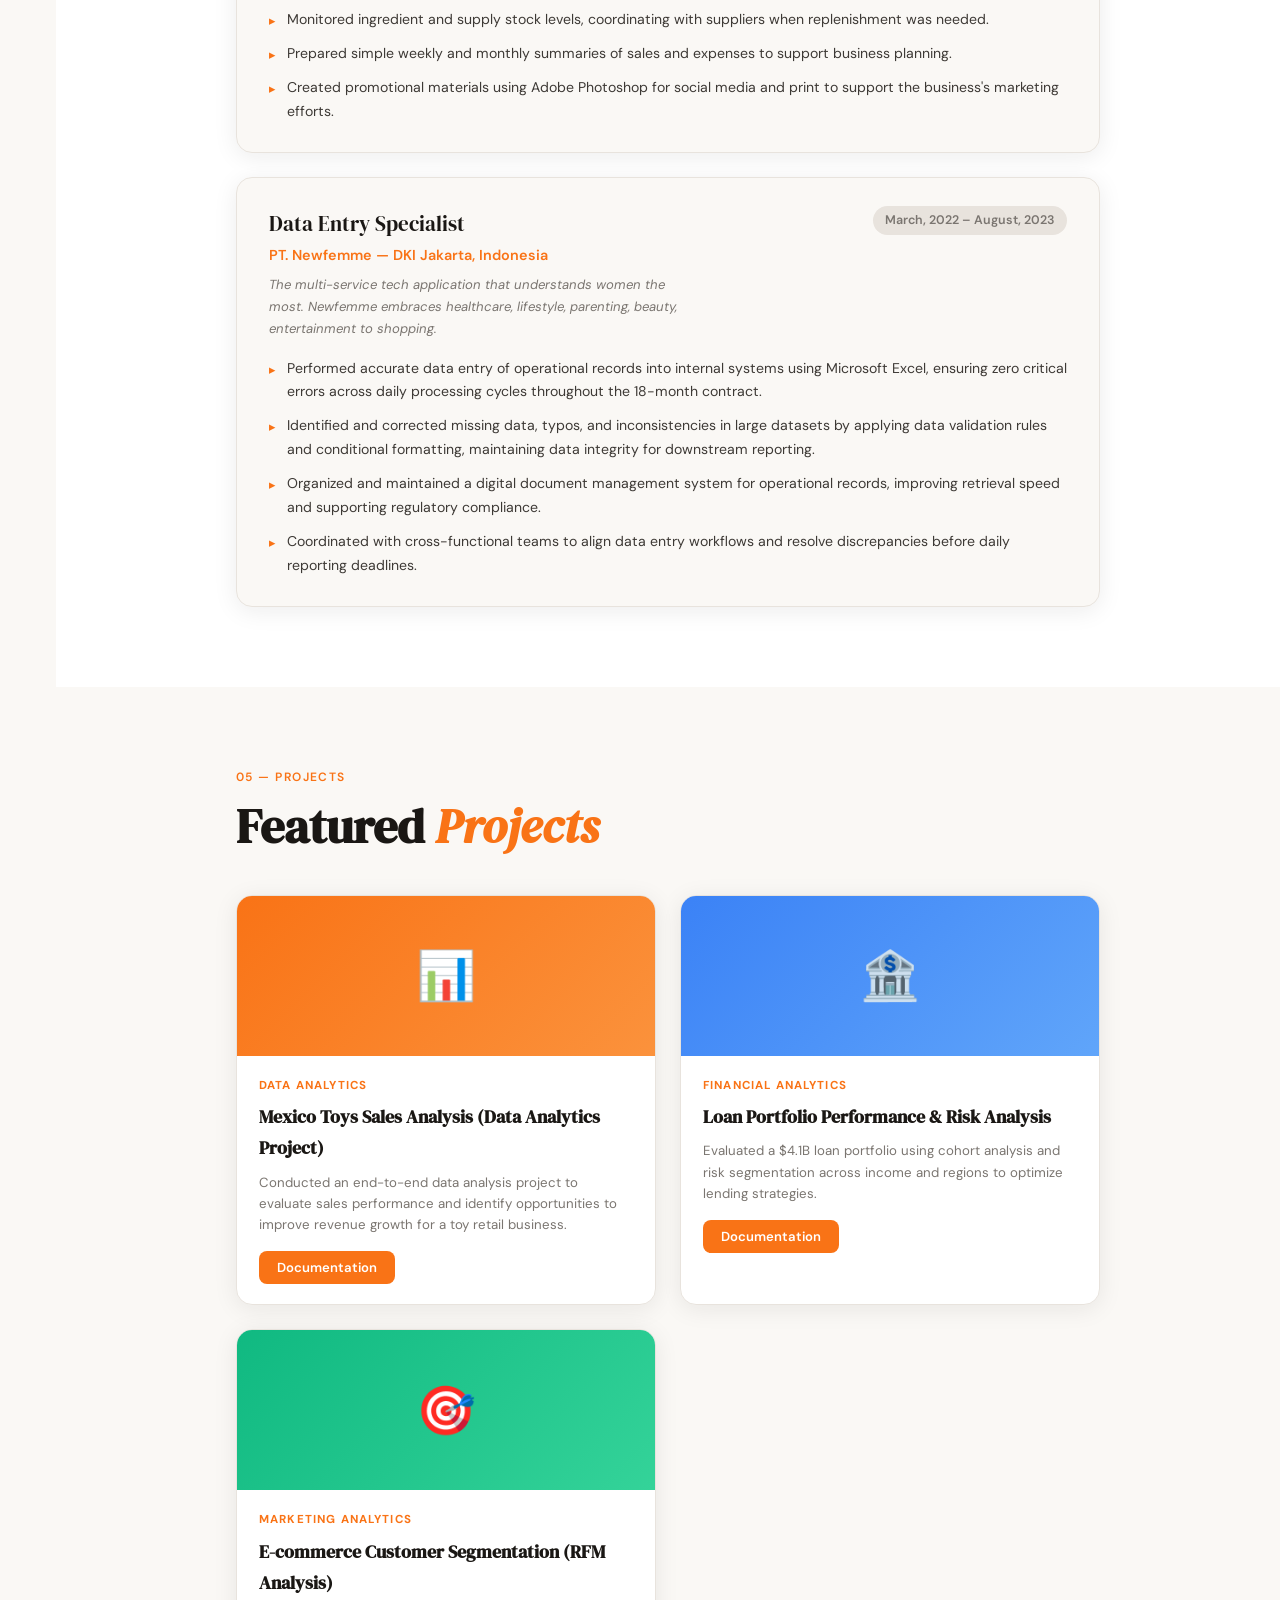
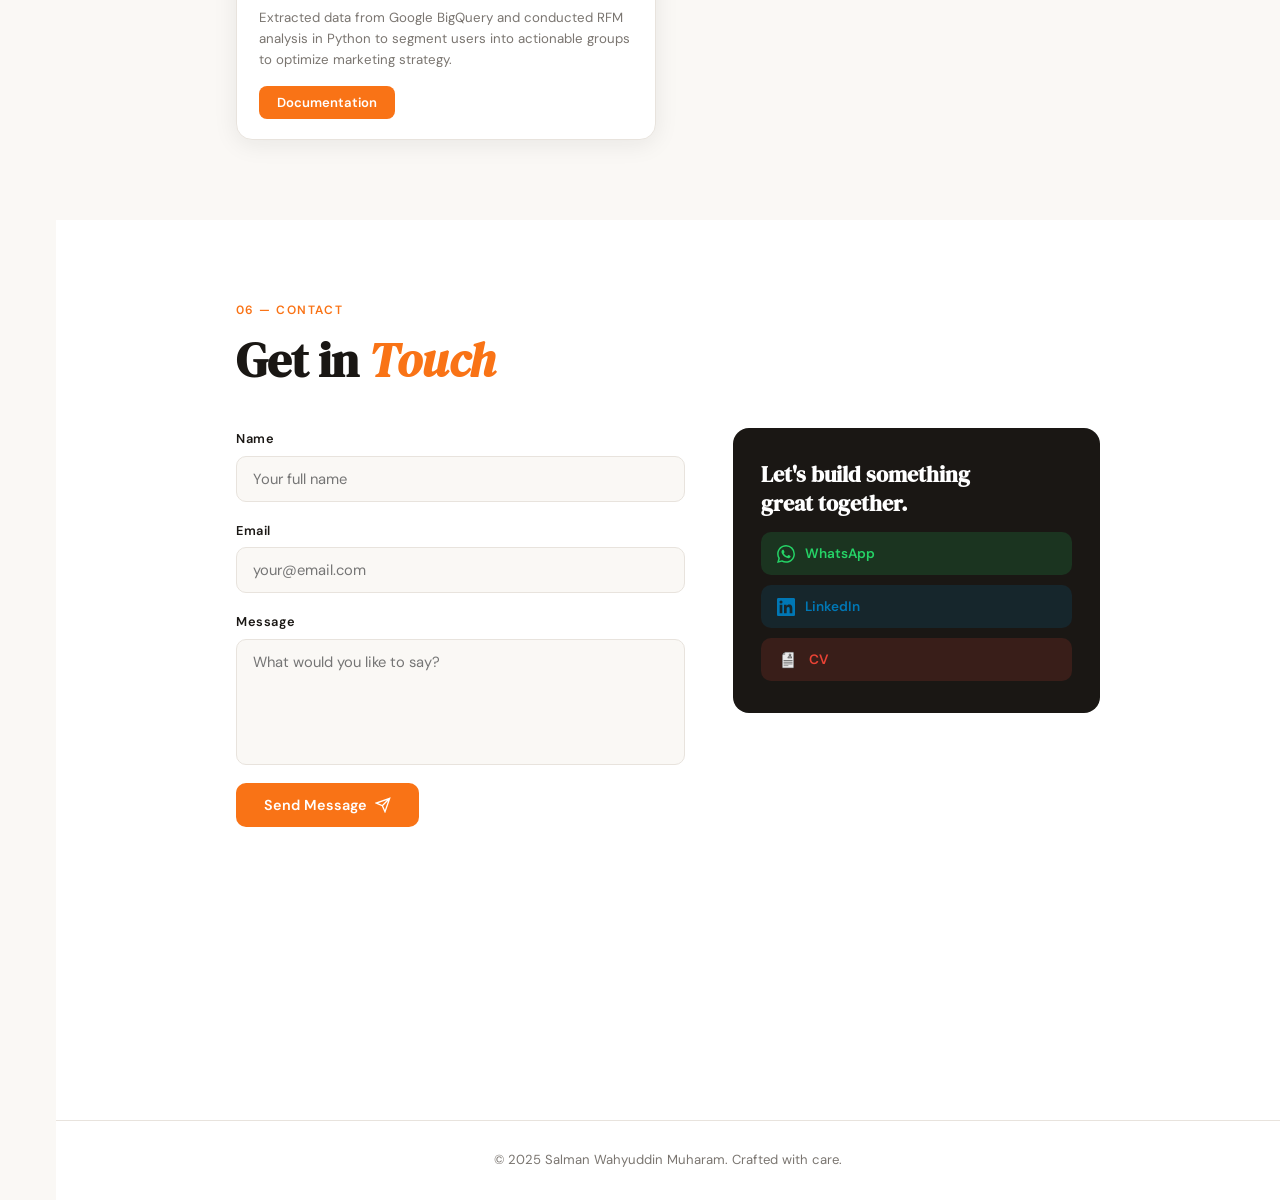
==== commit ccb1736a: "Update index.html" ====
--- a/index.html
+++ b/index.html
@@ -169,7 +169,7 @@
           <div class="exp-card reveal">
             <div class="exp-header">
               <div>
-                <div class="exp-role">Administrative & Operations Staff</div>
+                <div class="exp-role">Administrative & Operations Staff | Self-Employed</div>
                 <div class="exp-company">Kitchen Al-Watani — Cimahi</div>
               </div>
               <div class="exp-date">Jan, 2019 – April, 2025</div>
